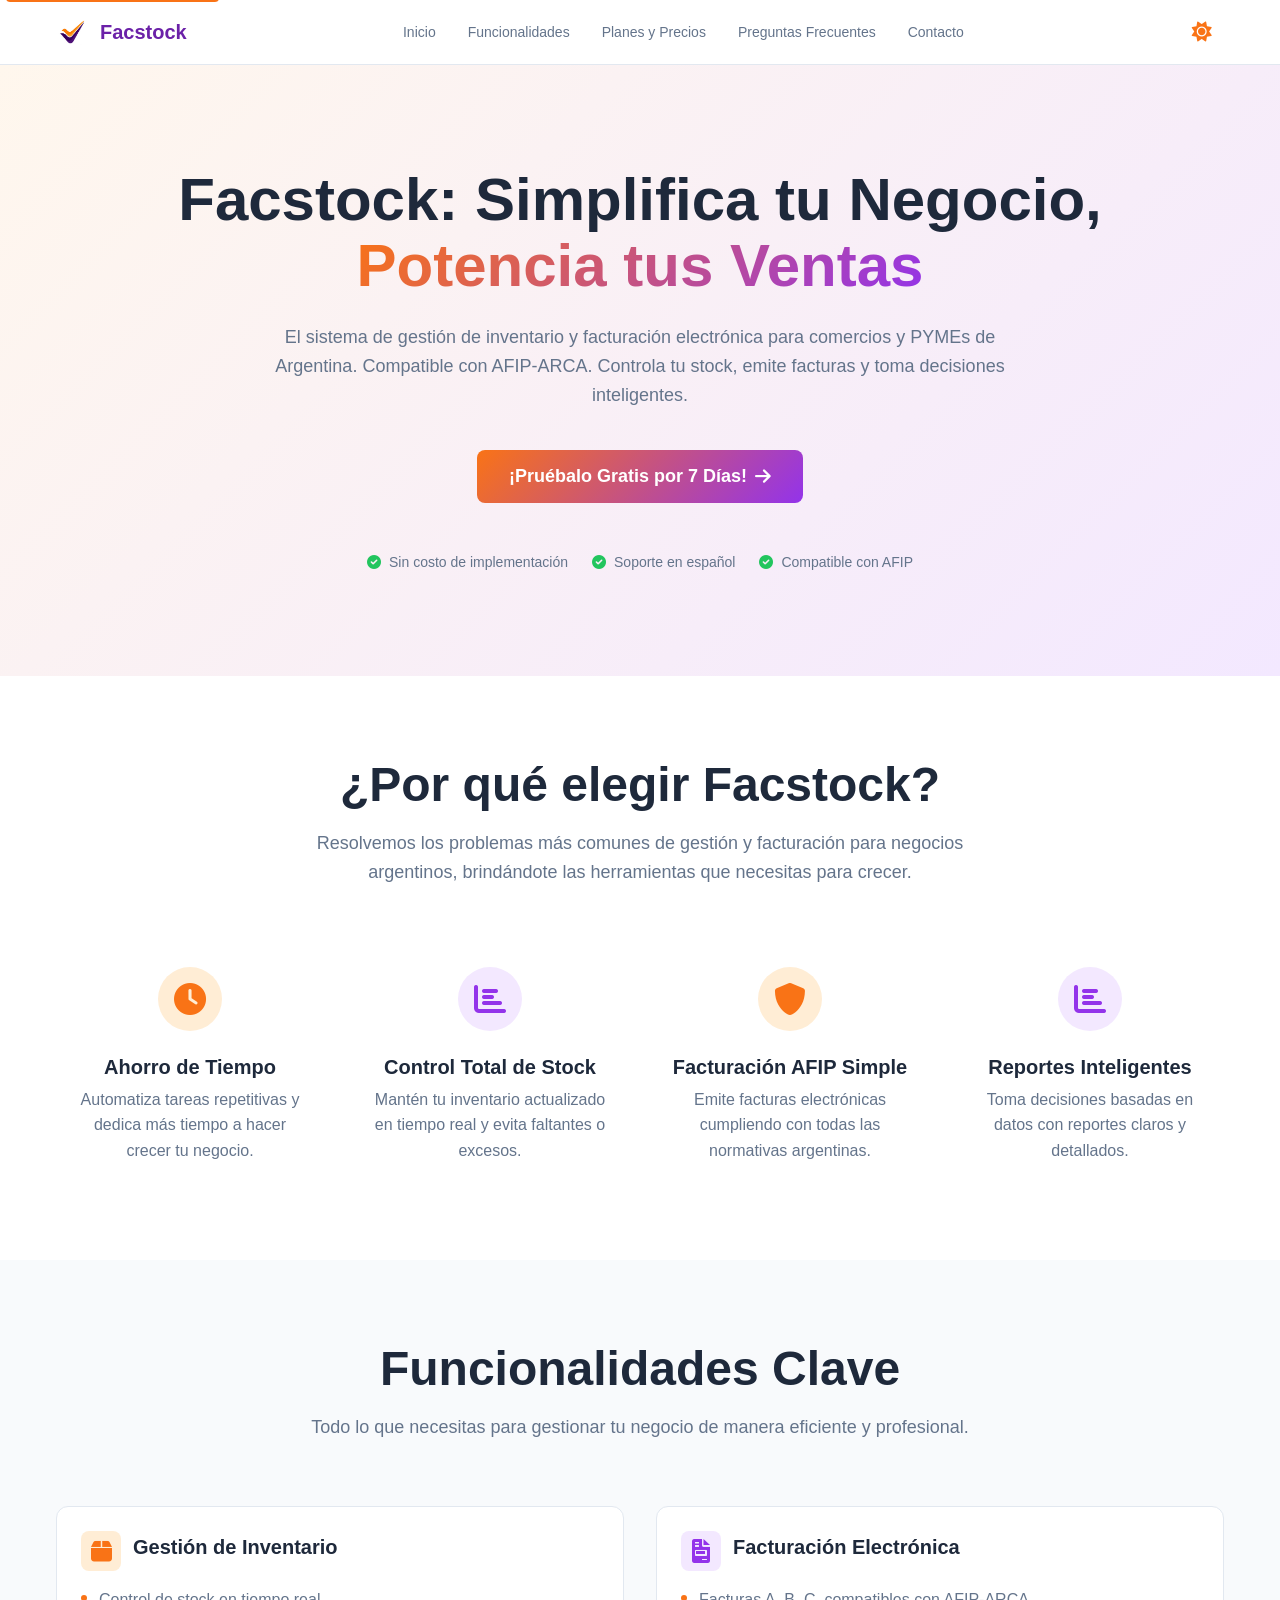
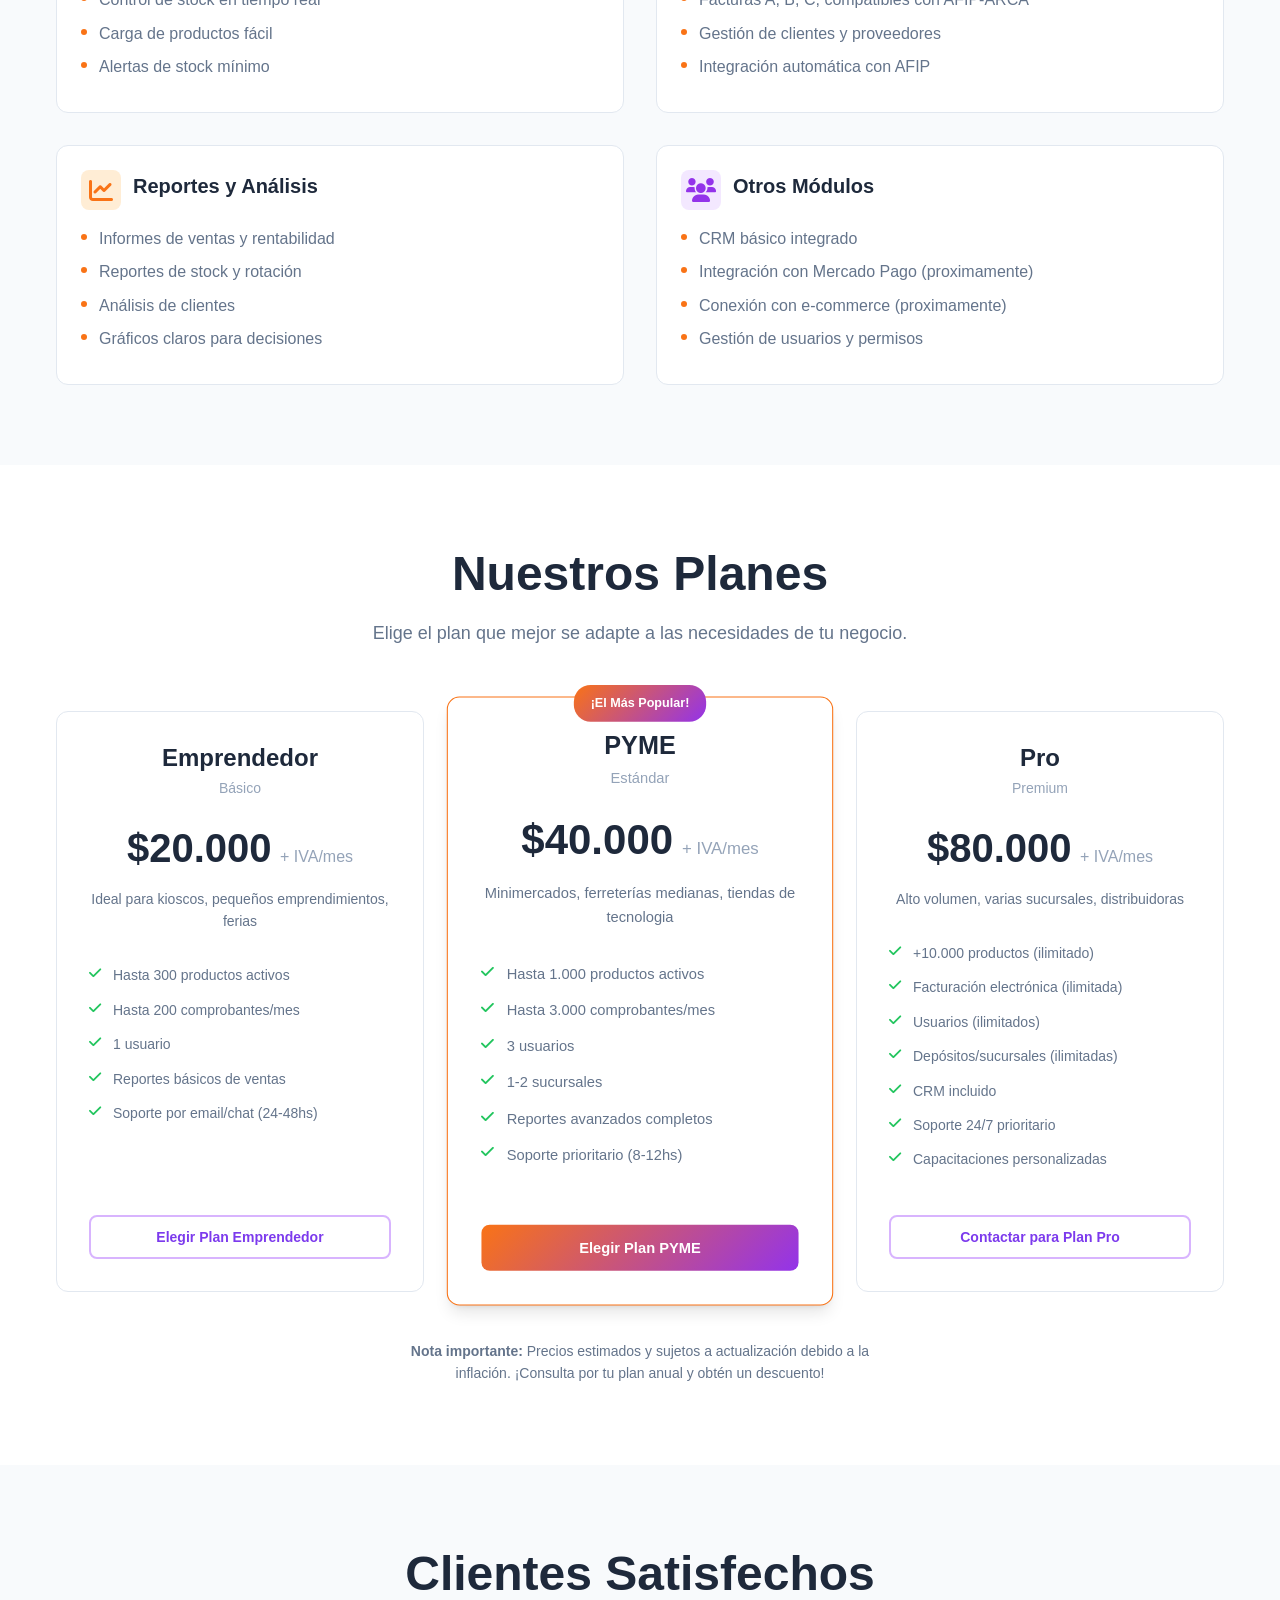
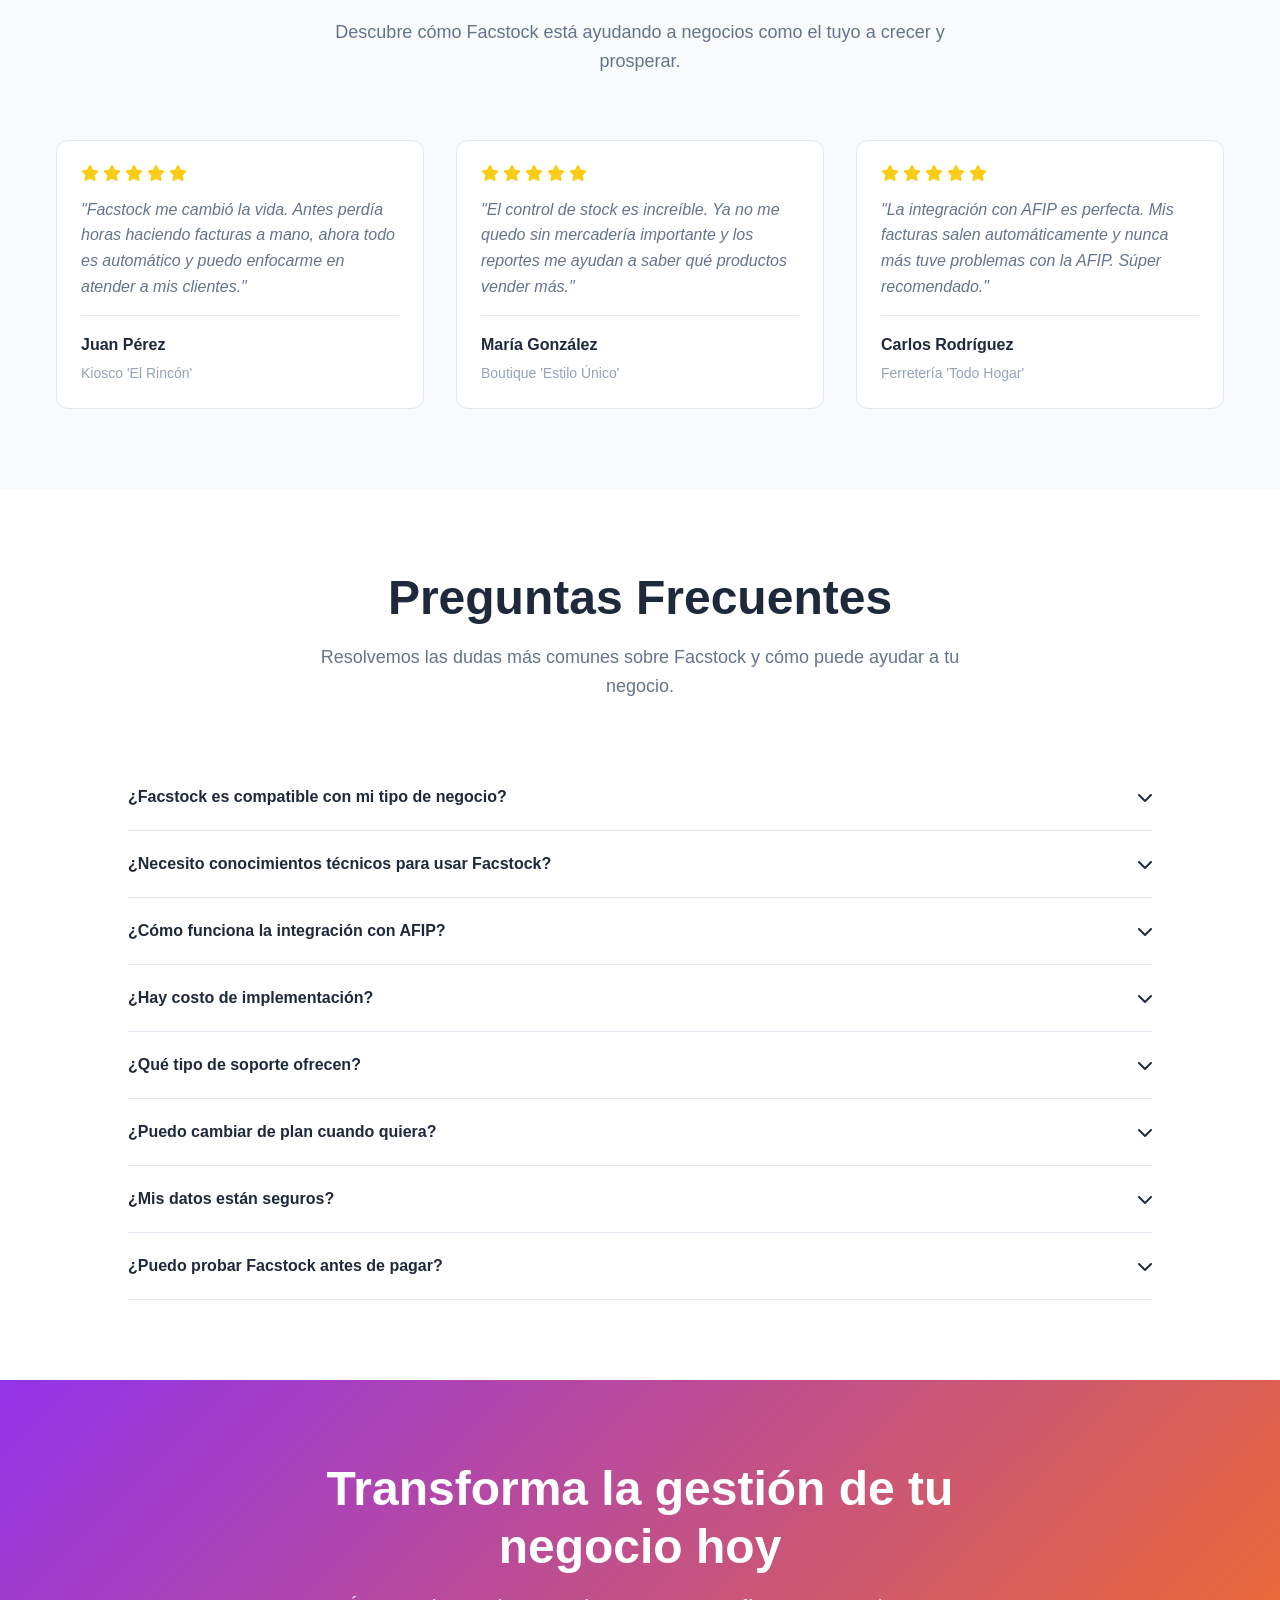
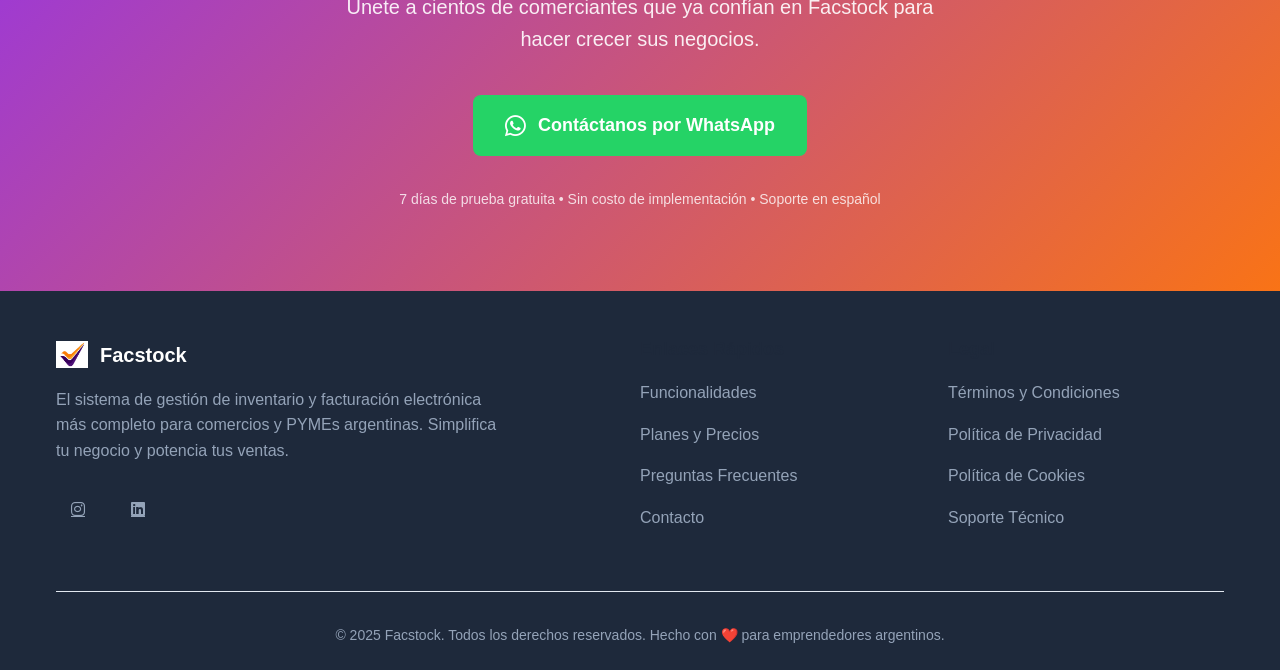
==== index.html @ 3b85303f "Update index.html" ====
<!DOCTYPE html>
<html lang="es">
<head>
    <meta charset="UTF-8">
    <meta name="viewport" content="width=device-width, initial-scale=1.0">
    <title>Sistema de Inventario y Facturación Electrónica Facstock</title>
    <meta name="description" content="Facstock es el sistema de gestión de inventario y facturación electrónica más completo para comercios y PYMEs de Argentina. Compatible con AFIP-ARCA. Controla tu stock, emite facturas y toma decisiones inteligentes.">
    <meta name="keywords" content="sistema facturación argentina, software inventario PyMEs, AFIP ARCA, gestión stock, facturación electrónica, control inventario, software comercios">
    <meta name="author" content="Facstock">
    <meta name="robots" content="index, follow">
    <link rel="canonical" href="https://facstock.com">
    
    <!-- Open Graph / Facebook -->
    <meta property="og:type" content="website">
    <meta property="og:url" content="https://facstock.com">
    <meta property="og:title" content="Facstock - Sistema de Gestión de Inventario y Facturación Electrónica">
    <meta property="og:description" content="El sistema más completo para comercios y PYMEs argentinas. Compatible con AFIP-ARCA.">
    <meta property="og:image" content="https://facstock.com/images/facstock-logo.png">

    <!-- Twitter -->
    <meta property="twitter:card" content="summary_large_image">
    <meta property="twitter:url" content="https://facstock.com">
    <meta property="twitter:title" content="Facstock - Sistema de Gestión de Inventario y Facturación Electrónica">
    <meta property="twitter:description" content="El sistema más completo para comercios y PYMEs argentinas. Compatible con AFIP-ARCA.">
    <meta property="twitter:image" content="https://facstock.com/images/facstock-logo.png">

    <!-- Favicon -->
    <link rel="icon" type="image/png" sizes="32x32" href="images/facstock-logo.png">
    <link rel="icon" type="image/png" sizes="16x16" href="images/facstock-logo.png">
    <link rel="apple-touch-icon" href="images/facstock-logo.png">

    <!-- Preload critical resources -->
    <link rel="preload" href="styles.css" as="style">
    <link rel="preload" href="https://cdnjs.cloudflare.com/ajax/libs/font-awesome/6.0.0/css/all.min.css" as="style">
    
    <!-- Stylesheets -->
    <link rel="stylesheet" href="styles.css">
    <link href="https://cdnjs.cloudflare.com/ajax/libs/font-awesome/6.0.0/css/all.min.css" rel="stylesheet">

    <!-- Structured Data -->
    <script type="application/ld+json">
    {
      "@context": "https://schema.org",
      "@type": "SoftwareApplication",
      "name": "Facstock",
      "description": "Sistema de gestión de inventario y facturación electrónica para comercios y PYMEs de Argentina",
      "url": "https://facstock.com",
      "applicationCategory": "BusinessApplication",
      "operatingSystem": "Web",
      "offers": {
        "@type": "Offer",
        "price": "18000",
        "priceCurrency": "ARS",
        "priceValidUntil": "2024-12-31"
      },
      "aggregateRating": {
        "@type": "AggregateRating",
        "ratingValue": "4.9",
        "reviewCount": "150"
      }
    }
    </script>
</head>
<body>
    <!-- Skip to main content for accessibility -->
    <a href="#main-content" class="skip-link">Saltar al contenido principal</a>

    <!-- Header -->
    <header class="header" role="banner">
        <div class="container">
            <div class="header-content">
                <!-- Logo -->
                <div class="logo">
                    <img src="images/facstock-logo.png" alt="Facstock Logo" class="logo-img" width="32" height="32">
                    <span class="logo-text">Facstock</span>
                </div>

                <!-- Desktop Navigation -->
                <nav class="nav-desktop" role="navigation" aria-label="Navegación principal">
                    <a href="#inicio" class="nav-link">Inicio</a>
                    <a href="#funcionalidades" class="nav-link">Funcionalidades</a>
                    <a href="#precios" class="nav-link">Planes y Precios</a>
                    <a href="#faq" class="nav-link">Preguntas Frecuentes</a>
                    <a href="#contacto" class="nav-link">Contacto</a>
                </nav>

                <!-- Desktop Actions -->
                <div class="header-actions">
                    <button class="theme-toggle" id="themeToggle" aria-label="Cambiar tema" type="button">
                        <i class="fas fa-sun sun-icon" aria-hidden="true"></i>
                        <i class="fas fa-moon moon-icon" aria-hidden="true"></i>
                    </button>
                   <!-- <a href="#login" class="login-link">Acceso Clientes</a>
                    <button class="btn btn-primary" type="button">¡Pruébalo Gratis!</button>-->
                </div>

                <!-- Mobile Menu Button -->
                <button class="mobile-menu-btn" id="mobileMenuBtn" aria-label="Abrir menú" aria-expanded="false" type="button">
                    <i class="fas fa-bars" aria-hidden="true"></i>
                </button>
            </div>
        </div>

        <!-- Mobile Menu -->
        <div class="mobile-menu" id="mobileMenu" role="navigation" aria-label="Menú móvil">
            <div class="mobile-menu-content">
                <a href="#inicio" class="mobile-nav-link">Inicio</a>
                <a href="#funcionalidades" class="mobile-nav-link">Funcionalidades</a>
                <a href="#precios" class="mobile-nav-link">Planes y Precios</a>
                <a href="#faq" class="mobile-nav-link">Preguntas Frecuentes</a>
                <a href="#contacto" class="mobile-nav-link">Contacto</a>
                <div class="mobile-menu-footer">
                    <div class="theme-toggle-mobile">
                        <span>Tema</span>
                        <button class="theme-toggle" id="themeToggleMobile" aria-label="Cambiar tema" type="button">
                            <i class="fas fa-sun sun-icon" aria-hidden="true"></i>
                            <i class="fas fa-moon moon-icon" aria-hidden="true"></i>
                        </button>
                    </div>
                    <!--
                    <a href="#login" class="mobile-login-link">Acceso Clientes</a>
                    <button class="btn btn-primary btn-full" type="button">¡Pruébalo Gratis!</button>-->
                </div>
            </div>
        </div>
    </header>

    <main id="main-content" role="main">
        <!-- Hero Section -->
        <section id="inicio" class="hero" aria-labelledby="hero-title">
            <div class="container">
                <div class="hero-content">
                    <h1 id="hero-title" class="hero-title">
                        Facstock: Simplifica tu Negocio, 
                        <span class="gradient-text">Potencia tus Ventas</span>
                    </h1>
                    <p class="hero-subtitle">
                        El sistema de gestión de inventario y facturación electrónica para comercios y PYMEs de Argentina.
                        Compatible con AFIP-ARCA. Controla tu stock, emite facturas y toma decisiones inteligentes.
                    </p>
                    <div class="hero-actions">
                        <a href="https://wa.me/5493834901162?text=¡Hola Facstock quisiera solicitar la demo de 7 dias" target="_blank">
                        <button class="btn btn-primary btn-large" type="button">
                            ¡Pruébalo Gratis por 7 Días!
                            <i class="fas fa-arrow-right" aria-hidden="true"></i>
                        </button></a>
                        <!--<a href="" target="_blank"><button class="btn btn-outline btn-large" type="button"> Solicitar Demo Gratuita</button></a>-->
                    </div>
                    <div class="hero-features">
                        <div class="hero-feature">
                            <i class="fas fa-check-circle" aria-hidden="true"></i>
                            <span>Sin costo de implementación</span>
                        </div>
                        <div class="hero-feature">
                            <i class="fas fa-check-circle" aria-hidden="true"></i>
                            <span>Soporte en español</span>
                        </div>
                        <div class="hero-feature">
                            <i class="fas fa-check-circle" aria-hidden="true"></i>
                            <span>Compatible con AFIP</span>
                        </div>
                    </div>
                </div>
            </div>
        </section>

        <!-- Benefits Section -->
        <section class="benefits" aria-labelledby="benefits-title">
            <div class="container">
                <div class="section-header">
                    <h2 id="benefits-title" class="section-title">¿Por qué elegir Facstock?</h2>
                    <p class="section-subtitle">
                        Resolvemos los problemas más comunes de gestión y facturación para negocios argentinos, 
                        brindándote las herramientas que necesitas para crecer.
                    </p>
                </div>
                <div class="benefits-grid">
                    <article class="benefit-card">
                        <div class="benefit-icon orange" aria-hidden="true">
                            <i class="fas fa-clock"></i>
                        </div>
                        <h3 class="benefit-title">Ahorro de Tiempo</h3>
                        <p class="benefit-description">Automatiza tareas repetitivas y dedica más tiempo a hacer crecer tu negocio.</p>
                    </article>
                    <article class="benefit-card">
                        <div class="benefit-icon purple" aria-hidden="true">
                            <i class="fas fa-chart-bar"></i>
                        </div>
                        <h3 class="benefit-title">Control Total de Stock</h3>
                        <p class="benefit-description">Mantén tu inventario actualizado en tiempo real y evita faltantes o excesos.</p>
                    </article>
                    <article class="benefit-card">
                        <div class="benefit-icon orange" aria-hidden="true">
                            <i class="fas fa-shield-alt"></i>
                        </div>
                        <h3 class="benefit-title">Facturación AFIP Simple</h3>
                        <p class="benefit-description">Emite facturas electrónicas cumpliendo con todas las normativas argentinas.</p>
                    </article>
                    <article class="benefit-card">
                        <div class="benefit-icon purple" aria-hidden="true">
                            <i class="fas fa-chart-bar"></i>
                        </div>
                        <h3 class="benefit-title">Reportes Inteligentes</h3>
                        <p class="benefit-description">Toma decisiones basadas en datos con reportes claros y detallados.</p>
                    </article>
                </div>
            </div>
        </section>

        <!-- Features Section -->
        <section id="funcionalidades" class="features" aria-labelledby="features-title">
            <div class="container">
                <div class="section-header">
                    <h2 id="features-title" class="section-title">Funcionalidades Clave</h2>
                    <p class="section-subtitle">
                        Todo lo que necesitas para gestionar tu negocio de manera eficiente y profesional.
                    </p>
                </div>
                <div class="features-grid">
                    <article class="feature-card">
                        <div class="feature-header">
                            <div class="feature-icon orange" aria-hidden="true">
                                <i class="fas fa-box"></i>
                            </div>
                            <h3 class="feature-title">Gestión de Inventario</h3>
                        </div>
                        <ul class="feature-list">
                            <li>Control de stock en tiempo real</li>
                            <li>Carga de productos fácil</li>
                            <li>Alertas de stock mínimo</li>
                           <!-- <li>Múltiples depósitos/sucursales</li>-->
                        </ul>
                    </article>
                    <article class="feature-card">
                        <div class="feature-header">
                            <div class="feature-icon purple" aria-hidden="true">
                                <i class="fas fa-file-invoice"></i>
                            </div>
                            <h3 class="feature-title">Facturación Electrónica</h3>
                        </div>
                        <ul class="feature-list">
                            <li>Facturas A, B, C, compatibles con AFIP-ARCA</li>
                           <!-- <li>Personalización de comprobantes</li>-->
                            <li>Gestión de clientes y proveedores</li>
                            <li>Integración automática con AFIP</li>
                        </ul>
                    </article>
                    <article class="feature-card">
                        <div class="feature-header">
                            <div class="feature-icon orange" aria-hidden="true">
                                <i class="fas fa-chart-line"></i>
                            </div>
                            <h3 class="feature-title">Reportes y Análisis</h3>
                        </div>
                        <ul class="feature-list">
                            <li>Informes de ventas y rentabilidad</li>
                            <li>Reportes de stock y rotación</li>
                            <li>Análisis de clientes</li>
                            <li>Gráficos claros para decisiones</li>
                        </ul>
                    </article>
                    <article class="feature-card">
                        <div class="feature-header">
                            <div class="feature-icon purple" aria-hidden="true">
                                <i class="fas fa-users"></i>
                            </div>
                            <h3 class="feature-title">Otros Módulos</h3>
                        </div>
                        <ul class="feature-list">
                            <li>CRM básico integrado</li>
                            <li>Integración con Mercado Pago (proximamente)</li>
                            <li>Conexión con e-commerce (proximamente)</li>
                            <li>Gestión de usuarios y permisos</li>
                        </ul>
                    </article>
                </div>
            </div>
        </section>

        <!-- Pricing Section -->
        <section id="precios" class="pricing" aria-labelledby="pricing-title">
            <div class="container">
                <div class="section-header">
                    <h2 id="pricing-title" class="section-title">Nuestros Planes</h2>
                    <p class="section-subtitle">
                        Elige el plan que mejor se adapte a las necesidades de tu negocio.
                    </p>
                </div>
                <div class="pricing-grid">
                    <article class="pricing-card">
                        <div class="pricing-header">
                            <h3 class="plan-name">Emprendedor</h3>
                            <p class="plan-subtitle">Básico</p>
                            <div class="plan-price">
                                <span class="price">$20.000</span>
                                <span class="period">+ IVA/mes</span>
                            </div>
                            <p class="plan-description">Ideal para kioscos, pequeños emprendimientos, ferias</p>
                        </div>
                        <ul class="plan-features">
                            <li><i class="fas fa-check" aria-hidden="true"></i> Hasta 300 productos activos</li>
                            <li><i class="fas fa-check" aria-hidden="true"></i> Hasta 200 comprobantes/mes</li>
                            <li><i class="fas fa-check" aria-hidden="true"></i> 1 usuario</li>
                            <li><i class="fas fa-check" aria-hidden="true"></i> Reportes básicos de ventas</li>
                            <li><i class="fas fa-check" aria-hidden="true"></i> Soporte por email/chat (24-48hs)</li>
                        </ul>
                        <a href="https://wa.me/5493834901162?text=¡Hola Facstock quiero contratar el plan emprendedor" target="_blank">
                        <button class="btn btn-outline btn-full" type="button">Elegir Plan Emprendedor</button> </a>
                    </article>

                    <article class="pricing-card popular">
                        <div class="popular-badge">¡El Más Popular!</div>
                        <div class="pricing-header">
                            <h3 class="plan-name">PYME</h3>
                            <p class="plan-subtitle">Estándar</p>
                            <div class="plan-price">
                                <span class="price">$40.000</span>
                                <span class="period">+ IVA/mes</span>
                            </div>
                            <p class="plan-description">Minimercados, ferreterías medianas, tiendas de tecnologia</p>
                        </div>
                        <ul class="plan-features">
                            <li><i class="fas fa-check" aria-hidden="true"></i> Hasta 1.000 productos activos</li>
                            <li><i class="fas fa-check" aria-hidden="true"></i> Hasta 3.000 comprobantes/mes</li>
                            <li><i class="fas fa-check" aria-hidden="true"></i> 3 usuarios</li>
                            <li><i class="fas fa-check" aria-hidden="true"></i> 1-2 sucursales</li>
                            <li><i class="fas fa-check" aria-hidden="true"></i> Reportes avanzados completos</li>
                           <!-- <li><i class="fas fa-check" aria-hidden="true"></i> Control de cuentas corrientes</li>-->
                            <li><i class="fas fa-check" aria-hidden="true"></i> Soporte prioritario (8-12hs)</li>
                           <!-- <li><i class="fas fa-check" aria-hidden="true"></i> Integración con Mercado Pago</li>-->
                        </ul>
                        <a href="https://wa.me/5493834901162?text=¡Hola Facstock quiero contratar el plan PYME" target="_blank">
                        <button class="btn btn-primary btn-full" type="button">Elegir Plan PYME</button></a>
                    </article>

                    <article class="pricing-card">
                        <div class="pricing-header">
                            <h3 class="plan-name">Pro</h3>
                            <p class="plan-subtitle">Premium</p>
                            <div class="plan-price">
                                <span class="price">$80.000</span>
                                <span class="period">+ IVA/mes</span>
                            </div>
                            <p class="plan-description">Alto volumen, varias sucursales, distribuidoras</p>
                        </div>
                        <ul class="plan-features">
                            <li><i class="fas fa-check" aria-hidden="true"></i> +10.000 productos (ilimitado)</li>
                            <li><i class="fas fa-check" aria-hidden="true"></i> Facturación electrónica (ilimitada)</li>
                            <li><i class="fas fa-check" aria-hidden="true"></i> Usuarios (ilimitados)</li>
                            <li><i class="fas fa-check" aria-hidden="true"></i> Depósitos/sucursales (ilimitadas)</li>
                           <!-- <li><i class="fas fa-check" aria-hidden="true"></i> Reportes personalizables</li>-->
                            <li><i class="fas fa-check" aria-hidden="true"></i> CRM incluido</li>
                            <!--<li><i class="fas fa-check" aria-hidden="true"></i> API para integraciones</li>-->
                            <li><i class="fas fa-check" aria-hidden="true"></i> Soporte 24/7 prioritario</li>
                            <li><i class="fas fa-check" aria-hidden="true"></i> Capacitaciones personalizadas</li>
                        </ul>
                        <a href="https://wa.me/5493834901162?text=¡Hola Facstock quiero contratar el plan Pro" target="_blank">
                        <button class="btn btn-outline btn-full" type="button">Contactar para Plan Pro</button></a>
                    </article>
                </div>
                <div class="pricing-note">
                    <p><strong>Nota importante:</strong> Precios estimados y sujetos a actualización debido a la inflación. 
                    ¡Consulta por tu plan anual y obtén un descuento!</p>
                </div>
            </div>
        </section>

        <!-- Testimonials Section -->
        <section class="testimonials" aria-labelledby="testimonials-title">
            <div class="container">
                <div class="section-header">
                    <h2 id="testimonials-title" class="section-title">Clientes Satisfechos</h2>
                    <p class="section-subtitle">
                        Descubre cómo Facstock está ayudando a negocios como el tuyo a crecer y prosperar.
                    </p>
                </div>
                <div class="testimonials-grid">
                    <article class="testimonial-card">
                        <div class="testimonial-rating" aria-label="5 estrellas">
                            <i class="fas fa-star" aria-hidden="true"></i>
                            <i class="fas fa-star" aria-hidden="true"></i>
                            <i class="fas fa-star" aria-hidden="true"></i>
                            <i class="fas fa-star" aria-hidden="true"></i>
                            <i class="fas fa-star" aria-hidden="true"></i>
                        </div>
                        <blockquote class="testimonial-content">
                            "Facstock me cambió la vida. Antes perdía horas haciendo facturas a mano, 
                            ahora todo es automático y puedo enfocarme en atender a mis clientes."
                        </blockquote>
                        <div class="testimonial-author">
                            <p class="author-name">Juan Pérez</p>
                            <p class="author-business">Kiosco 'El Rincón'</p>
                        </div>
                    </article>
                    <article class="testimonial-card">
                        <div class="testimonial-rating" aria-label="5 estrellas">
                            <i class="fas fa-star" aria-hidden="true"></i>
                            <i class="fas fa-star" aria-hidden="true"></i>
                            <i class="fas fa-star" aria-hidden="true"></i>
                            <i class="fas fa-star" aria-hidden="true"></i>
                            <i class="fas fa-star" aria-hidden="true"></i>
                        </div>
                        <blockquote class="testimonial-content">
                            "El control de stock es increíble. Ya no me quedo sin mercadería importante 
                            y los reportes me ayudan a saber qué productos vender más."
                        </blockquote>
                        <div class="testimonial-author">
                            <p class="author-name">María González</p>
                            <p class="author-business">Boutique 'Estilo Único'</p>
                        </div>
                    </article>
                    <article class="testimonial-card">
                        <div class="testimonial-rating" aria-label="5 estrellas">
                            <i class="fas fa-star" aria-hidden="true"></i>
                            <i class="fas fa-star" aria-hidden="true"></i>
                            <i class="fas fa-star" aria-hidden="true"></i>
                            <i class="fas fa-star" aria-hidden="true"></i>
                            <i class="fas fa-star" aria-hidden="true"></i>
                        </div>
                        <blockquote class="testimonial-content">
                            "La integración con AFIP es perfecta. Mis facturas salen automáticamente 
                            y nunca más tuve problemas con la AFIP. Súper recomendado."
                        </blockquote>
                        <div class="testimonial-author">
                            <p class="author-name">Carlos Rodríguez</p>
                            <p class="author-business">Ferretería 'Todo Hogar'</p>
                        </div>
                    </article>
                </div>
            </div>
        </section>

        <!-- FAQ Section -->
        <section id="faq" class="faq" aria-labelledby="faq-title">
            <div class="container">
                <div class="section-header">
                    <h2 id="faq-title" class="section-title">Preguntas Frecuentes</h2>
                    <p class="section-subtitle">
                        Resolvemos las dudas más comunes sobre Facstock y cómo puede ayudar a tu negocio.
                    </p>
                </div>
                <div class="faq-container">
                    <article class="faq-item">
                        <button class="faq-question" data-faq="0" aria-expanded="false" type="button">
                            ¿Facstock es compatible con mi tipo de negocio?
                            <i class="fas fa-chevron-down" aria-hidden="true"></i>
                        </button>
                        <div class="faq-answer">
                            <p>Facstock está diseñado para todo tipo de comercios y PYMEs: kioscos, tiendas de ropa, ferreterías, minimercados, librerías, distribuidoras y más. Si vendes productos y necesitas facturar, Facstock es para ti.</p>
                        </div>
                    </article>
                    <article class="faq-item">
                        <button class="faq-question" data-faq="1" aria-expanded="false" type="button">
                            ¿Necesito conocimientos técnicos para usar Facstock?
                            <i class="fas fa-chevron-down" aria-hidden="true"></i>
                        </button>
                        <div class="faq-answer">
                            <p>No, Facstock está diseñado para ser intuitivo y fácil de usar. Nuestro equipo te ayuda con la configuración inicial y ofrecemos capacitación para que puedas aprovechar al máximo todas las funcionalidades.</p>
                        </div>
                    </article>
                    <article class="faq-item">
                        <button class="faq-question" data-faq="2" aria-expanded="false" type="button">
                            ¿Cómo funciona la integración con AFIP?
                            <i class="fas fa-chevron-down" aria-hidden="true"></i>
                        </button>
                        <div class="faq-answer">
                            <p>Facstock se conecta automáticamente con AFIP-ARCA para emitir facturas electrónicas válidas. Solo necesitas tus credenciales fiscales y nosotros nos encargamos del resto. Todas las facturas cumplen con la normativa argentina.</p>
                        </div>
                    </article>
                    <article class="faq-item">
                        <button class="faq-question" data-faq="3" aria-expanded="false" type="button">
                            ¿Hay costo de implementación?
                            <i class="fas fa-chevron-down" aria-hidden="true"></i>
                        </button>
                        <div class="faq-answer">
                            <p>No, la implementación de Facstock es completamente gratuita. Solo pagas la suscripción mensual del plan que elijas. Nuestro equipo te ayuda con la configuración inicial sin costo adicional.</p>
                        </div>
                    </article>
                    <article class="faq-item">
                        <button class="faq-question" data-faq="4" aria-expanded="false" type="button">
                            ¿Qué tipo de soporte ofrecen?
                            <i class="fas fa-chevron-down" aria-hidden="true"></i>
                        </button>
                        <div class="faq-answer">
                            <p>Ofrecemos soporte en español por email, chat y WhatsApp. Los tiempos de respuesta varían según el plan: Plan Emprendedor (24-48hs), Plan PYME (8-12hs), Plan Pro (soporte prioritario 24/7).</p>
                        </div>
                    </article>
                    <article class="faq-item">
                        <button class="faq-question" data-faq="5" aria-expanded="false" type="button">
                            ¿Puedo cambiar de plan cuando quiera?
                            <i class="fas fa-chevron-down" aria-hidden="true"></i>
                        </button>
                        <div class="faq-answer">
                            <p>Sí, puedes cambiar tu plan en cualquier momento. Si necesitas más funcionalidades puedes hacer upgrade, y si necesitas reducir costos puedes hacer downgrade. Los cambios se aplican en el próximo período de facturación.</p>
                        </div>
                    </article>
                    <article class="faq-item">
                        <button class="faq-question" data-faq="6" aria-expanded="false" type="button">
                            ¿Mis datos están seguros?
                            <i class="fas fa-chevron-down" aria-hidden="true"></i>
                        </button>
                        <div class="faq-answer">
                            <p>Absolutamente. Utilizamos encriptación de nivel bancario y servidores seguros. Realizamos backups automáticos diarios y cumplimos con todas las normativas de protección de datos. Tu información está completamente protegida.</p>
                        </div>
                    </article>
                    <article class="faq-item">
                        <button class="faq-question" data-faq="7" aria-expanded="false" type="button">
                            ¿Puedo probar Facstock antes de pagar?
                            <i class="fas fa-chevron-down" aria-hidden="true"></i>
                        </button>
                        <div class="faq-answer">
                            <p>¡Por supuesto! Ofrecemos 15 días de prueba gratuita sin compromiso. Puedes probar todas las funcionalidades y decidir si Facstock es la solución ideal para tu negocio.</p>
                        </div>
                    </article>
                </div>
            </div>
        </section>

       <!-- CTA Section -->
<section id="contacto" class="cta" aria-labelledby="cta-title">
    <div class="container">
        <div class="cta-content">
            <h2 id="cta-title" class="cta-title">Transforma la gestión de tu negocio hoy</h2>
            <p class="cta-subtitle">
                Únete a cientos de comerciantes que ya confían en Facstock para hacer crecer sus negocios.
            </p>
            <div class="cta-contact">
                <a href="https://wa.me/5493834901162?text=¡Hola%20Facstock!%20Estoy%20interesado%20en%20conocer%20más%20sobre%20su%20sistema" 
                   class="whatsapp-btn" 
                   target="_blank" 
                   rel="noopener noreferrer">
                    <i class="fab fa-whatsapp" aria-hidden="true"></i>
                    <span>Contáctanos por WhatsApp</span>
                </a>
            </div>
            <p class="cta-note">
                7 días de prueba gratuita • Sin costo de implementación • Soporte en español
            </p>
        </div>
    </div>
</section>
    </main>

    <!-- Footer -->
    <footer class="footer" role="contentinfo">
        <div class="container">
            <div class="footer-content">
                <div class="footer-main">
                    <div class="footer-brand">
                        <img src="images/facstock-logo.png" alt="Facstock Logo" class="footer-logo" width="32" height="32">
                        <span class="footer-brand-text">Facstock</span>
                    </div>
                    <p class="footer-description">
                        El sistema de gestión de inventario y facturación electrónica más completo para comercios y PYMEs
                        argentinas. Simplifica tu negocio y potencia tus ventas.
                    </p>
                    <div class="footer-social">
                        <!--<a href="#" class="social-link" aria-label="Facebook"><i class="fab fa-facebook" aria-hidden="true"></i></a>
                             <a href="#" class="social-link" aria-label="Twitter"><i class="fab fa-twitter" aria-hidden="true"></i></a>-->
                        <a href="https://www.instagram.com/catamarca_dev/?utm_source=qr&igsh=djFqNXprcXpmdGds#" target="_blank" class="social-link" aria-label="Instagram"><i class="fab fa-instagram" aria-hidden="true"></i></a>
                       
                        <a href="https://www.linkedin.com/in/tomas-barros-a43a53222?utm_source=share&utm_campaign=share_via&utm_content=profile&utm_medium=android_app " target="_blank" class="social-link" aria-label="LinkedIn"><i class="fab fa-linkedin" aria-hidden="true"></i></a>
                    </div>
                </div>
                <div class="footer-links">
                    <h3 class="footer-title">Enlaces Rápidos</h3>
                    <ul class="footer-list">
                        <li><a href="#funcionalidades" class="footer-link">Funcionalidades</a></li>
                        <li><a href="#precios" class="footer-link">Planes y Precios</a></li>
                        <li><a href="#faq" class="footer-link">Preguntas Frecuentes</a></li>
                        <li><a href="#contacto" class="footer-link">Contacto</a></li>
                    </ul>
                </div>
                <div class="footer-legal">
                    <h3 class="footer-title">Legal</h3>
                    <ul class="footer-list">
                        <li><a href="#" class="footer-link">Términos y Condiciones</a></li>
                        <li><a href="#" class="footer-link">Política de Privacidad</a></li>
                        <li><a href="#" class="footer-link">Política de Cookies</a></li>
                        <li><a href="https://wa.me/5493834901162?text=¡Hola%20Facstock estoy por el soporte tecnico" target="_blank" class="footer-link">Soporte Técnico</a></li>
                    </ul>
                </div>
            </div>
            <div class="footer-bottom">
                <p>&copy; 2025 Facstock. Todos los derechos reservados. Hecho con ❤️ para emprendedores argentinos.</p>
            </div>
        </div>
    </footer>

    <script src="script.js"></script>
</body>
</html>
---- styles.css ----
/* CSS Custom Properties for Theme */
:root {
  /* Light theme colors */
  --bg-primary: #ffffff;
  --bg-secondary: #f8fafc;
  --bg-muted: #f1f5f9;
  --text-primary: #1e293b;
  --text-secondary: #64748b;
  --text-muted: #94a3b8;
  --border-color: #e2e8f0;
  --shadow: 0 1px 3px 0 rgb(0 0 0 / 0.1), 0 1px 2px -1px rgb(0 0 0 / 0.1);
  --shadow-lg: 0 10px 15px -3px rgb(0 0 0 / 0.1), 0 4px 6px -4px rgb(0 0 0 / 0.1);

  /* Brand colors */
  --orange-50: #fff7ed;
  --orange-100: #ffedd5;
  --orange-200: #fed7aa;
  --orange-300: #fdba74;
  --orange-500: #f97316;
  --orange-600: #ea580c;
  --orange-700: #c2410c;

  --purple-50: #faf5ff;
  --purple-100: #f3e8ff;
  --purple-200: #e9d5ff;
  --purple-300: #d8b4fe;
  --purple-500: #a855f7;
  --purple-600: #9333ea;
  --purple-700: #7c3aed;
  --purple-800: #6b21a8;
  --purple-900: #581c87;

  --green-500: #22c55e;
  --yellow-400: #facc15;
}

/* Dark theme colors */
html.dark {
  --bg-primary: #0f172a;
  --bg-secondary: #1e293b;
  --bg-muted: #334155;
  --text-primary: #f8fafc;
  --text-secondary: #cbd5e1;
  --text-muted: #94a3b8;
  --border-color: #334155;
  --shadow: 0 1px 3px 0 rgb(0 0 0 / 0.3), 0 1px 2px -1px rgb(0 0 0 / 0.3);
  --shadow-lg: 0 10px 15px -3px rgb(0 0 0 / 0.3), 0 4px 6px -4px rgb(0 0 0 / 0.3);
}

/* Reset and base styles */
*,
*::before,
*::after {
  margin: 0;
  padding: 0;
  box-sizing: border-box;
}

html {
  scroll-behavior: smooth;
  font-size: 16px;
}

body {
  font-family: -apple-system, BlinkMacSystemFont, "Segoe UI", Roboto, "Helvetica Neue", Arial, sans-serif;
  line-height: 1.6;
  color: var(--text-primary);
  background-color: var(--bg-primary);
  transition: background-color 0.3s ease, color 0.3s ease;
  overflow-x: hidden;
}

/* Skip link for accessibility */
.skip-link {
  position: absolute;
  top: -40px;
  left: 6px;
  background: var(--orange-500);
  color: white;
  padding: 8px;
  text-decoration: none;
  border-radius: 4px;
  z-index: 10000;
}

.skip-link:focus {
  top: 6px;
}

/* Screen reader only */
.sr-only {
  position: absolute;
  width: 1px;
  height: 1px;
  padding: 0;
  margin: -1px;
  overflow: hidden;
  clip: rect(0, 0, 0, 0);
  white-space: nowrap;
  border: 0;
}

.container {
  max-width: 1200px;
  margin: 0 auto;
  padding: 0 1rem;
  width: 100%;
}

/* Typography */
h1,
h2,
h3,
h4,
h5,
h6 {
  font-weight: 700;
  line-height: 1.2;
  color: var(--text-primary);
  margin-bottom: 0.5rem;
}

.section-title {
  font-size: clamp(2rem, 5vw, 3rem);
  margin-bottom: 1rem;
  text-align: center;
}

.section-subtitle {
  font-size: clamp(1rem, 2.5vw, 1.125rem);
  color: var(--text-secondary);
  text-align: center;
  max-width: 42rem;
  margin: 0 auto;
}

.section-header {
  margin-bottom: 4rem;
}

/* Buttons */
.btn {
  display: inline-flex;
  align-items: center;
  justify-content: center;
  gap: 0.5rem;
  padding: 0.75rem 1.5rem;
  font-size: 0.875rem;
  font-weight: 600;
  text-decoration: none;
  border: none;
  border-radius: 0.5rem;
  cursor: pointer;
  transition: all 0.3s ease;
  white-space: nowrap;
  min-height: 44px; /* Touch target size */
  text-align: center;
}

.btn-primary {
  background: linear-gradient(135deg, var(--orange-500), var(--purple-600));
  color: white;
}

.btn-primary:hover,
.btn-primary:focus {
  background: linear-gradient(135deg, var(--orange-600), var(--purple-700));
  transform: translateY(-1px);
}

.btn-outline {
  background: transparent;
  color: var(--purple-700);
  border: 2px solid var(--purple-300);
}

html.dark .btn-outline {
  color: var(--orange-500);
  border-color: var(--orange-500);
}

.btn-outline:hover,
.btn-outline:focus {
  background: var(--purple-50);
}

html.dark .btn-outline:hover,
html.dark .btn-outline:focus {
  background: rgba(249, 115, 22, 0.1);
}

.btn-large {
  padding: 1rem 2rem;
  font-size: clamp(0.875rem, 2vw, 1.125rem);
  min-height: 48px;
}

.btn-full {
  width: 100%;
}

.btn-cta {
  background: white;
  color: var(--purple-700);
  font-weight: 600;
}

.btn-cta:hover,
.btn-cta:focus {
  background: #f8fafc;
}

/* Gradient text */
.gradient-text {
  background: linear-gradient(135deg, var(--orange-500), var(--purple-600));
  -webkit-background-clip: text;
  -webkit-text-fill-color: transparent;
  background-clip: text;
  color: var(--purple-600); /* Fallback */
}

/* Header */
.header {
  position: sticky;
  top: 0;
  z-index: 1000;
  background: rgba(255, 255, 255, 0.95);
  backdrop-filter: blur(10px);
  border-bottom: 1px solid var(--border-color);
  transition: all 0.3s ease;
}

html.dark .header {
  background: rgba(15, 23, 42, 0.95);
}

.header-content {
  display: flex;
  align-items: center;
  justify-content: space-between;
  min-height: 4rem;
  gap: 1rem;
}

.logo {
  display: flex;
  align-items: center;
  gap: 0.75rem;
  flex-shrink: 0;
}

.logo-img {
  width: 2rem;
  height: 2rem;
  object-fit: contain;
}

.logo-text {
  font-size: clamp(1.125rem, 3vw, 1.25rem);
  font-weight: 700;
  color: var(--purple-800);
}

html.dark .logo-text {
  color: var(--orange-500);
}

.nav-desktop {
  display: none;
  gap: 2rem;
  flex: 1;
  justify-content: center;
}

.nav-link {
  font-size: 0.875rem;
  font-weight: 500;
  color: var(--text-secondary);
  text-decoration: none;
  transition: color 0.3s ease;
  padding: 0.5rem 0;
  min-height: 44px;
  display: flex;
  align-items: center;
}

.nav-link:hover,
.nav-link:focus {
  color: var(--purple-700);
}

html.dark .nav-link:hover,
html.dark .nav-link:focus {
  color: var(--orange-500);
}

.header-actions {
  display: none;
  align-items: center;
  gap: 1rem;
  flex-shrink: 0;
}

.theme-toggle {
  position: relative;
  width: 2.5rem;
  height: 2.5rem;
  background: transparent;
  border: none;
  border-radius: 0.5rem;
  cursor: pointer;
  transition: background-color 0.3s ease;
  min-height: 44px;
  min-width: 44px;
}

.theme-toggle:hover,
.theme-toggle:focus {
  background: var(--bg-muted);
}

.theme-toggle i {
  position: absolute;
  top: 50%;
  left: 50%;
  transform: translate(-50%, -50%);
  font-size: 1.25rem;
  transition: all 0.3s ease;
}

.sun-icon {
  color: var(--orange-500);
  opacity: 1;
  transform: translate(-50%, -50%) rotate(0deg) scale(1);
}

.moon-icon {
  color: var(--purple-600);
  opacity: 0;
  transform: translate(-50%, -50%) rotate(90deg) scale(0);
}

html.dark .sun-icon {
  opacity: 0;
  transform: translate(-50%, -50%) rotate(-90deg) scale(0);
}

html.dark .moon-icon {
  opacity: 1;
  transform: translate(-50%, -50%) rotate(0deg) scale(1);
}

.login-link {
  font-size: 0.875rem;
  font-weight: 500;
  color: var(--text-secondary);
  text-decoration: none;
  transition: color 0.3s ease;
  padding: 0.5rem;
  min-height: 44px;
  display: flex;
  align-items: center;
}

.login-link:hover,
.login-link:focus {
  color: var(--purple-700);
}

html.dark .login-link:hover,
html.dark .login-link:focus {
  color: var(--orange-500);
}

.mobile-menu-btn {
  display: block;
  background: transparent;
  border: none;
  font-size: 1.5rem;
  color: var(--text-primary);
  cursor: pointer;
  min-height: 44px;
  min-width: 44px;
  display: flex;
  align-items: center;
  justify-content: center;
}

/* Mobile Menu */
.mobile-menu {
  position: fixed;
  top: 4rem;
  /* Start off-screen */
  right: -100%;
  width: 300px;
  height: calc(100vh - 4rem);
  background: var(--bg-primary);
  border-left: 1px solid var(--border-color);
  transition: right 0.3s ease, display 0.3s ease;
  /* Add display to transition */
  z-index: 999;
  display: none;
  /* Hidden by default */
}

.mobile-menu.active {
  right: 0;
  display: block;
  /* Show when active */
}

.mobile-menu-content {
  padding: 1.5rem;
  display: flex;
  flex-direction: column;
  gap: 1rem;
}

.mobile-nav-link {
  font-size: 1.125rem;
  font-weight: 500;
  color: var(--text-secondary);
  text-decoration: none;
  padding: 0.75rem 0;
  transition: color 0.3s ease;
  min-height: 44px;
  display: flex;
  align-items: center;
}

.mobile-nav-link:hover,
.mobile-nav-link:focus {
  color: var(--purple-700);
}

html.dark .mobile-nav-link:hover,
html.dark .mobile-nav-link:focus {
  color: var(--orange-500);
}

.mobile-menu-footer {
  margin-top: 2rem;
  padding-top: 1.5rem;
  border-top: 1px solid var(--border-color);
}

.theme-toggle-mobile {
  display: flex;
  align-items: center;
  justify-content: space-between;
  margin-bottom: 1rem;
}

.mobile-login-link {
  display: block;
  font-size: 1.125rem;
  font-weight: 500;
  color: var(--text-secondary);
  text-decoration: none;
  margin-bottom: 1rem;
  transition: color 0.3s ease;
  padding: 0.75rem 0;
  min-height: 44px;
  display: flex;
  align-items: center;
}

.mobile-login-link:hover,
.mobile-login-link:focus {
  color: var(--purple-700);
}

html.dark .mobile-login-link:hover,
html.dark .mobile-login-link:focus {
  color: var(--orange-500);
}

/* Hero Section */
.hero {
  background: linear-gradient(135deg, var(--orange-50), var(--purple-100));
  padding: clamp(3rem, 8vw, 8rem) 0;
  overflow: hidden;
}

html.dark .hero {
  background: linear-gradient(135deg, rgba(88, 28, 135, 0.2), rgba(194, 65, 12, 0.2));
}

.hero-content {
  text-align: center;
  max-width: 64rem;
  margin: 0 auto;
}

.hero-title {
  font-size: clamp(2rem, 6vw, 3.75rem);
  font-weight: 700;
  line-height: 1.1;
  margin-bottom: 1.5rem;
}

.hero-subtitle {
  font-size: clamp(1rem, 3vw, 1.125rem);
  color: var(--text-secondary);
  margin-bottom: 2.5rem;
  max-width: 48rem;
  margin-left: auto;
  margin-right: auto;
}

.hero-actions {
  display: flex;
  flex-direction: column;
  gap: 1rem;
  align-items: center;
  margin-bottom: 3rem;
}

.hero-features {
  display: flex;
  flex-wrap: wrap;
  justify-content: center;
  gap: clamp(1rem, 3vw, 1.5rem);
  font-size: clamp(0.75rem, 2vw, 0.875rem);
  color: var(--text-secondary);
}

.hero-feature {
  display: flex;
  align-items: center;
  gap: 0.5rem;
}

.hero-feature i {
  color: var(--green-500);
}

/* Benefits Section */
.benefits {
  padding: clamp(3rem, 8vw, 5rem) 0;
  background: var(--bg-primary);
}

.benefits-grid {
  display: grid;
  grid-template-columns: 1fr;
  gap: 2rem;
}

.benefit-card {
  text-align: center;
  transition: transform 0.3s ease;
  padding: 1rem;
}

.benefit-card:hover {
  transform: translateY(-4px);
}

.benefit-icon {
  width: 4rem;
  height: 4rem;
  margin: 0 auto 1.5rem;
  display: flex;
  align-items: center;
  justify-content: center;
  border-radius: 50%;
  font-size: 2rem;
  transition: all 0.3s ease;
}

.benefit-icon.orange {
  background: var(--orange-100);
  color: var(--orange-500);
}

html.dark .benefit-icon.orange {
  background: rgba(194, 65, 12, 0.2);
}

.benefit-icon.purple {
  background: var(--purple-100);
  color: var(--purple-600);
}

html.dark .benefit-icon.purple {
  background: rgba(88, 28, 135, 0.2);
}

.benefit-card:hover .benefit-icon.orange {
  background: var(--orange-200);
}

.benefit-card:hover .benefit-icon.purple {
  background: var(--purple-200);
}

html.dark .benefit-card:hover .benefit-icon.orange {
  background: rgba(194, 65, 12, 0.3);
}

html.dark .benefit-card:hover .benefit-icon.purple {
  background: rgba(88, 28, 135, 0.3);
}

.benefit-title {
  font-size: clamp(1.125rem, 3vw, 1.25rem);
  font-weight: 600;
  margin-bottom: 0.5rem;
}

.benefit-description {
  color: var(--text-secondary);
  font-size: clamp(0.875rem, 2vw, 1rem);
}

/* Features Section */
.features {
  padding: clamp(3rem, 8vw, 5rem) 0;
  background: var(--bg-secondary);
}

.features-grid {
  display: grid;
  grid-template-columns: 1fr;
  gap: 2rem;
}

.feature-card {
  background: var(--bg-primary);
  border: 1px solid var(--border-color);
  border-radius: 0.75rem;
  padding: 1.5rem;
  transition: all 0.3s ease;
  height: 100%;
}

.feature-card:hover {
  box-shadow: var(--shadow-lg);
  transform: translateY(-2px);
}

.feature-header {
  display: flex;
  align-items: center;
  gap: 0.75rem;
  margin-bottom: 1rem;
}

.feature-icon {
  width: 2.5rem;
  height: 2.5rem;
  display: flex;
  align-items: center;
  justify-content: center;
  border-radius: 0.5rem;
  font-size: 1.5rem;
  flex-shrink: 0;
}

.feature-icon.orange {
  background: var(--orange-100);
  color: var(--orange-500);
}

html.dark .feature-icon.orange {
  background: rgba(194, 65, 12, 0.2);
}

.feature-icon.purple {
  background: var(--purple-100);
  color: var(--purple-600);
}

html.dark .feature-icon.purple {
  background: rgba(88, 28, 135, 0.2);
}

.feature-title {
  font-size: clamp(1.125rem, 3vw, 1.25rem);
  font-weight: 600;
}

.feature-list {
  list-style: none;
}

.feature-list li {
  display: flex;
  align-items: flex-start;
  gap: 0.75rem;
  margin-bottom: 0.5rem;
  color: var(--text-secondary);
  font-size: clamp(0.875rem, 2vw, 1rem);
}

.feature-list li::before {
  content: "";
  width: 0.375rem;
  height: 0.375rem;
  background: var(--orange-500);
  border-radius: 50%;
  margin-top: 0.5rem;
  flex-shrink: 0;
}

/* Pricing Section */
.pricing {
  padding: clamp(3rem, 8vw, 5rem) 0;
  background: var(--bg-primary);
}

.pricing-grid {
  display: grid;
  grid-template-columns: 1fr;
  gap: 2rem;
  max-width: 80rem;
  margin: 0 auto;
}

.pricing-card {
  position: relative;
  background: var(--bg-primary);
  border: 1px solid var(--border-color);
  border-radius: 0.75rem;
  padding: 2rem;
  transition: all 0.3s ease;
  height: 100%;
  display: flex;
  flex-direction: column;
}

.pricing-card:hover {
  box-shadow: var(--shadow-lg);
  transform: translateY(-4px);
}

.pricing-card.popular {
  border-color: var(--orange-500);
  box-shadow: var(--shadow-lg);
}

.popular-badge {
  position: absolute;
  top: -0.75rem;
  left: 50%;
  transform: translateX(-50%);
  background: linear-gradient(135deg, var(--orange-500), var(--purple-600));
  color: white;
  padding: 0.5rem 1rem;
  border-radius: 1rem;
  font-size: 0.75rem;
  font-weight: 600;
  white-space: nowrap;
}

.pricing-header {
  text-align: center;
  margin-bottom: 2rem;
}

.plan-name {
  font-size: clamp(1.25rem, 4vw, 1.5rem);
  font-weight: 700;
  margin-bottom: 0.25rem;
}

.plan-subtitle {
  font-size: 0.875rem;
  color: var(--text-muted);
  margin-bottom: 1rem;
}

.plan-price {
  margin-bottom: 0.5rem;
}

.price {
  font-size: clamp(2rem, 5vw, 2.5rem);
  font-weight: 700;
}

.period {
  color: var(--text-muted);
  margin-left: 0.25rem;
  font-size: clamp(0.875rem, 2vw, 1rem);
}

.plan-description {
  font-size: clamp(0.75rem, 2vw, 0.875rem);
  color: var(--text-secondary);
}

.plan-features {
  list-style: none;
  margin-bottom: 2rem;
  flex: 1;
}

.plan-features li {
  display: flex;
  align-items: flex-start;
  gap: 0.75rem;
  margin-bottom: 0.75rem;
  font-size: clamp(0.75rem, 2vw, 0.875rem);
  color: var(--text-secondary);
}

.plan-features i {
  color: var(--green-500);
  margin-top: 0.125rem;
  flex-shrink: 0;
}

.pricing-note {
  text-align: center;
  margin-top: 3rem;
  font-size: clamp(0.75rem, 2vw, 0.875rem);
  color: var(--text-secondary);
  max-width: 32rem;
  margin-left: auto;
  margin-right: auto;
}

/* Testimonials Section */
.testimonials {
  padding: clamp(3rem, 8vw, 5rem) 0;
  background: var(--bg-secondary);
}

.testimonials-grid {
  display: grid;
  grid-template-columns: 1fr;
  gap: 2rem;
}

.testimonial-card {
  background: var(--bg-primary);
  border: 1px solid var(--border-color);
  border-radius: 0.75rem;
  padding: 1.5rem;
  transition: all 0.3s ease;
  height: 100%;
  display: flex;
  flex-direction: column;
}

.testimonial-card:hover {
  box-shadow: var(--shadow-lg);
  transform: translateY(-2px);
}

.testimonial-rating {
  display: flex;
  gap: 0.25rem;
  margin-bottom: 1rem;
}

.testimonial-rating i {
  color: var(--yellow-400);
}

.testimonial-content {
  color: var(--text-secondary);
  margin-bottom: 1rem;
  font-style: italic;
  flex: 1;
  font-size: clamp(0.875rem, 2vw, 1rem);
}

.testimonial-author {
  border-top: 1px solid var(--border-color);
  padding-top: 1rem;
}

.author-name {
  font-weight: 600;
  margin-bottom: 0.25rem;
  font-size: clamp(0.875rem, 2vw, 1rem);
}

.author-business {
  font-size: clamp(0.75rem, 2vw, 0.875rem);
  color: var(--text-muted);
}

/* FAQ Section */
.faq {
  padding: clamp(3rem, 8vw, 5rem) 0;
  background: var(--bg-primary);
}

.faq-container {
  max-width: 64rem;
  margin: 0 auto;
}

.faq-item {
  border-bottom: 1px solid var(--border-color);
}

.faq-question {
  width: 100%;
  display: flex;
  align-items: center;
  justify-content: space-between;
  padding: 1.5rem 0;
  background: transparent;
  border: none;
  font-size: clamp(0.875rem, 2.5vw, 1rem);
  font-weight: 600;
  color: var(--text-primary);
  text-align: left;
  cursor: pointer;
  transition: color 0.3s ease;
  min-height: 44px;
  gap: 1rem;
}

.faq-question:hover,
.faq-question:focus {
  color: var(--orange-500);
}

.faq-question i {
  transition: transform 0.3s ease;
  flex-shrink: 0;
}

.faq-item.active .faq-question i {
  transform: rotate(180deg);
}

.faq-answer {
  max-height: 0;
  overflow: hidden;
  transition: max-height 0.3s ease;
}

.faq-item.active .faq-answer {
  max-height: 200px;
}

.faq-answer p {
  padding-bottom: 1.5rem;
  color: var(--text-secondary);
  font-size: clamp(0.875rem, 2vw, 1rem);
}

/* CTA Section */
.cta {
  padding: clamp(3rem, 8vw, 5rem) 0;
  background: linear-gradient(135deg, var(--purple-600), var(--orange-500));
  text-align: center;
}

.cta-content {
  max-width: 800px;
  margin: 0 auto;
  padding: 0 1rem;
}

.cta-title {
  font-size: clamp(2rem, 5vw, 3rem);
  font-weight: 700;
  color: white;
  margin-bottom: 1rem;
  line-height: 1.2;
}

.cta-subtitle {
  font-size: clamp(1rem, 3vw, 1.25rem);
  color: rgba(255, 255, 255, 0.9);
  margin-bottom: 2.5rem;
  max-width: 600px;
  margin-left: auto;
  margin-right: auto;
}

.cta-contact {
  margin-bottom: 2rem;
  display: flex;
  justify-content: center;
}

.whatsapp-btn {
  display: inline-flex;
  align-items: center;
  gap: 0.75rem;
  padding: 1rem 2rem;
  background-color: #25D366;
  color: white;
  font-weight: 600;
  border-radius: 0.5rem;
  text-decoration: none;
  transition: all 0.3s ease;
  font-size: clamp(1rem, 2vw, 1.125rem);
  min-height: 60px;
}

.whatsapp-btn:hover, 
.whatsapp-btn:focus {
  background-color: #128C7E;
  transform: translateY(-2px);
  box-shadow: 0 4px 12px rgba(0, 0, 0, 0.15);
}

.whatsapp-btn i {
  font-size: 1.5rem;
}

.cta-note {
  font-size: clamp(0.75rem, 2vw, 0.875rem);
  color: rgba(255, 255, 255, 0.8);
  max-width: 500px;
  margin: 0 auto;
}

/* Footer */
.footer {
  background: var(--text-primary);
  color: var(--bg-primary);
  padding: 3rem 0 1.5rem;
}

html.dark .footer {
  background: var(--bg-primary);
  color: var(--text-primary);
  border-top: 1px solid var(--border-color);
}

.footer-content {
  display: grid;
  grid-template-columns: 1fr;
  gap: 2rem;
  margin-bottom: 3rem;
}

.footer-main {
  grid-column: 1 / -1;
}

.footer-brand {
  display: flex;
  align-items: center;
  gap: 0.75rem;
  margin-bottom: 1rem;
}

.footer-logo {
  width: 2rem;
  height: 2rem;
  object-fit: contain;
}

.footer-brand-text {
  font-size: clamp(1.125rem, 3vw, 1.25rem);
  font-weight: 700;
}

.footer-description {
  color: var(--text-muted);
  margin-bottom: 1.5rem;
  max-width: 28rem;
  font-size: clamp(0.875rem, 2vw, 1rem);
}

html.dark .footer-description {
  color: var(--text-secondary);
}

.footer-social {
  display: flex;
  gap: 1rem;
}

.social-link {
  display: flex;
  align-items: center;
  justify-content: center;
  width: 2.5rem;
  height: 2.5rem;
  color: var(--text-muted);
  transition: color 0.3s ease;
  min-height: 44px;
  min-width: 44px;
}

.social-link:hover,
.social-link:focus {
  color: var(--orange-500);
}

.footer-title {
  font-size: clamp(1rem, 2.5vw, 1.125rem);
  font-weight: 600;
  margin-bottom: 1rem;
}

.footer-list {
  list-style: none;
}

.footer-list li {
  margin-bottom: 0.5rem;
}

.footer-link {
  color: var(--text-muted);
  text-decoration: none;
  transition: color 0.3s ease;
  font-size: clamp(0.875rem, 2vw, 1rem);
  padding: 0.25rem 0;
  display: inline-block;
}

html.dark .footer-link {
  color: var(--text-secondary);
}

.footer-link:hover,
.footer-link:focus {
  color: var(--orange-500);
}

.footer-bottom {
  text-align: center;
  padding-top: 2rem;
  border-top: 1px solid var(--border-color);
  color: var(--text-muted);
  font-size: clamp(0.75rem, 2vw, 0.875rem);
}

html.dark .footer-bottom {
  color: var(--text-secondary);
}

/* Responsive Design */
@media (min-width: 480px) {
  .hero-actions {
    flex-direction: row;
    flex-wrap: wrap;
    justify-content: center;
  }

  .cta-form {
    flex-direction: row;
  }

  .cta-contact {
    flex-direction: row;
  }
}

@media (min-width: 640px) {
  .container {
    padding: 0 1.5rem;
  }

  .benefits-grid {
    grid-template-columns: repeat(2, 1fr);
  }

  .features-grid {
    grid-template-columns: repeat(2, 1fr);
  }

  .testimonials-grid {
    grid-template-columns: repeat(2, 1fr);
  }

  .footer-content {
    grid-template-columns: 2fr 1fr 1fr;
  }

  .footer-main {
    grid-column: 1;
  }
}

@media (min-width: 768px) {
  .nav-desktop {
    display: flex;
  }

  .header-actions {
    display: flex;
  }

  .mobile-menu-btn {
    display: none;
  }

  .pricing-grid {
    grid-template-columns: repeat(3, 1fr);
  }

  .testimonials-grid {
    grid-template-columns: repeat(3, 1fr);
  }

  .pricing-card.popular {
    transform: scale(1.05);
  }
}

@media (min-width: 1024px) {
  .container {
    padding: 0 2rem;
  }

  .benefits-grid {
    grid-template-columns: repeat(4, 1fr);
  }
}

@media (min-width: 1200px) {
  .container {
    padding: 0 1rem;
  }
}

/* Animations */
@keyframes fadeInUp {
  from {
    opacity: 0;
    transform: translateY(30px);
  }
  to {
    opacity: 1;
    transform: translateY(0);
  }
}

.fade-in-up {
  animation: fadeInUp 0.6s ease-out;
}

/* Focus styles for accessibility */
.btn:focus,
.nav-link:focus,
.theme-toggle:focus,
.faq-question:focus,
.mobile-nav-link:focus,
.footer-link:focus,
.social-link:focus {
  outline: 2px solid var(--orange-500);
  outline-offset: 2px;
}

/* High contrast mode support */
@media (prefers-contrast: high) {
  :root {
    --shadow: 0 2px 4px 0 rgb(0 0 0 / 0.3);
    --shadow-lg: 0 10px 20px -3px rgb(0 0 0 / 0.3);
  }

  .btn-outline {
    border-width: 3px;
  }
}

/* Reduced motion support */
@media (prefers-reduced-motion: reduce) {
  *,
  *::before,
  *::after {
    animation-duration: 0.01ms !important;
    animation-iteration-count: 1 !important;
    transition-duration: 0.01ms !important;
    scroll-behavior: auto !important;
  }
}

/* Print styles */
@media print {
  .header,
  .mobile-menu,
  .cta,
  .footer {
    display: none;
  }

  body {
    font-size: 12pt;
    line-height: 1.4;
  }

  .section-title {
    font-size: 18pt;
  }

  .hero-title {
    font-size: 24pt;
  }
}

/* Dark mode images filter */
html.dark img:not(.logo-img):not(.footer-logo) {
  filter: brightness(0.8) contrast(1.2);
}
---- styles.css ----
/* CSS Custom Properties for Theme */
:root {
  /* Light theme colors */
  --bg-primary: #ffffff;
  --bg-secondary: #f8fafc;
  --bg-muted: #f1f5f9;
  --text-primary: #1e293b;
  --text-secondary: #64748b;
  --text-muted: #94a3b8;
  --border-color: #e2e8f0;
  --shadow: 0 1px 3px 0 rgb(0 0 0 / 0.1), 0 1px 2px -1px rgb(0 0 0 / 0.1);
  --shadow-lg: 0 10px 15px -3px rgb(0 0 0 / 0.1), 0 4px 6px -4px rgb(0 0 0 / 0.1);

  /* Brand colors */
  --orange-50: #fff7ed;
  --orange-100: #ffedd5;
  --orange-200: #fed7aa;
  --orange-300: #fdba74;
  --orange-500: #f97316;
  --orange-600: #ea580c;
  --orange-700: #c2410c;

  --purple-50: #faf5ff;
  --purple-100: #f3e8ff;
  --purple-200: #e9d5ff;
  --purple-300: #d8b4fe;
  --purple-500: #a855f7;
  --purple-600: #9333ea;
  --purple-700: #7c3aed;
  --purple-800: #6b21a8;
  --purple-900: #581c87;

  --green-500: #22c55e;
  --yellow-400: #facc15;
}

/* Dark theme colors */
html.dark {
  --bg-primary: #0f172a;
  --bg-secondary: #1e293b;
  --bg-muted: #334155;
  --text-primary: #f8fafc;
  --text-secondary: #cbd5e1;
  --text-muted: #94a3b8;
  --border-color: #334155;
  --shadow: 0 1px 3px 0 rgb(0 0 0 / 0.3), 0 1px 2px -1px rgb(0 0 0 / 0.3);
  --shadow-lg: 0 10px 15px -3px rgb(0 0 0 / 0.3), 0 4px 6px -4px rgb(0 0 0 / 0.3);
}

/* Reset and base styles */
*,
*::before,
*::after {
  margin: 0;
  padding: 0;
  box-sizing: border-box;
}

html {
  scroll-behavior: smooth;
  font-size: 16px;
}

body {
  font-family: -apple-system, BlinkMacSystemFont, "Segoe UI", Roboto, "Helvetica Neue", Arial, sans-serif;
  line-height: 1.6;
  color: var(--text-primary);
  background-color: var(--bg-primary);
  transition: background-color 0.3s ease, color 0.3s ease;
  overflow-x: hidden;
}

/* Skip link for accessibility */
.skip-link {
  position: absolute;
  top: -40px;
  left: 6px;
  background: var(--orange-500);
  color: white;
  padding: 8px;
  text-decoration: none;
  border-radius: 4px;
  z-index: 10000;
}

.skip-link:focus {
  top: 6px;
}

/* Screen reader only */
.sr-only {
  position: absolute;
  width: 1px;
  height: 1px;
  padding: 0;
  margin: -1px;
  overflow: hidden;
  clip: rect(0, 0, 0, 0);
  white-space: nowrap;
  border: 0;
}

.container {
  max-width: 1200px;
  margin: 0 auto;
  padding: 0 1rem;
  width: 100%;
}

/* Typography */
h1,
h2,
h3,
h4,
h5,
h6 {
  font-weight: 700;
  line-height: 1.2;
  color: var(--text-primary);
  margin-bottom: 0.5rem;
}

.section-title {
  font-size: clamp(2rem, 5vw, 3rem);
  margin-bottom: 1rem;
  text-align: center;
}

.section-subtitle {
  font-size: clamp(1rem, 2.5vw, 1.125rem);
  color: var(--text-secondary);
  text-align: center;
  max-width: 42rem;
  margin: 0 auto;
}

.section-header {
  margin-bottom: 4rem;
}

/* Buttons */
.btn {
  display: inline-flex;
  align-items: center;
  justify-content: center;
  gap: 0.5rem;
  padding: 0.75rem 1.5rem;
  font-size: 0.875rem;
  font-weight: 600;
  text-decoration: none;
  border: none;
  border-radius: 0.5rem;
  cursor: pointer;
  transition: all 0.3s ease;
  white-space: nowrap;
  min-height: 44px; /* Touch target size */
  text-align: center;
}

.btn-primary {
  background: linear-gradient(135deg, var(--orange-500), var(--purple-600));
  color: white;
}

.btn-primary:hover,
.btn-primary:focus {
  background: linear-gradient(135deg, var(--orange-600), var(--purple-700));
  transform: translateY(-1px);
}

.btn-outline {
  background: transparent;
  color: var(--purple-700);
  border: 2px solid var(--purple-300);
}

html.dark .btn-outline {
  color: var(--orange-500);
  border-color: var(--orange-500);
}

.btn-outline:hover,
.btn-outline:focus {
  background: var(--purple-50);
}

html.dark .btn-outline:hover,
html.dark .btn-outline:focus {
  background: rgba(249, 115, 22, 0.1);
}

.btn-large {
  padding: 1rem 2rem;
  font-size: clamp(0.875rem, 2vw, 1.125rem);
  min-height: 48px;
}

.btn-full {
  width: 100%;
}

.btn-cta {
  background: white;
  color: var(--purple-700);
  font-weight: 600;
}

.btn-cta:hover,
.btn-cta:focus {
  background: #f8fafc;
}

/* Gradient text */
.gradient-text {
  background: linear-gradient(135deg, var(--orange-500), var(--purple-600));
  -webkit-background-clip: text;
  -webkit-text-fill-color: transparent;
  background-clip: text;
  color: var(--purple-600); /* Fallback */
}

/* Header */
.header {
  position: sticky;
  top: 0;
  z-index: 1000;
  background: rgba(255, 255, 255, 0.95);
  backdrop-filter: blur(10px);
  border-bottom: 1px solid var(--border-color);
  transition: all 0.3s ease;
}

html.dark .header {
  background: rgba(15, 23, 42, 0.95);
}

.header-content {
  display: flex;
  align-items: center;
  justify-content: space-between;
  min-height: 4rem;
  gap: 1rem;
}

.logo {
  display: flex;
  align-items: center;
  gap: 0.75rem;
  flex-shrink: 0;
}

.logo-img {
  width: 2rem;
  height: 2rem;
  object-fit: contain;
}

.logo-text {
  font-size: clamp(1.125rem, 3vw, 1.25rem);
  font-weight: 700;
  color: var(--purple-800);
}

html.dark .logo-text {
  color: var(--orange-500);
}

.nav-desktop {
  display: none;
  gap: 2rem;
  flex: 1;
  justify-content: center;
}

.nav-link {
  font-size: 0.875rem;
  font-weight: 500;
  color: var(--text-secondary);
  text-decoration: none;
  transition: color 0.3s ease;
  padding: 0.5rem 0;
  min-height: 44px;
  display: flex;
  align-items: center;
}

.nav-link:hover,
.nav-link:focus {
  color: var(--purple-700);
}

html.dark .nav-link:hover,
html.dark .nav-link:focus {
  color: var(--orange-500);
}

.header-actions {
  display: none;
  align-items: center;
  gap: 1rem;
  flex-shrink: 0;
}

.theme-toggle {
  position: relative;
  width: 2.5rem;
  height: 2.5rem;
  background: transparent;
  border: none;
  border-radius: 0.5rem;
  cursor: pointer;
  transition: background-color 0.3s ease;
  min-height: 44px;
  min-width: 44px;
}

.theme-toggle:hover,
.theme-toggle:focus {
  background: var(--bg-muted);
}

.theme-toggle i {
  position: absolute;
  top: 50%;
  left: 50%;
  transform: translate(-50%, -50%);
  font-size: 1.25rem;
  transition: all 0.3s ease;
}

.sun-icon {
  color: var(--orange-500);
  opacity: 1;
  transform: translate(-50%, -50%) rotate(0deg) scale(1);
}

.moon-icon {
  color: var(--purple-600);
  opacity: 0;
  transform: translate(-50%, -50%) rotate(90deg) scale(0);
}

html.dark .sun-icon {
  opacity: 0;
  transform: translate(-50%, -50%) rotate(-90deg) scale(0);
}

html.dark .moon-icon {
  opacity: 1;
  transform: translate(-50%, -50%) rotate(0deg) scale(1);
}

.login-link {
  font-size: 0.875rem;
  font-weight: 500;
  color: var(--text-secondary);
  text-decoration: none;
  transition: color 0.3s ease;
  padding: 0.5rem;
  min-height: 44px;
  display: flex;
  align-items: center;
}

.login-link:hover,
.login-link:focus {
  color: var(--purple-700);
}

html.dark .login-link:hover,
html.dark .login-link:focus {
  color: var(--orange-500);
}

.mobile-menu-btn {
  display: block;
  background: transparent;
  border: none;
  font-size: 1.5rem;
  color: var(--text-primary);
  cursor: pointer;
  min-height: 44px;
  min-width: 44px;
  display: flex;
  align-items: center;
  justify-content: center;
}

/* Mobile Menu */
.mobile-menu {
  position: fixed;
  top: 4rem;
  /* Start off-screen */
  right: -100%;
  width: 300px;
  height: calc(100vh - 4rem);
  background: var(--bg-primary);
  border-left: 1px solid var(--border-color);
  transition: right 0.3s ease, display 0.3s ease;
  /* Add display to transition */
  z-index: 999;
  display: none;
  /* Hidden by default */
}

.mobile-menu.active {
  right: 0;
  display: block;
  /* Show when active */
}

.mobile-menu-content {
  padding: 1.5rem;
  display: flex;
  flex-direction: column;
  gap: 1rem;
}

.mobile-nav-link {
  font-size: 1.125rem;
  font-weight: 500;
  color: var(--text-secondary);
  text-decoration: none;
  padding: 0.75rem 0;
  transition: color 0.3s ease;
  min-height: 44px;
  display: flex;
  align-items: center;
}

.mobile-nav-link:hover,
.mobile-nav-link:focus {
  color: var(--purple-700);
}

html.dark .mobile-nav-link:hover,
html.dark .mobile-nav-link:focus {
  color: var(--orange-500);
}

.mobile-menu-footer {
  margin-top: 2rem;
  padding-top: 1.5rem;
  border-top: 1px solid var(--border-color);
}

.theme-toggle-mobile {
  display: flex;
  align-items: center;
  justify-content: space-between;
  margin-bottom: 1rem;
}

.mobile-login-link {
  display: block;
  font-size: 1.125rem;
  font-weight: 500;
  color: var(--text-secondary);
  text-decoration: none;
  margin-bottom: 1rem;
  transition: color 0.3s ease;
  padding: 0.75rem 0;
  min-height: 44px;
  display: flex;
  align-items: center;
}

.mobile-login-link:hover,
.mobile-login-link:focus {
  color: var(--purple-700);
}

html.dark .mobile-login-link:hover,
html.dark .mobile-login-link:focus {
  color: var(--orange-500);
}

/* Hero Section */
.hero {
  background: linear-gradient(135deg, var(--orange-50), var(--purple-100));
  padding: clamp(3rem, 8vw, 8rem) 0;
  overflow: hidden;
}

html.dark .hero {
  background: linear-gradient(135deg, rgba(88, 28, 135, 0.2), rgba(194, 65, 12, 0.2));
}

.hero-content {
  text-align: center;
  max-width: 64rem;
  margin: 0 auto;
}

.hero-title {
  font-size: clamp(2rem, 6vw, 3.75rem);
  font-weight: 700;
  line-height: 1.1;
  margin-bottom: 1.5rem;
}

.hero-subtitle {
  font-size: clamp(1rem, 3vw, 1.125rem);
  color: var(--text-secondary);
  margin-bottom: 2.5rem;
  max-width: 48rem;
  margin-left: auto;
  margin-right: auto;
}

.hero-actions {
  display: flex;
  flex-direction: column;
  gap: 1rem;
  align-items: center;
  margin-bottom: 3rem;
}

.hero-features {
  display: flex;
  flex-wrap: wrap;
  justify-content: center;
  gap: clamp(1rem, 3vw, 1.5rem);
  font-size: clamp(0.75rem, 2vw, 0.875rem);
  color: var(--text-secondary);
}

.hero-feature {
  display: flex;
  align-items: center;
  gap: 0.5rem;
}

.hero-feature i {
  color: var(--green-500);
}

/* Benefits Section */
.benefits {
  padding: clamp(3rem, 8vw, 5rem) 0;
  background: var(--bg-primary);
}

.benefits-grid {
  display: grid;
  grid-template-columns: 1fr;
  gap: 2rem;
}

.benefit-card {
  text-align: center;
  transition: transform 0.3s ease;
  padding: 1rem;
}

.benefit-card:hover {
  transform: translateY(-4px);
}

.benefit-icon {
  width: 4rem;
  height: 4rem;
  margin: 0 auto 1.5rem;
  display: flex;
  align-items: center;
  justify-content: center;
  border-radius: 50%;
  font-size: 2rem;
  transition: all 0.3s ease;
}

.benefit-icon.orange {
  background: var(--orange-100);
  color: var(--orange-500);
}

html.dark .benefit-icon.orange {
  background: rgba(194, 65, 12, 0.2);
}

.benefit-icon.purple {
  background: var(--purple-100);
  color: var(--purple-600);
}

html.dark .benefit-icon.purple {
  background: rgba(88, 28, 135, 0.2);
}

.benefit-card:hover .benefit-icon.orange {
  background: var(--orange-200);
}

.benefit-card:hover .benefit-icon.purple {
  background: var(--purple-200);
}

html.dark .benefit-card:hover .benefit-icon.orange {
  background: rgba(194, 65, 12, 0.3);
}

html.dark .benefit-card:hover .benefit-icon.purple {
  background: rgba(88, 28, 135, 0.3);
}

.benefit-title {
  font-size: clamp(1.125rem, 3vw, 1.25rem);
  font-weight: 600;
  margin-bottom: 0.5rem;
}

.benefit-description {
  color: var(--text-secondary);
  font-size: clamp(0.875rem, 2vw, 1rem);
}

/* Features Section */
.features {
  padding: clamp(3rem, 8vw, 5rem) 0;
  background: var(--bg-secondary);
}

.features-grid {
  display: grid;
  grid-template-columns: 1fr;
  gap: 2rem;
}

.feature-card {
  background: var(--bg-primary);
  border: 1px solid var(--border-color);
  border-radius: 0.75rem;
  padding: 1.5rem;
  transition: all 0.3s ease;
  height: 100%;
}

.feature-card:hover {
  box-shadow: var(--shadow-lg);
  transform: translateY(-2px);
}

.feature-header {
  display: flex;
  align-items: center;
  gap: 0.75rem;
  margin-bottom: 1rem;
}

.feature-icon {
  width: 2.5rem;
  height: 2.5rem;
  display: flex;
  align-items: center;
  justify-content: center;
  border-radius: 0.5rem;
  font-size: 1.5rem;
  flex-shrink: 0;
}

.feature-icon.orange {
  background: var(--orange-100);
  color: var(--orange-500);
}

html.dark .feature-icon.orange {
  background: rgba(194, 65, 12, 0.2);
}

.feature-icon.purple {
  background: var(--purple-100);
  color: var(--purple-600);
}

html.dark .feature-icon.purple {
  background: rgba(88, 28, 135, 0.2);
}

.feature-title {
  font-size: clamp(1.125rem, 3vw, 1.25rem);
  font-weight: 600;
}

.feature-list {
  list-style: none;
}

.feature-list li {
  display: flex;
  align-items: flex-start;
  gap: 0.75rem;
  margin-bottom: 0.5rem;
  color: var(--text-secondary);
  font-size: clamp(0.875rem, 2vw, 1rem);
}

.feature-list li::before {
  content: "";
  width: 0.375rem;
  height: 0.375rem;
  background: var(--orange-500);
  border-radius: 50%;
  margin-top: 0.5rem;
  flex-shrink: 0;
}

/* Pricing Section */
.pricing {
  padding: clamp(3rem, 8vw, 5rem) 0;
  background: var(--bg-primary);
}

.pricing-grid {
  display: grid;
  grid-template-columns: 1fr;
  gap: 2rem;
  max-width: 80rem;
  margin: 0 auto;
}

.pricing-card {
  position: relative;
  background: var(--bg-primary);
  border: 1px solid var(--border-color);
  border-radius: 0.75rem;
  padding: 2rem;
  transition: all 0.3s ease;
  height: 100%;
  display: flex;
  flex-direction: column;
}

.pricing-card:hover {
  box-shadow: var(--shadow-lg);
  transform: translateY(-4px);
}

.pricing-card.popular {
  border-color: var(--orange-500);
  box-shadow: var(--shadow-lg);
}

.popular-badge {
  position: absolute;
  top: -0.75rem;
  left: 50%;
  transform: translateX(-50%);
  background: linear-gradient(135deg, var(--orange-500), var(--purple-600));
  color: white;
  padding: 0.5rem 1rem;
  border-radius: 1rem;
  font-size: 0.75rem;
  font-weight: 600;
  white-space: nowrap;
}

.pricing-header {
  text-align: center;
  margin-bottom: 2rem;
}

.plan-name {
  font-size: clamp(1.25rem, 4vw, 1.5rem);
  font-weight: 700;
  margin-bottom: 0.25rem;
}

.plan-subtitle {
  font-size: 0.875rem;
  color: var(--text-muted);
  margin-bottom: 1rem;
}

.plan-price {
  margin-bottom: 0.5rem;
}

.price {
  font-size: clamp(2rem, 5vw, 2.5rem);
  font-weight: 700;
}

.period {
  color: var(--text-muted);
  margin-left: 0.25rem;
  font-size: clamp(0.875rem, 2vw, 1rem);
}

.plan-description {
  font-size: clamp(0.75rem, 2vw, 0.875rem);
  color: var(--text-secondary);
}

.plan-features {
  list-style: none;
  margin-bottom: 2rem;
  flex: 1;
}

.plan-features li {
  display: flex;
  align-items: flex-start;
  gap: 0.75rem;
  margin-bottom: 0.75rem;
  font-size: clamp(0.75rem, 2vw, 0.875rem);
  color: var(--text-secondary);
}

.plan-features i {
  color: var(--green-500);
  margin-top: 0.125rem;
  flex-shrink: 0;
}

.pricing-note {
  text-align: center;
  margin-top: 3rem;
  font-size: clamp(0.75rem, 2vw, 0.875rem);
  color: var(--text-secondary);
  max-width: 32rem;
  margin-left: auto;
  margin-right: auto;
}

/* Testimonials Section */
.testimonials {
  padding: clamp(3rem, 8vw, 5rem) 0;
  background: var(--bg-secondary);
}

.testimonials-grid {
  display: grid;
  grid-template-columns: 1fr;
  gap: 2rem;
}

.testimonial-card {
  background: var(--bg-primary);
  border: 1px solid var(--border-color);
  border-radius: 0.75rem;
  padding: 1.5rem;
  transition: all 0.3s ease;
  height: 100%;
  display: flex;
  flex-direction: column;
}

.testimonial-card:hover {
  box-shadow: var(--shadow-lg);
  transform: translateY(-2px);
}

.testimonial-rating {
  display: flex;
  gap: 0.25rem;
  margin-bottom: 1rem;
}

.testimonial-rating i {
  color: var(--yellow-400);
}

.testimonial-content {
  color: var(--text-secondary);
  margin-bottom: 1rem;
  font-style: italic;
  flex: 1;
  font-size: clamp(0.875rem, 2vw, 1rem);
}

.testimonial-author {
  border-top: 1px solid var(--border-color);
  padding-top: 1rem;
}

.author-name {
  font-weight: 600;
  margin-bottom: 0.25rem;
  font-size: clamp(0.875rem, 2vw, 1rem);
}

.author-business {
  font-size: clamp(0.75rem, 2vw, 0.875rem);
  color: var(--text-muted);
}

/* FAQ Section */
.faq {
  padding: clamp(3rem, 8vw, 5rem) 0;
  background: var(--bg-primary);
}

.faq-container {
  max-width: 64rem;
  margin: 0 auto;
}

.faq-item {
  border-bottom: 1px solid var(--border-color);
}

.faq-question {
  width: 100%;
  display: flex;
  align-items: center;
  justify-content: space-between;
  padding: 1.5rem 0;
  background: transparent;
  border: none;
  font-size: clamp(0.875rem, 2.5vw, 1rem);
  font-weight: 600;
  color: var(--text-primary);
  text-align: left;
  cursor: pointer;
  transition: color 0.3s ease;
  min-height: 44px;
  gap: 1rem;
}

.faq-question:hover,
.faq-question:focus {
  color: var(--orange-500);
}

.faq-question i {
  transition: transform 0.3s ease;
  flex-shrink: 0;
}

.faq-item.active .faq-question i {
  transform: rotate(180deg);
}

.faq-answer {
  max-height: 0;
  overflow: hidden;
  transition: max-height 0.3s ease;
}

.faq-item.active .faq-answer {
  max-height: 200px;
}

.faq-answer p {
  padding-bottom: 1.5rem;
  color: var(--text-secondary);
  font-size: clamp(0.875rem, 2vw, 1rem);
}

/* CTA Section */
.cta {
  padding: clamp(3rem, 8vw, 5rem) 0;
  background: linear-gradient(135deg, var(--purple-600), var(--orange-500));
  text-align: center;
}

.cta-content {
  max-width: 800px;
  margin: 0 auto;
  padding: 0 1rem;
}

.cta-title {
  font-size: clamp(2rem, 5vw, 3rem);
  font-weight: 700;
  color: white;
  margin-bottom: 1rem;
  line-height: 1.2;
}

.cta-subtitle {
  font-size: clamp(1rem, 3vw, 1.25rem);
  color: rgba(255, 255, 255, 0.9);
  margin-bottom: 2.5rem;
  max-width: 600px;
  margin-left: auto;
  margin-right: auto;
}

.cta-contact {
  margin-bottom: 2rem;
  display: flex;
  justify-content: center;
}

.whatsapp-btn {
  display: inline-flex;
  align-items: center;
  gap: 0.75rem;
  padding: 1rem 2rem;
  background-color: #25D366;
  color: white;
  font-weight: 600;
  border-radius: 0.5rem;
  text-decoration: none;
  transition: all 0.3s ease;
  font-size: clamp(1rem, 2vw, 1.125rem);
  min-height: 60px;
}

.whatsapp-btn:hover, 
.whatsapp-btn:focus {
  background-color: #128C7E;
  transform: translateY(-2px);
  box-shadow: 0 4px 12px rgba(0, 0, 0, 0.15);
}

.whatsapp-btn i {
  font-size: 1.5rem;
}

.cta-note {
  font-size: clamp(0.75rem, 2vw, 0.875rem);
  color: rgba(255, 255, 255, 0.8);
  max-width: 500px;
  margin: 0 auto;
}

/* Footer */
.footer {
  background: var(--text-primary);
  color: var(--bg-primary);
  padding: 3rem 0 1.5rem;
}

html.dark .footer {
  background: var(--bg-primary);
  color: var(--text-primary);
  border-top: 1px solid var(--border-color);
}

.footer-content {
  display: grid;
  grid-template-columns: 1fr;
  gap: 2rem;
  margin-bottom: 3rem;
}

.footer-main {
  grid-column: 1 / -1;
}

.footer-brand {
  display: flex;
  align-items: center;
  gap: 0.75rem;
  margin-bottom: 1rem;
}

.footer-logo {
  width: 2rem;
  height: 2rem;
  object-fit: contain;
}

.footer-brand-text {
  font-size: clamp(1.125rem, 3vw, 1.25rem);
  font-weight: 700;
}

.footer-description {
  color: var(--text-muted);
  margin-bottom: 1.5rem;
  max-width: 28rem;
  font-size: clamp(0.875rem, 2vw, 1rem);
}

html.dark .footer-description {
  color: var(--text-secondary);
}

.footer-social {
  display: flex;
  gap: 1rem;
}

.social-link {
  display: flex;
  align-items: center;
  justify-content: center;
  width: 2.5rem;
  height: 2.5rem;
  color: var(--text-muted);
  transition: color 0.3s ease;
  min-height: 44px;
  min-width: 44px;
}

.social-link:hover,
.social-link:focus {
  color: var(--orange-500);
}

.footer-title {
  font-size: clamp(1rem, 2.5vw, 1.125rem);
  font-weight: 600;
  margin-bottom: 1rem;
}

.footer-list {
  list-style: none;
}

.footer-list li {
  margin-bottom: 0.5rem;
}

.footer-link {
  color: var(--text-muted);
  text-decoration: none;
  transition: color 0.3s ease;
  font-size: clamp(0.875rem, 2vw, 1rem);
  padding: 0.25rem 0;
  display: inline-block;
}

html.dark .footer-link {
  color: var(--text-secondary);
}

.footer-link:hover,
.footer-link:focus {
  color: var(--orange-500);
}

.footer-bottom {
  text-align: center;
  padding-top: 2rem;
  border-top: 1px solid var(--border-color);
  color: var(--text-muted);
  font-size: clamp(0.75rem, 2vw, 0.875rem);
}

html.dark .footer-bottom {
  color: var(--text-secondary);
}

/* Responsive Design */
@media (min-width: 480px) {
  .hero-actions {
    flex-direction: row;
    flex-wrap: wrap;
    justify-content: center;
  }

  .cta-form {
    flex-direction: row;
  }

  .cta-contact {
    flex-direction: row;
  }
}

@media (min-width: 640px) {
  .container {
    padding: 0 1.5rem;
  }

  .benefits-grid {
    grid-template-columns: repeat(2, 1fr);
  }

  .features-grid {
    grid-template-columns: repeat(2, 1fr);
  }

  .testimonials-grid {
    grid-template-columns: repeat(2, 1fr);
  }

  .footer-content {
    grid-template-columns: 2fr 1fr 1fr;
  }

  .footer-main {
    grid-column: 1;
  }
}

@media (min-width: 768px) {
  .nav-desktop {
    display: flex;
  }

  .header-actions {
    display: flex;
  }

  .mobile-menu-btn {
    display: none;
  }

  .pricing-grid {
    grid-template-columns: repeat(3, 1fr);
  }

  .testimonials-grid {
    grid-template-columns: repeat(3, 1fr);
  }

  .pricing-card.popular {
    transform: scale(1.05);
  }
}

@media (min-width: 1024px) {
  .container {
    padding: 0 2rem;
  }

  .benefits-grid {
    grid-template-columns: repeat(4, 1fr);
  }
}

@media (min-width: 1200px) {
  .container {
    padding: 0 1rem;
  }
}

/* Animations */
@keyframes fadeInUp {
  from {
    opacity: 0;
    transform: translateY(30px);
  }
  to {
    opacity: 1;
    transform: translateY(0);
  }
}

.fade-in-up {
  animation: fadeInUp 0.6s ease-out;
}

/* Focus styles for accessibility */
.btn:focus,
.nav-link:focus,
.theme-toggle:focus,
.faq-question:focus,
.mobile-nav-link:focus,
.footer-link:focus,
.social-link:focus {
  outline: 2px solid var(--orange-500);
  outline-offset: 2px;
}

/* High contrast mode support */
@media (prefers-contrast: high) {
  :root {
    --shadow: 0 2px 4px 0 rgb(0 0 0 / 0.3);
    --shadow-lg: 0 10px 20px -3px rgb(0 0 0 / 0.3);
  }

  .btn-outline {
    border-width: 3px;
  }
}

/* Reduced motion support */
@media (prefers-reduced-motion: reduce) {
  *,
  *::before,
  *::after {
    animation-duration: 0.01ms !important;
    animation-iteration-count: 1 !important;
    transition-duration: 0.01ms !important;
    scroll-behavior: auto !important;
  }
}

/* Print styles */
@media print {
  .header,
  .mobile-menu,
  .cta,
  .footer {
    display: none;
  }

  body {
    font-size: 12pt;
    line-height: 1.4;
  }

  .section-title {
    font-size: 18pt;
  }

  .hero-title {
    font-size: 24pt;
  }
}

/* Dark mode images filter */
html.dark img:not(.logo-img):not(.footer-logo) {
  filter: brightness(0.8) contrast(1.2);
}
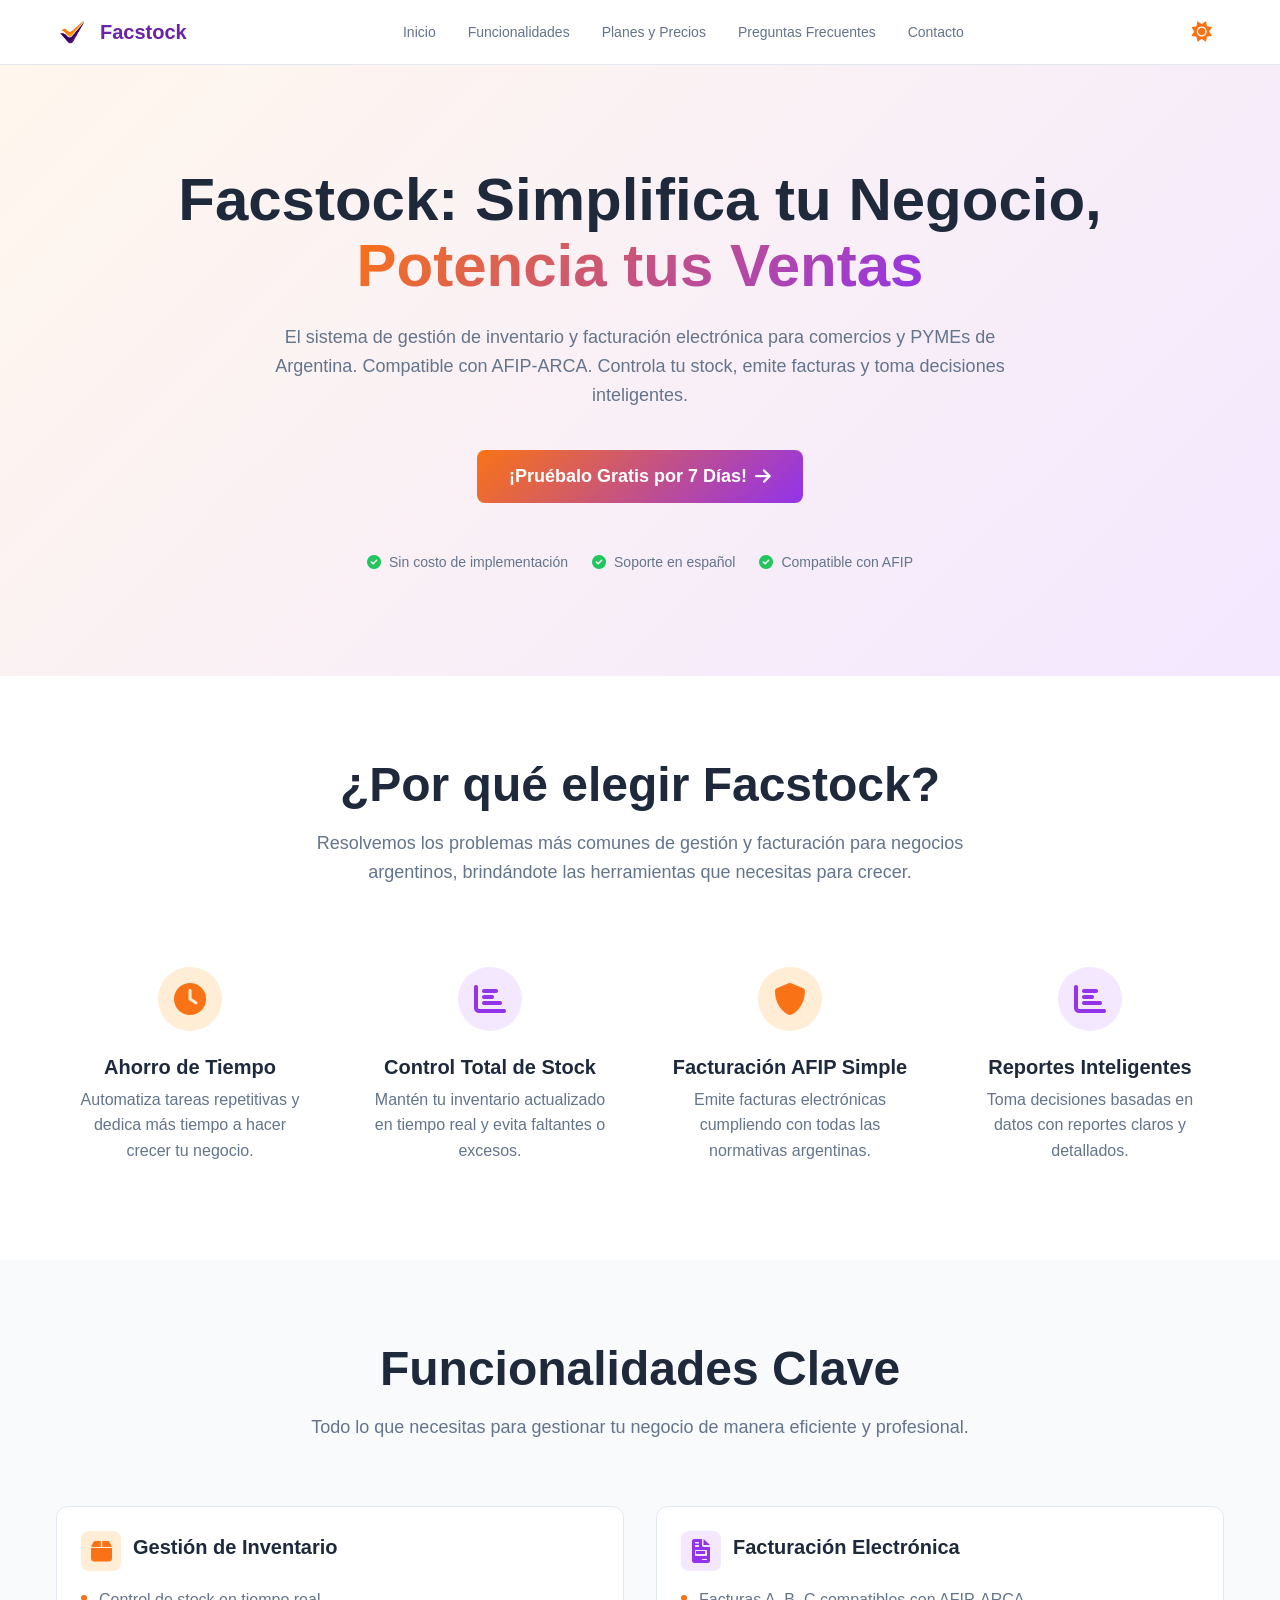
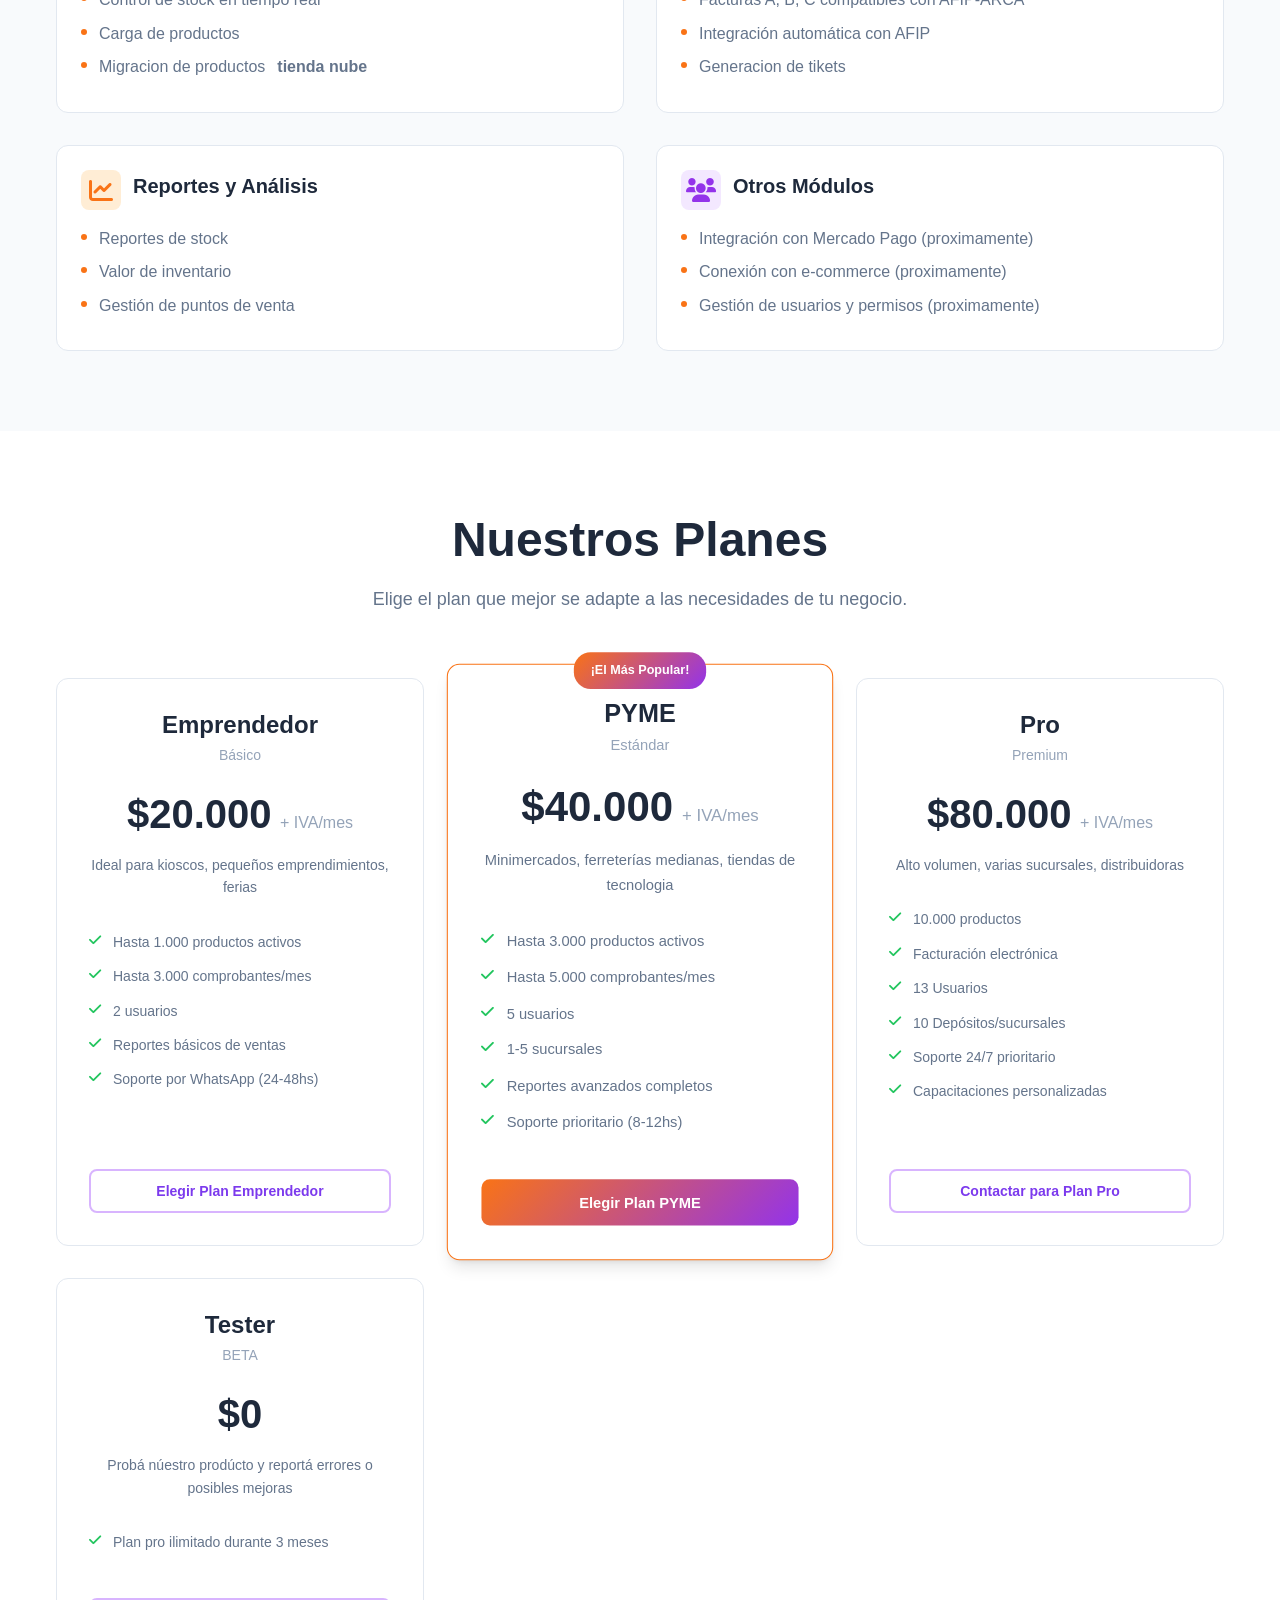
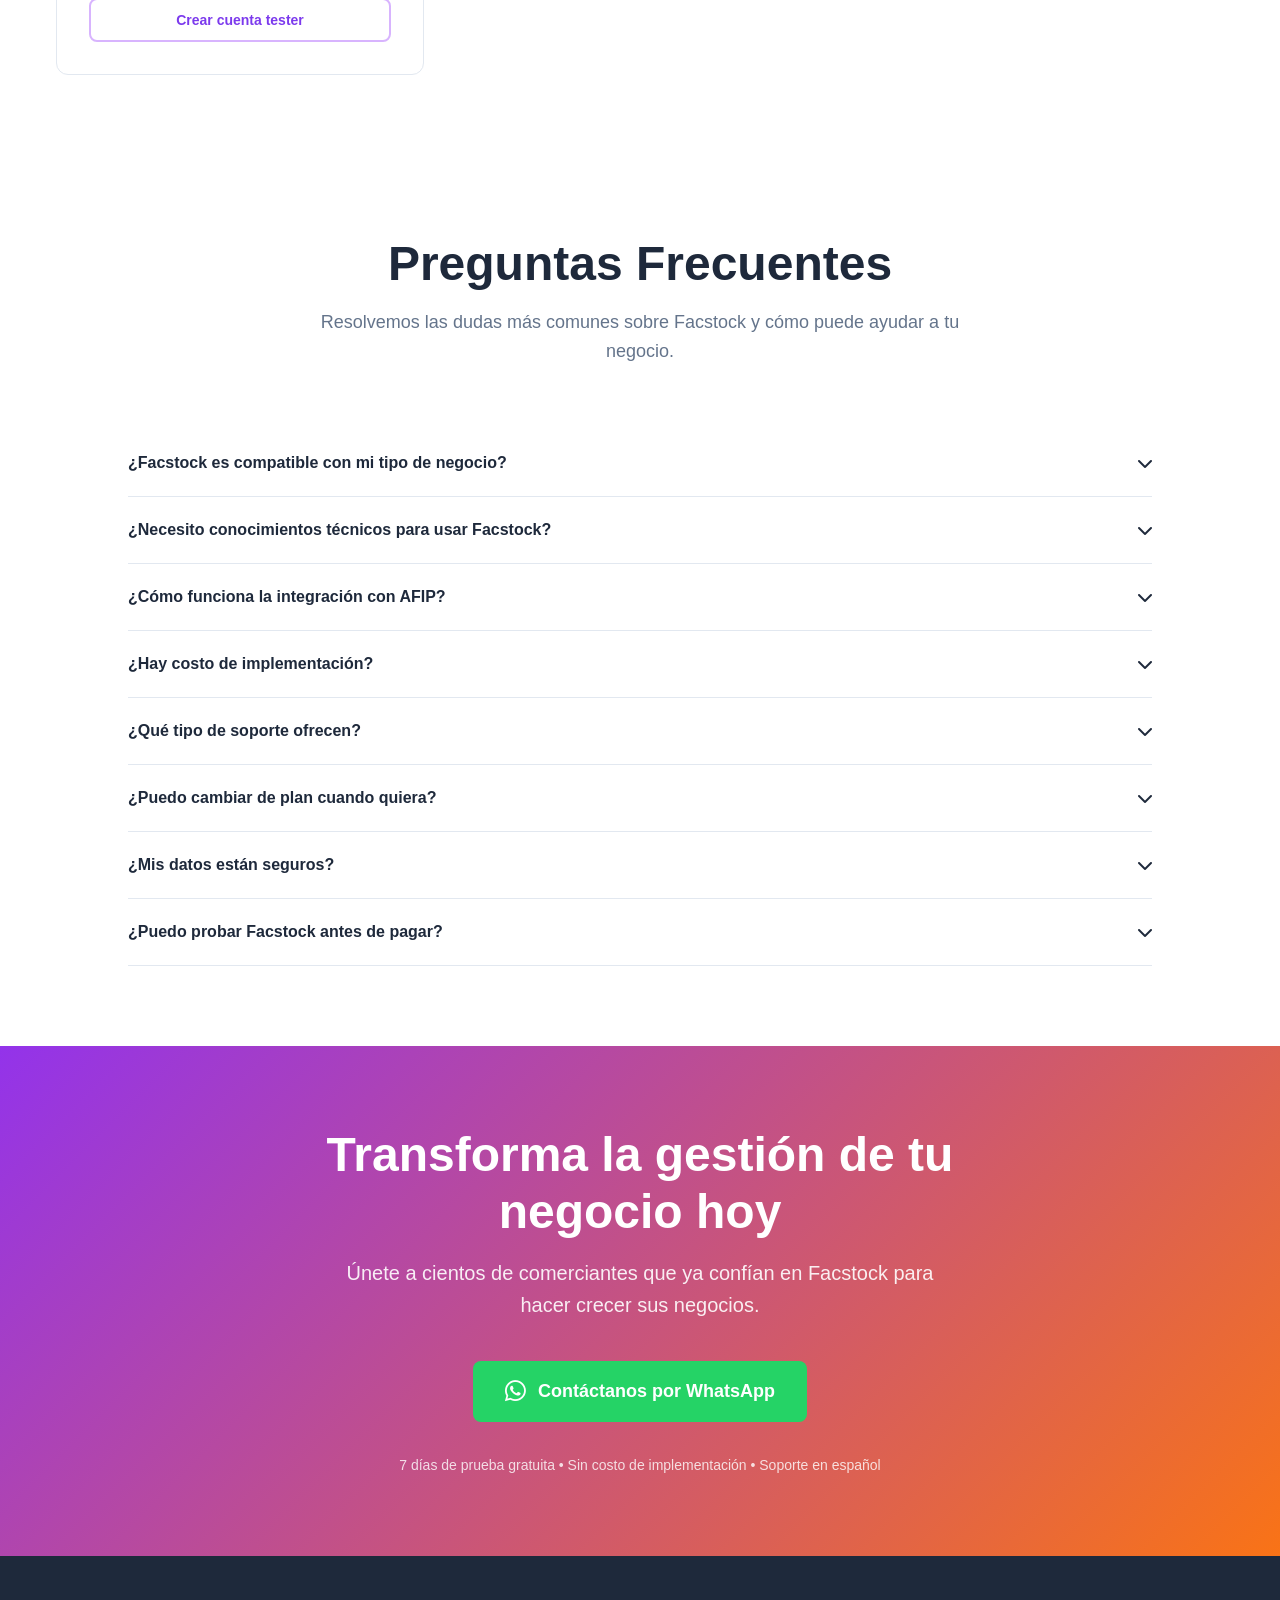
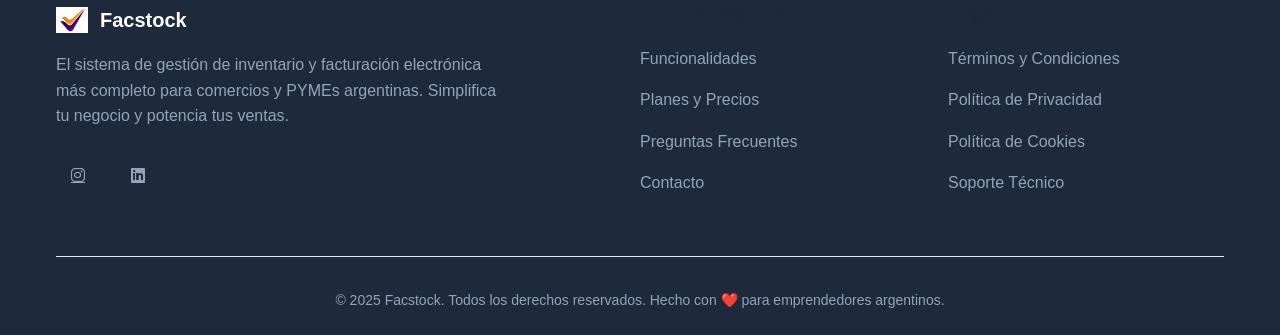
==== commit ceed5b3d: "mejoras" ====
--- a/index.html
+++ b/index.html
@@ -3,7 +3,7 @@
 <head>
     <meta charset="UTF-8">
     <meta name="viewport" content="width=device-width, initial-scale=1.0">
-    <title>Sistema de Inventario y Facturación Electrónica Facstock</title>
+    <title>Sistema de inventario y facturacion electronica</title>
     <meta name="description" content="Facstock es el sistema de gestión de inventario y facturación electrónica más completo para comercios y PYMEs de Argentina. Compatible con AFIP-ARCA. Controla tu stock, emite facturas y toma decisiones inteligentes.">
     <meta name="keywords" content="sistema facturación argentina, software inventario PyMEs, AFIP ARCA, gestión stock, facturación electrónica, control inventario, software comercios">
     <meta name="author" content="Facstock">
@@ -62,18 +62,19 @@
     </script>
 </head>
 <body>
-    <!-- Skip to main content for accessibility -->
-    <a href="#main-content" class="skip-link">Saltar al contenido principal</a>
+    <!-- Skip to main content for accessibility 
+    -->
 
     <!-- Header -->
     <header class="header" role="banner">
         <div class="container">
             <div class="header-content">
                 <!-- Logo -->
+                <a href="#main-content" class="skip-link">
                 <div class="logo">
                     <img src="images/facstock-logo.png" alt="Facstock Logo" class="logo-img" width="32" height="32">
                     <span class="logo-text">Facstock</span>
-                </div>
+                </div></a>
 
                 <!-- Desktop Navigation -->
                 <nav class="nav-desktop" role="navigation" aria-label="Navegación principal">
@@ -226,8 +227,8 @@
                         </div>
                         <ul class="feature-list">
                             <li>Control de stock en tiempo real</li>
-                            <li>Carga de productos fácil</li>
-                            <li>Alertas de stock mínimo</li>
+                            <li>Carga de productos</li>
+                            <li>Migracion de productos <strong>tienda nube</strong></li>
                            <!-- <li>Múltiples depósitos/sucursales</li>-->
                         </ul>
                     </article>
@@ -239,10 +240,11 @@
                             <h3 class="feature-title">Facturación Electrónica</h3>
                         </div>
                         <ul class="feature-list">
-                            <li>Facturas A, B, C, compatibles con AFIP-ARCA</li>
-                           <!-- <li>Personalización de comprobantes</li>-->
-                            <li>Gestión de clientes y proveedores</li>
+                            <li>Facturas A, B, C compatibles con AFIP-ARCA</li>
+                           <!-- <li>Personalización de comprobantes</li>
+                            <li>Gestión de clientes y proveedores</li>-->
                             <li>Integración automática con AFIP</li>
+                            <li>Generacion de tikets</li>
                         </ul>
                     </article>
                     <article class="feature-card">
@@ -253,10 +255,10 @@
                             <h3 class="feature-title">Reportes y Análisis</h3>
                         </div>
                         <ul class="feature-list">
-                            <li>Informes de ventas y rentabilidad</li>
-                            <li>Reportes de stock y rotación</li>
-                            <li>Análisis de clientes</li>
-                            <li>Gráficos claros para decisiones</li>
+                            <!--<li>Informes de ventas y rentabilidad</li>-->
+                            <li>Reportes de stock</li>
+                            <li>Valor de inventario</li>
+                            <li>Gestión de puntos de venta</li>
                         </ul>
                     </article>
                     <article class="feature-card">
@@ -267,10 +269,10 @@
                             <h3 class="feature-title">Otros Módulos</h3>
                         </div>
                         <ul class="feature-list">
-                            <li>CRM básico integrado</li>
+                           <!-- <li>CRM básico integrado</li>-->
                             <li>Integración con Mercado Pago (proximamente)</li>
                             <li>Conexión con e-commerce (proximamente)</li>
-                            <li>Gestión de usuarios y permisos</li>
+                            <li>Gestión de usuarios y permisos (proximamente)</li>
                         </ul>
                     </article>
                 </div>
@@ -286,6 +288,7 @@
                         Elige el plan que mejor se adapte a las necesidades de tu negocio.
                     </p>
                 </div>
+                
                 <div class="pricing-grid">
                     <article class="pricing-card">
                         <div class="pricing-header">
@@ -298,11 +301,11 @@
                             <p class="plan-description">Ideal para kioscos, pequeños emprendimientos, ferias</p>
                         </div>
                         <ul class="plan-features">
-                            <li><i class="fas fa-check" aria-hidden="true"></i> Hasta 300 productos activos</li>
-                            <li><i class="fas fa-check" aria-hidden="true"></i> Hasta 200 comprobantes/mes</li>
-                            <li><i class="fas fa-check" aria-hidden="true"></i> 1 usuario</li>
+                            <li><i class="fas fa-check" aria-hidden="true"></i> Hasta 1.000 productos activos</li>
+                            <li><i class="fas fa-check" aria-hidden="true"></i> Hasta 3.000 comprobantes/mes</li>
+                            <li><i class="fas fa-check" aria-hidden="true"></i> 2 usuarios</li>
                             <li><i class="fas fa-check" aria-hidden="true"></i> Reportes básicos de ventas</li>
-                            <li><i class="fas fa-check" aria-hidden="true"></i> Soporte por email/chat (24-48hs)</li>
+                            <li><i class="fas fa-check" aria-hidden="true"></i> Soporte por WhatsApp (24-48hs)</li>
                         </ul>
                         <a href="https://wa.me/5493834901162?text=¡Hola Facstock quiero contratar el plan emprendedor" target="_blank">
                         <button class="btn btn-outline btn-full" type="button">Elegir Plan Emprendedor</button> </a>
@@ -320,14 +323,12 @@
                             <p class="plan-description">Minimercados, ferreterías medianas, tiendas de tecnologia</p>
                         </div>
                         <ul class="plan-features">
-                            <li><i class="fas fa-check" aria-hidden="true"></i> Hasta 1.000 productos activos</li>
-                            <li><i class="fas fa-check" aria-hidden="true"></i> Hasta 3.000 comprobantes/mes</li>
-                            <li><i class="fas fa-check" aria-hidden="true"></i> 3 usuarios</li>
-                            <li><i class="fas fa-check" aria-hidden="true"></i> 1-2 sucursales</li>
+                            <li><i class="fas fa-check" aria-hidden="true"></i> Hasta 3.000 productos activos</li>
+                            <li><i class="fas fa-check" aria-hidden="true"></i> Hasta 5.000 comprobantes/mes</li>
+                            <li><i class="fas fa-check" aria-hidden="true"></i> 5 usuarios</li>
+                            <li><i class="fas fa-check" aria-hidden="true"></i> 1-5 sucursales</li>
                             <li><i class="fas fa-check" aria-hidden="true"></i> Reportes avanzados completos</li>
-                           <!-- <li><i class="fas fa-check" aria-hidden="true"></i> Control de cuentas corrientes</li>-->
                             <li><i class="fas fa-check" aria-hidden="true"></i> Soporte prioritario (8-12hs)</li>
-                           <!-- <li><i class="fas fa-check" aria-hidden="true"></i> Integración con Mercado Pago</li>-->
                         </ul>
                         <a href="https://wa.me/5493834901162?text=¡Hola Facstock quiero contratar el plan PYME" target="_blank">
                         <button class="btn btn-primary btn-full" type="button">Elegir Plan PYME</button></a>
@@ -344,28 +345,46 @@
                             <p class="plan-description">Alto volumen, varias sucursales, distribuidoras</p>
                         </div>
                         <ul class="plan-features">
-                            <li><i class="fas fa-check" aria-hidden="true"></i> +10.000 productos (ilimitado)</li>
-                            <li><i class="fas fa-check" aria-hidden="true"></i> Facturación electrónica (ilimitada)</li>
-                            <li><i class="fas fa-check" aria-hidden="true"></i> Usuarios (ilimitados)</li>
-                            <li><i class="fas fa-check" aria-hidden="true"></i> Depósitos/sucursales (ilimitadas)</li>
-                           <!-- <li><i class="fas fa-check" aria-hidden="true"></i> Reportes personalizables</li>-->
-                            <li><i class="fas fa-check" aria-hidden="true"></i> CRM incluido</li>
-                            <!--<li><i class="fas fa-check" aria-hidden="true"></i> API para integraciones</li>-->
+                            <li><i class="fas fa-check" aria-hidden="true"></i> 10.000 productos </li>
+                            <li><i class="fas fa-check" aria-hidden="true"></i> Facturación electrónica </li>
+                            <li><i class="fas fa-check" aria-hidden="true"></i> 13 Usuarios </li>
+                            <li><i class="fas fa-check" aria-hidden="true"></i> 10 Depósitos/sucursales</li>
                             <li><i class="fas fa-check" aria-hidden="true"></i> Soporte 24/7 prioritario</li>
                             <li><i class="fas fa-check" aria-hidden="true"></i> Capacitaciones personalizadas</li>
                         </ul>
                         <a href="https://wa.me/5493834901162?text=¡Hola Facstock quiero contratar el plan Pro" target="_blank">
                         <button class="btn btn-outline btn-full" type="button">Contactar para Plan Pro</button></a>
                     </article>
-                </div>
+
+
+                    <article class="pricing-card">
+                        <div class="pricing-header">
+                            <h3 class="plan-name">Tester</h3>
+                            <p class="plan-subtitle">BETA</p>
+                            <div class="plan-price">
+                                <span class="price">$0</span>
+                               
+                            </div>
+                            <p class="plan-description">Probá núestro prodúcto y reportá errores o posibles mejoras</p>
+                        </div>
+                        <ul class="plan-features">
+                            <li><i class="fas fa-check" aria-hidden="true"></i> Plan pro ilimitado durante 3  meses</li>
+                        </ul>
+                        
+                        <a href="https://front.facstock.com/" target="_blank">
+                            <button class="btn btn-outline btn-full" type="button">Crear cuenta tester</button></a>
+                    </article>
+                </div> 
+                
+                <!--
                 <div class="pricing-note">
                     <p><strong>Nota importante:</strong> Precios estimados y sujetos a actualización debido a la inflación. 
                     ¡Consulta por tu plan anual y obtén un descuento!</p>
-                </div>
+                </div>-->
             </div>
         </section>
 
-        <!-- Testimonials Section -->
+        <!-- Testimonials Section 
         <section class="testimonials" aria-labelledby="testimonials-title">
             <div class="container">
                 <div class="section-header">
@@ -428,7 +447,7 @@
                     </article>
                 </div>
             </div>
-        </section>
+        </section>-->
 
         <!-- FAQ Section -->
         <section id="faq" class="faq" aria-labelledby="faq-title">
@@ -509,7 +528,7 @@
                             <i class="fas fa-chevron-down" aria-hidden="true"></i>
                         </button>
                         <div class="faq-answer">
-                            <p>¡Por supuesto! Ofrecemos 15 días de prueba gratuita sin compromiso. Puedes probar todas las funcionalidades y decidir si Facstock es la solución ideal para tu negocio.</p>
+                            <p>¡Por supuesto! Ofrecemos 7 días de prueba gratuita sin compromiso. Puedes probar todas las funcionalidades y decidir si Facstock es la solución ideal para tu negocio.</p>
                         </div>
                     </article>
                 </div>
--- a/styles.css
+++ b/styles.css
@@ -72,15 +72,8 @@
 
 /* Skip link for accessibility */
 .skip-link {
-  position: absolute;
-  top: -40px;
-  left: 6px;
-  background: var(--orange-500);
-  color: white;
-  padding: 8px;
+  
   text-decoration: none;
-  border-radius: 4px;
-  z-index: 10000;
 }
 
 .skip-link:focus {
--- a/styles.css
+++ b/styles.css
@@ -72,15 +72,8 @@
 
 /* Skip link for accessibility */
 .skip-link {
-  position: absolute;
-  top: -40px;
-  left: 6px;
-  background: var(--orange-500);
-  color: white;
-  padding: 8px;
+  
   text-decoration: none;
-  border-radius: 4px;
-  z-index: 10000;
 }
 
 .skip-link:focus {
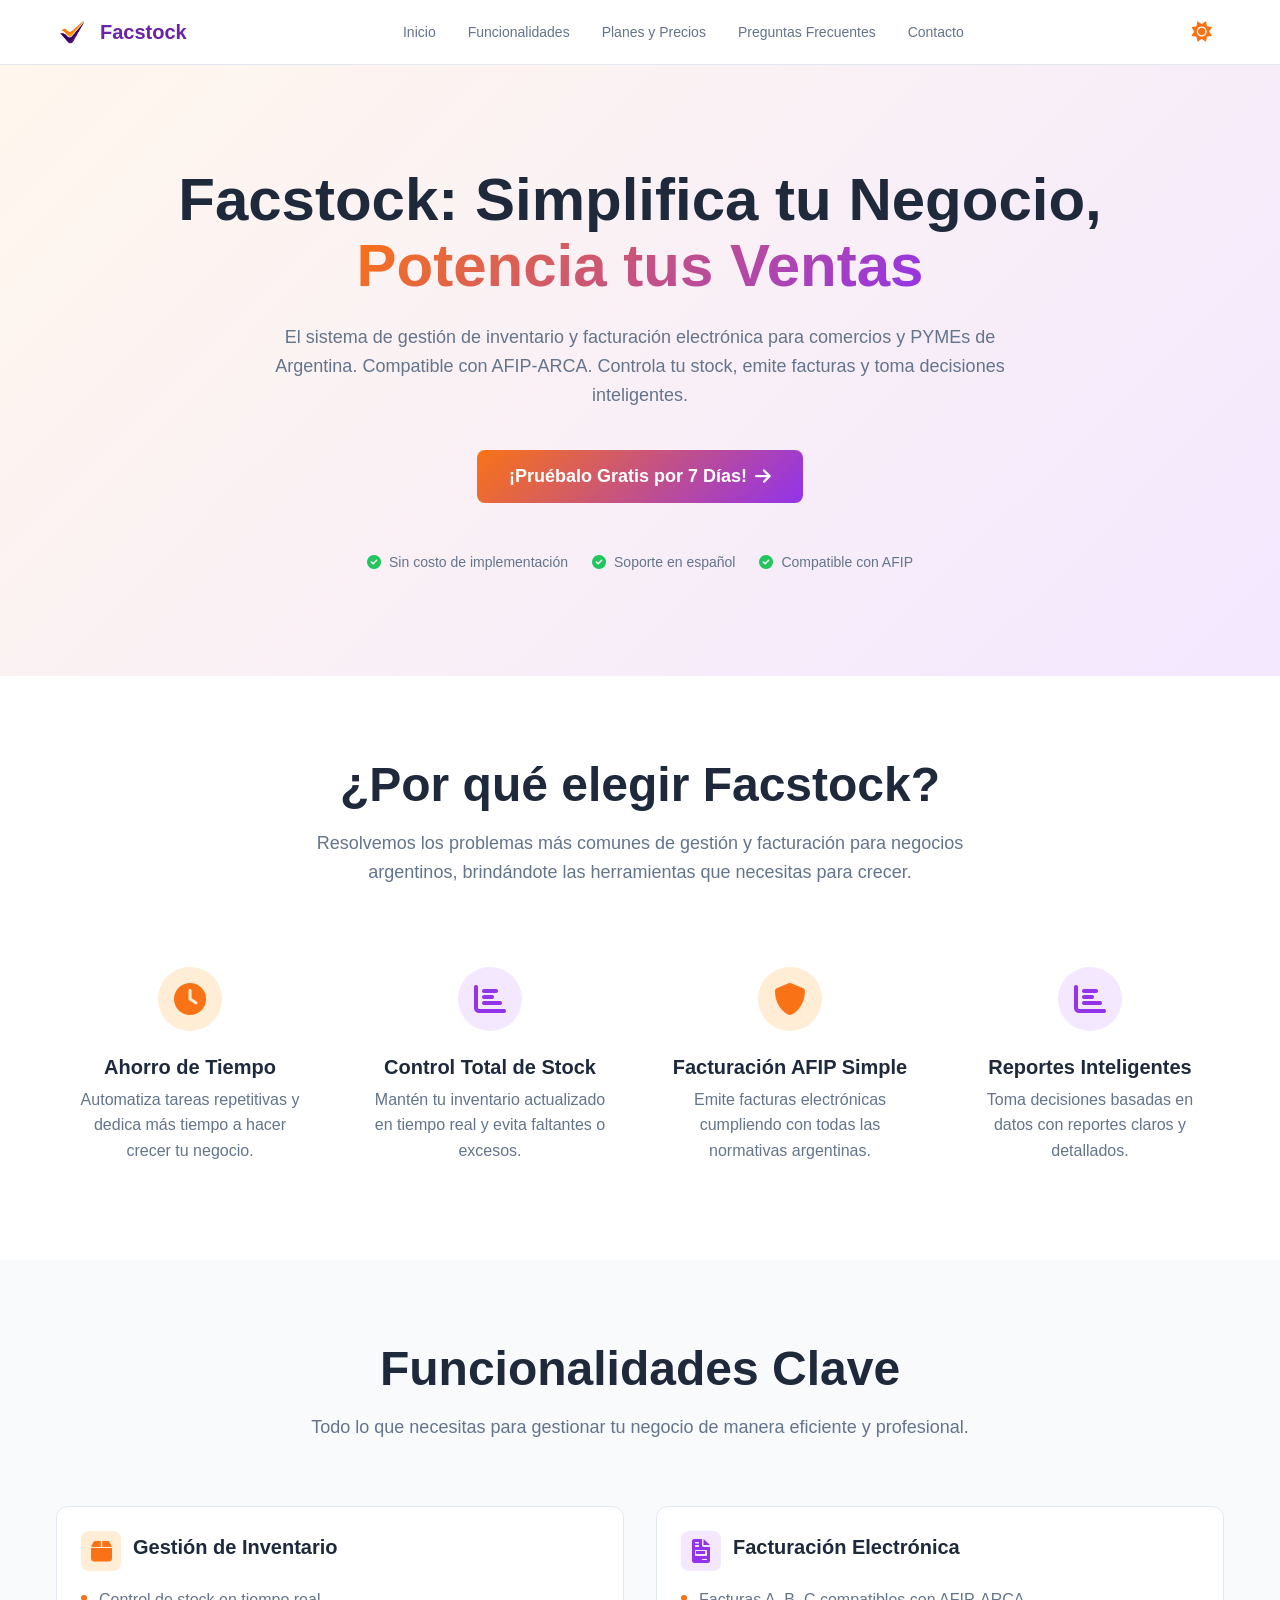
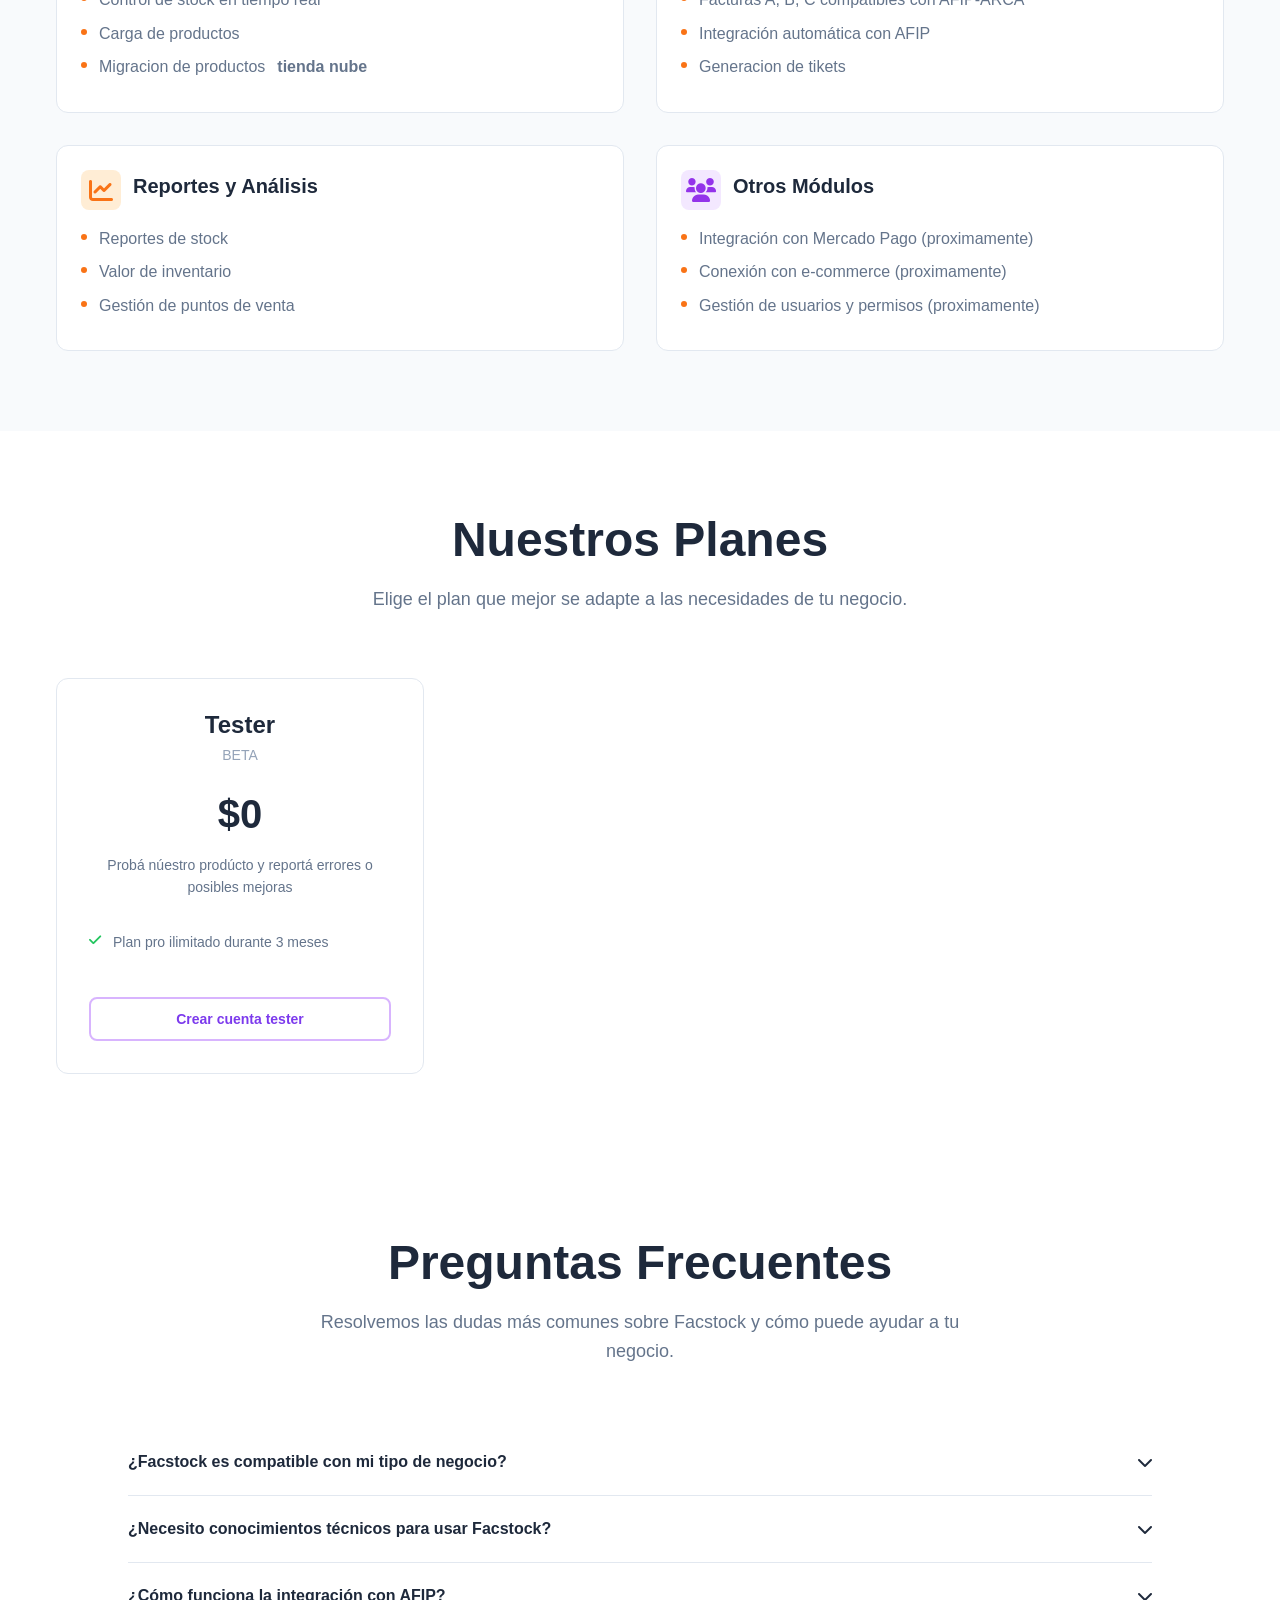
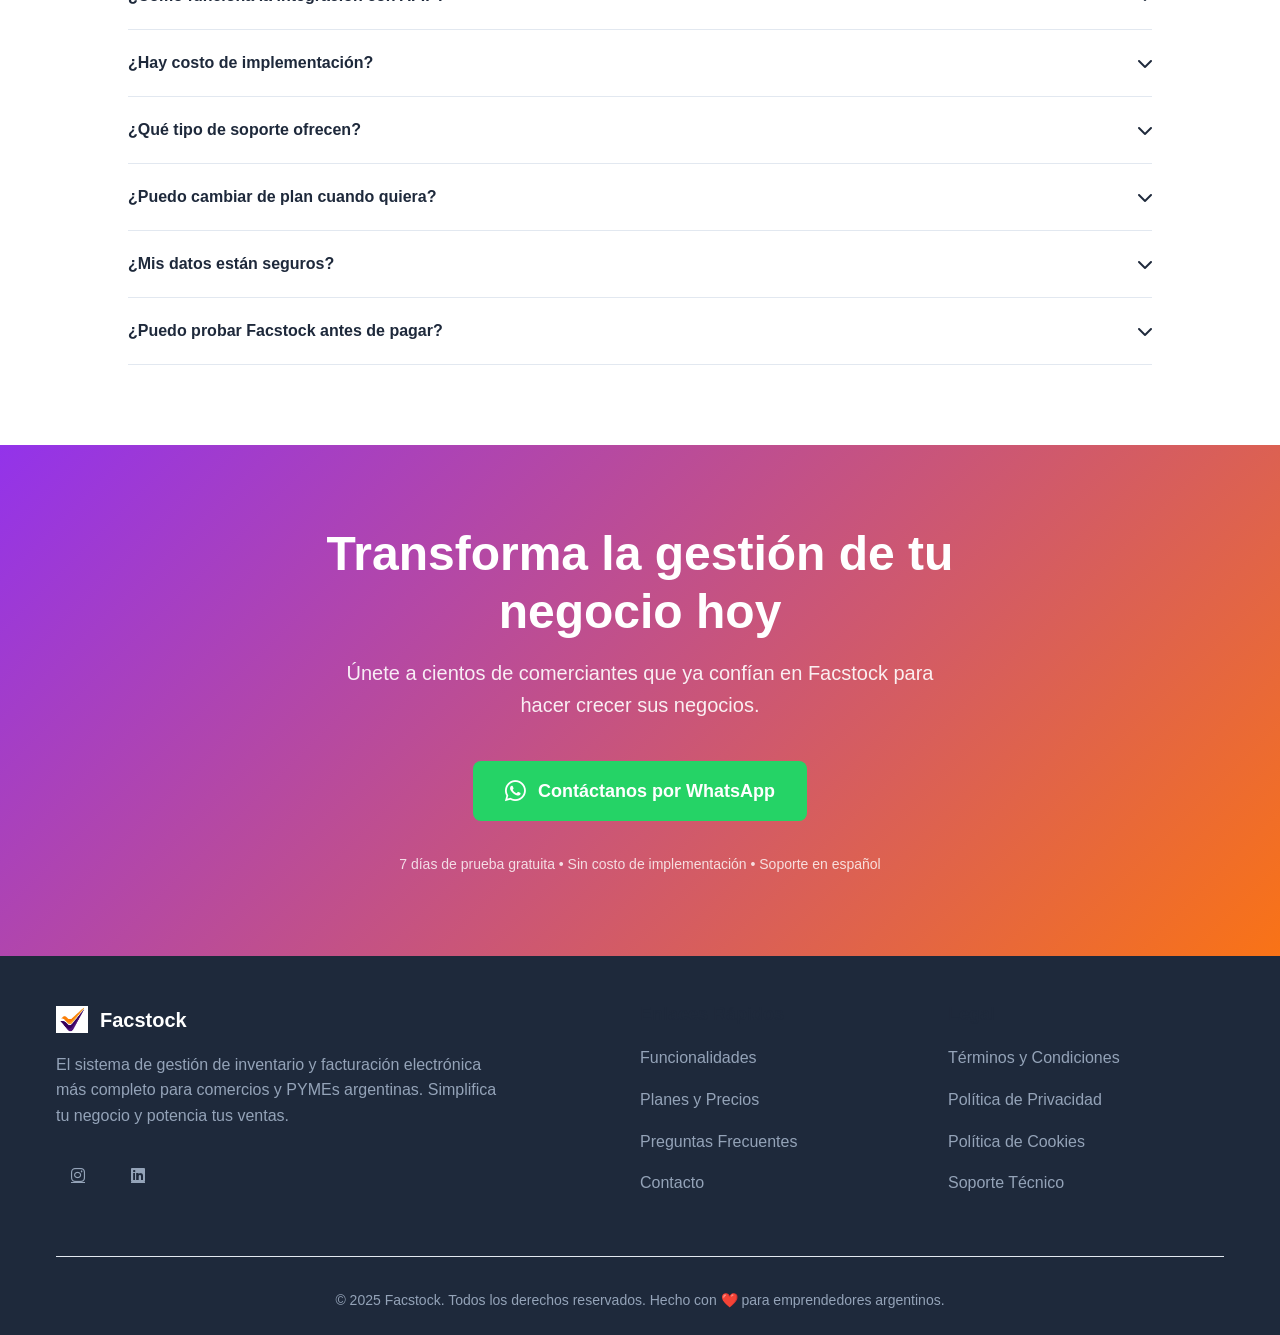
==== commit 242398cf: "solo muestra plan tester" ====
--- a/index.html
+++ b/index.html
@@ -290,6 +290,7 @@
                 </div>
                 
                 <div class="pricing-grid">
+                    <!--
                     <article class="pricing-card">
                         <div class="pricing-header">
                             <h3 class="plan-name">Emprendedor</h3>
@@ -354,7 +355,7 @@
                         </ul>
                         <a href="https://wa.me/5493834901162?text=¡Hola Facstock quiero contratar el plan Pro" target="_blank">
                         <button class="btn btn-outline btn-full" type="button">Contactar para Plan Pro</button></a>
-                    </article>
+                    </article>-->
 
 
                     <article class="pricing-card">
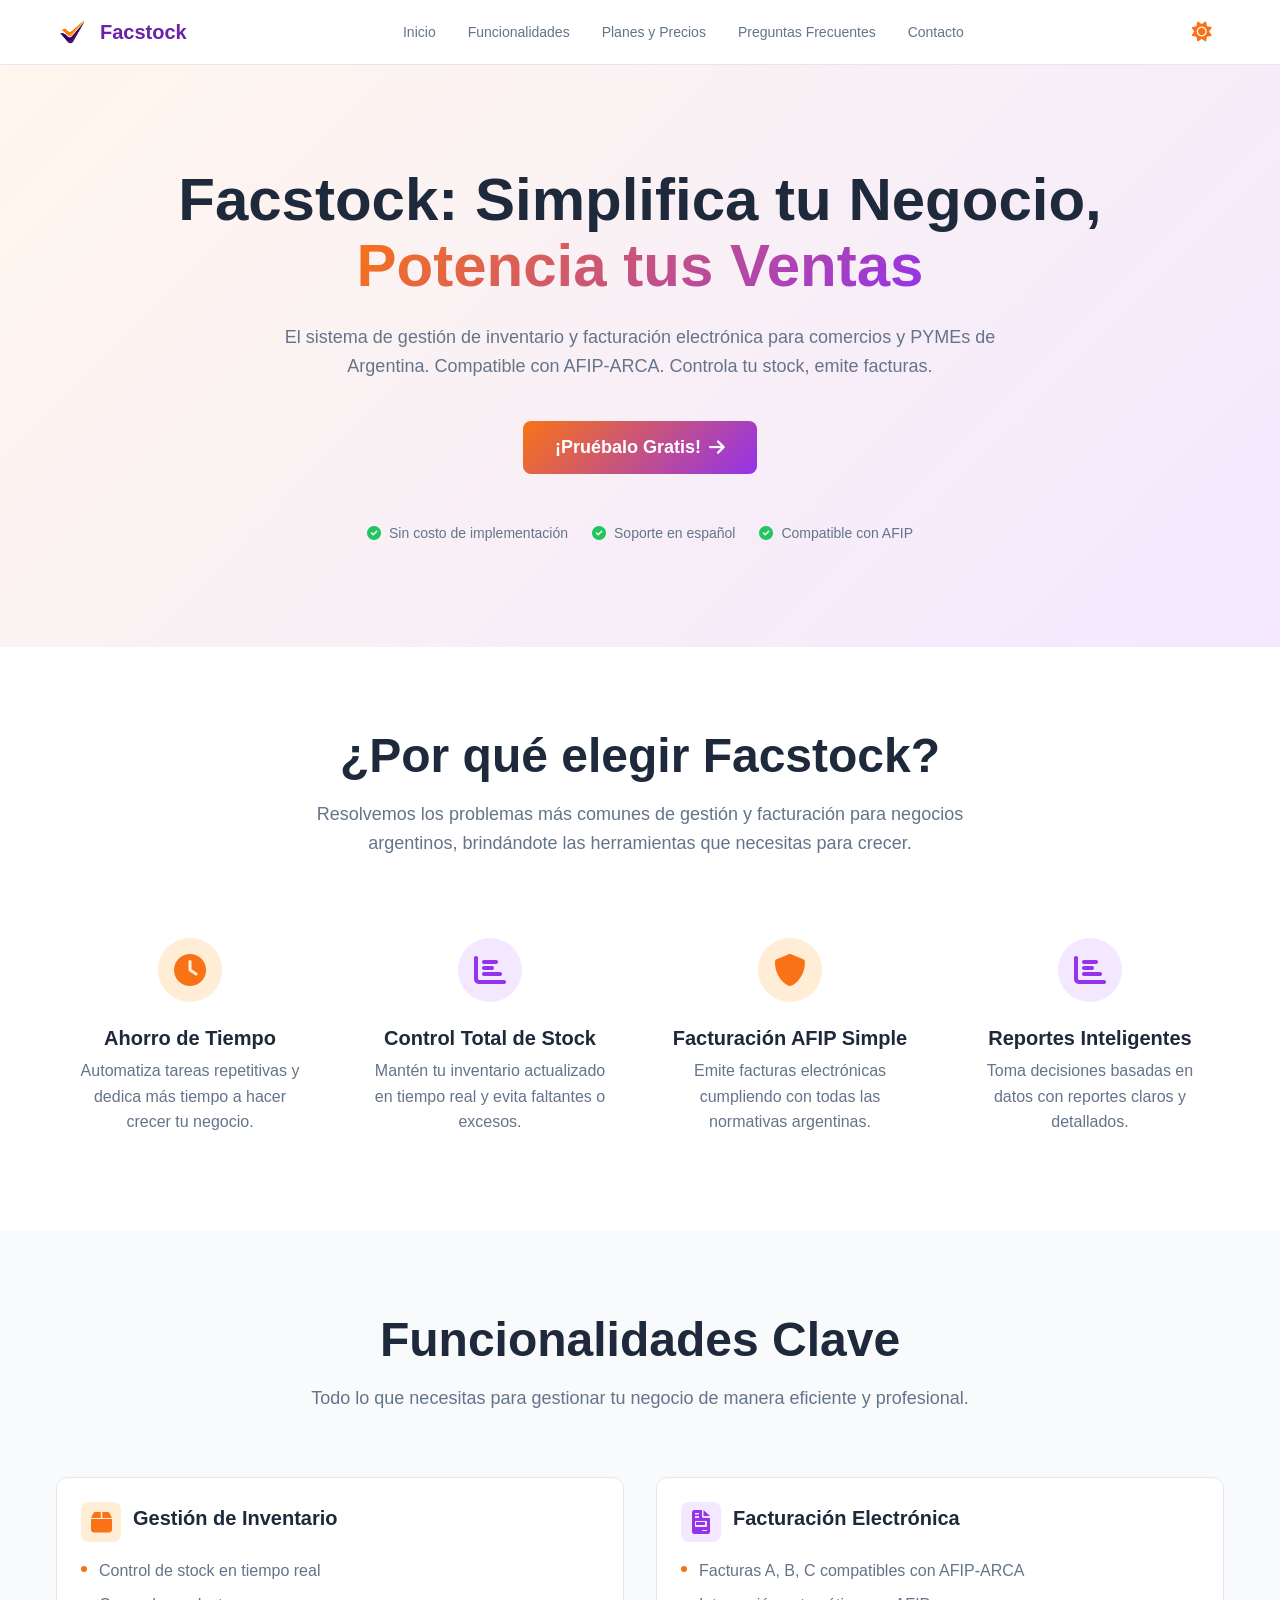
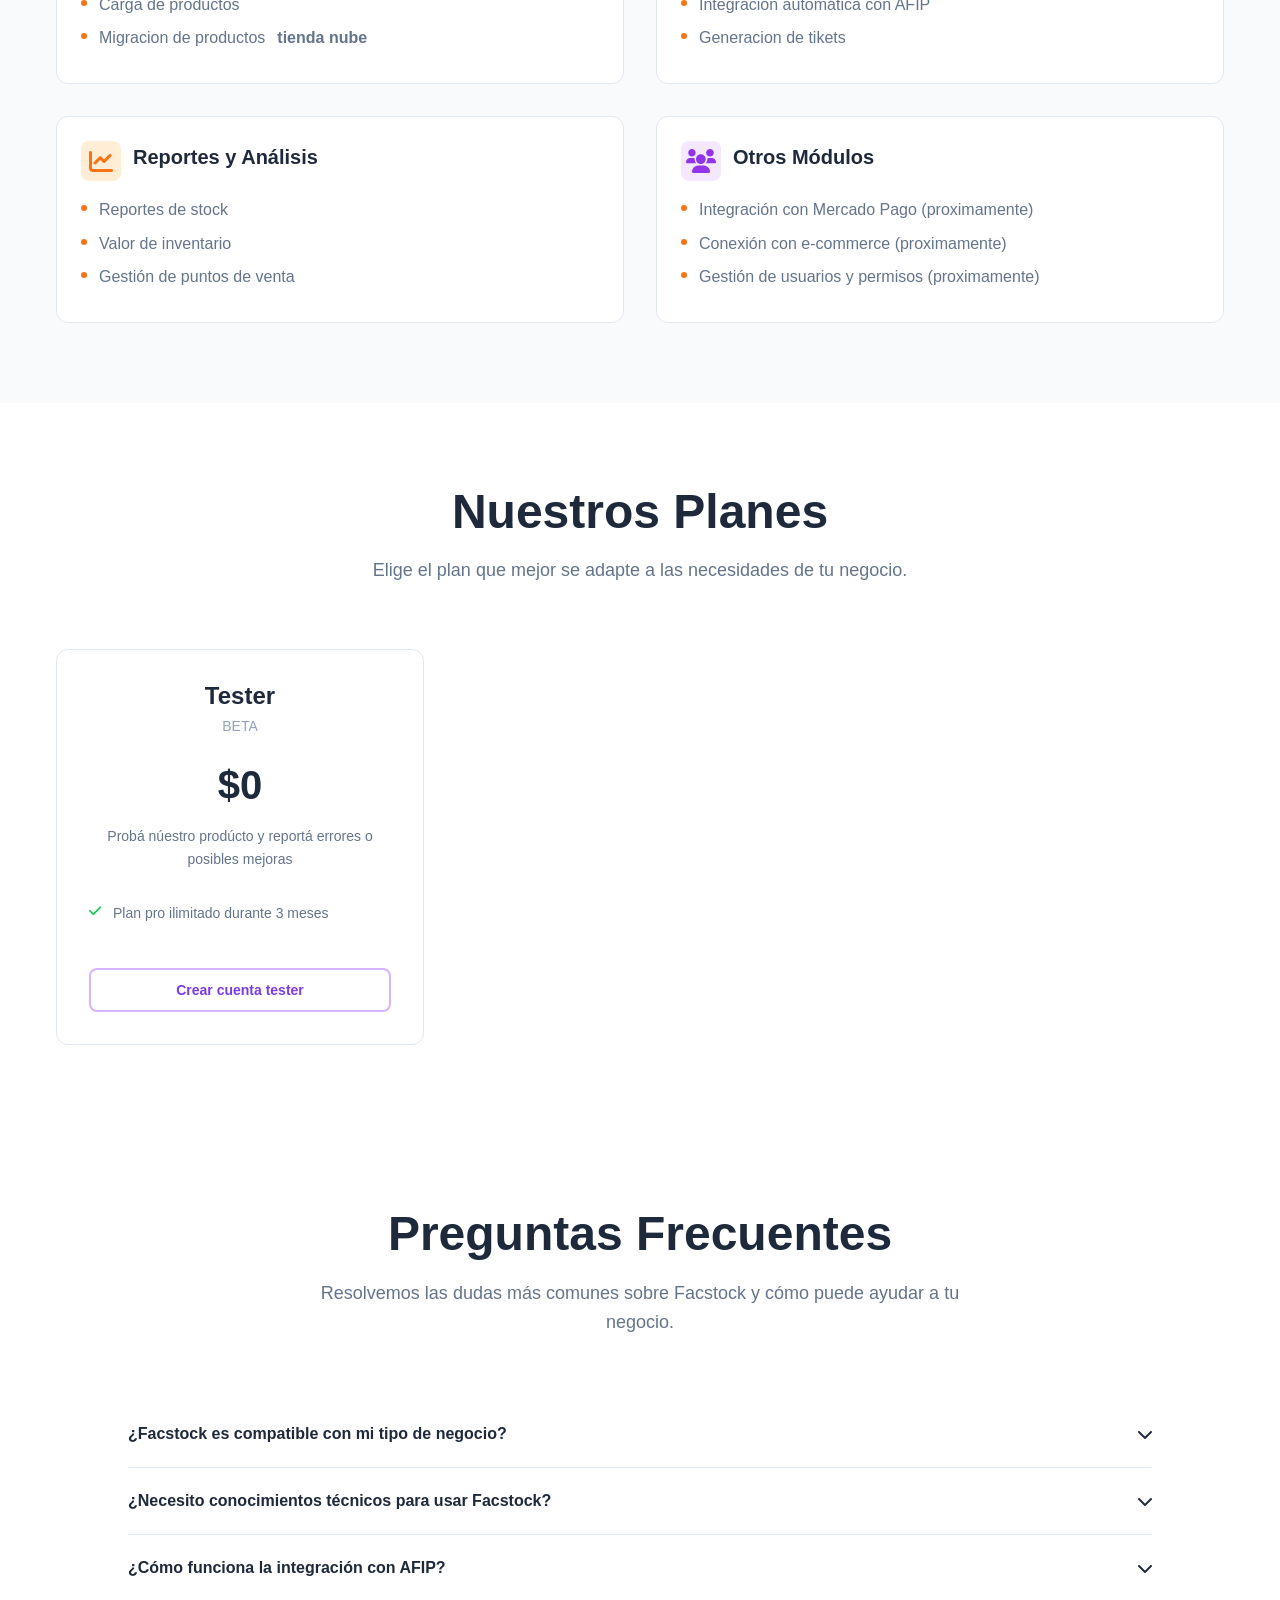
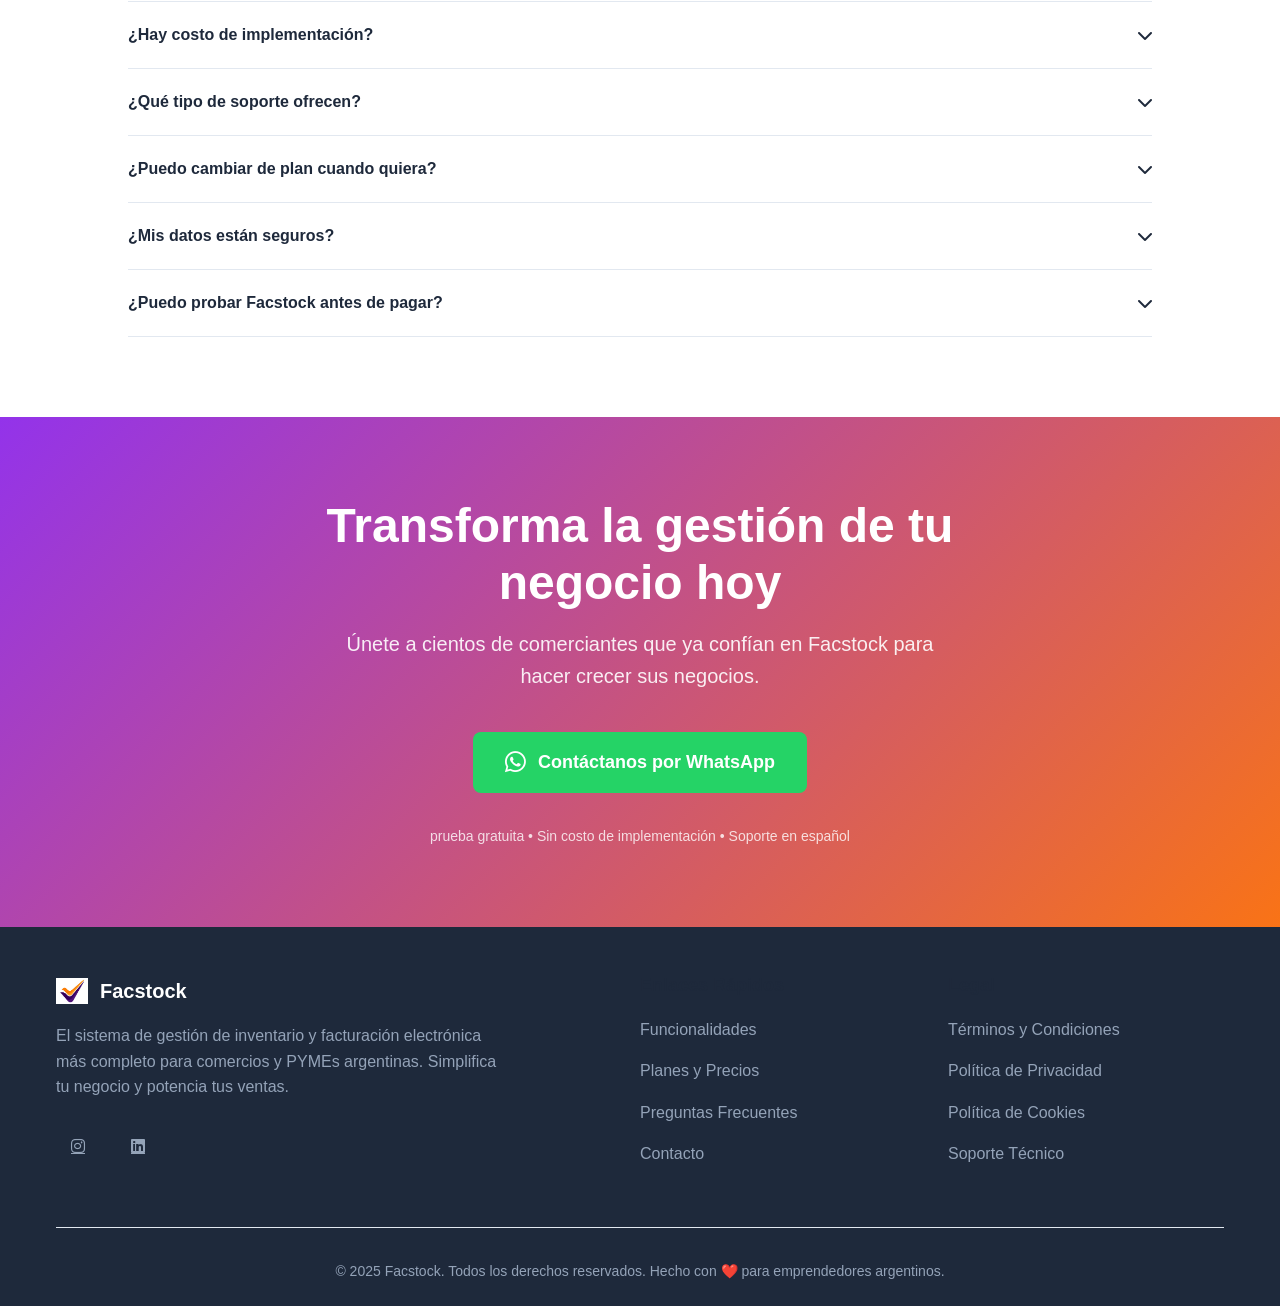
==== commit 7fa547ee: "saque los dias de prueba gratuita" ====
--- a/index.html
+++ b/index.html
@@ -137,12 +137,12 @@
                     </h1>
                     <p class="hero-subtitle">
                         El sistema de gestión de inventario y facturación electrónica para comercios y PYMEs de Argentina.
-                        Compatible con AFIP-ARCA. Controla tu stock, emite facturas y toma decisiones inteligentes.
+                        Compatible con AFIP-ARCA. Controla tu stock, emite facturas.
                     </p>
                     <div class="hero-actions">
-                        <a href="https://wa.me/5493834901162?text=¡Hola Facstock quisiera solicitar la demo de 7 dias" target="_blank">
+                        <a href="https://front.facstock.com/" target="_blank">
                         <button class="btn btn-primary btn-large" type="button">
-                            ¡Pruébalo Gratis por 7 Días!
+                            ¡Pruébalo Gratis!
                             <i class="fas fa-arrow-right" aria-hidden="true"></i>
                         </button></a>
                         <!--<a href="" target="_blank"><button class="btn btn-outline btn-large" type="button"> Solicitar Demo Gratuita</button></a>-->
@@ -529,7 +529,7 @@
                             <i class="fas fa-chevron-down" aria-hidden="true"></i>
                         </button>
                         <div class="faq-answer">
-                            <p>¡Por supuesto! Ofrecemos 7 días de prueba gratuita sin compromiso. Puedes probar todas las funcionalidades y decidir si Facstock es la solución ideal para tu negocio.</p>
+                            <p>¡Por supuesto! Ofrecemos  prueba gratuita sin compromiso. Puedes probar todas las funcionalidades y decidir si Facstock es la solución ideal para tu negocio.</p>
                         </div>
                     </article>
                 </div>
@@ -554,7 +554,7 @@
                 </a>
             </div>
             <p class="cta-note">
-                7 días de prueba gratuita • Sin costo de implementación • Soporte en español
+                 prueba gratuita • Sin costo de implementación • Soporte en español
             </p>
         </div>
     </div>
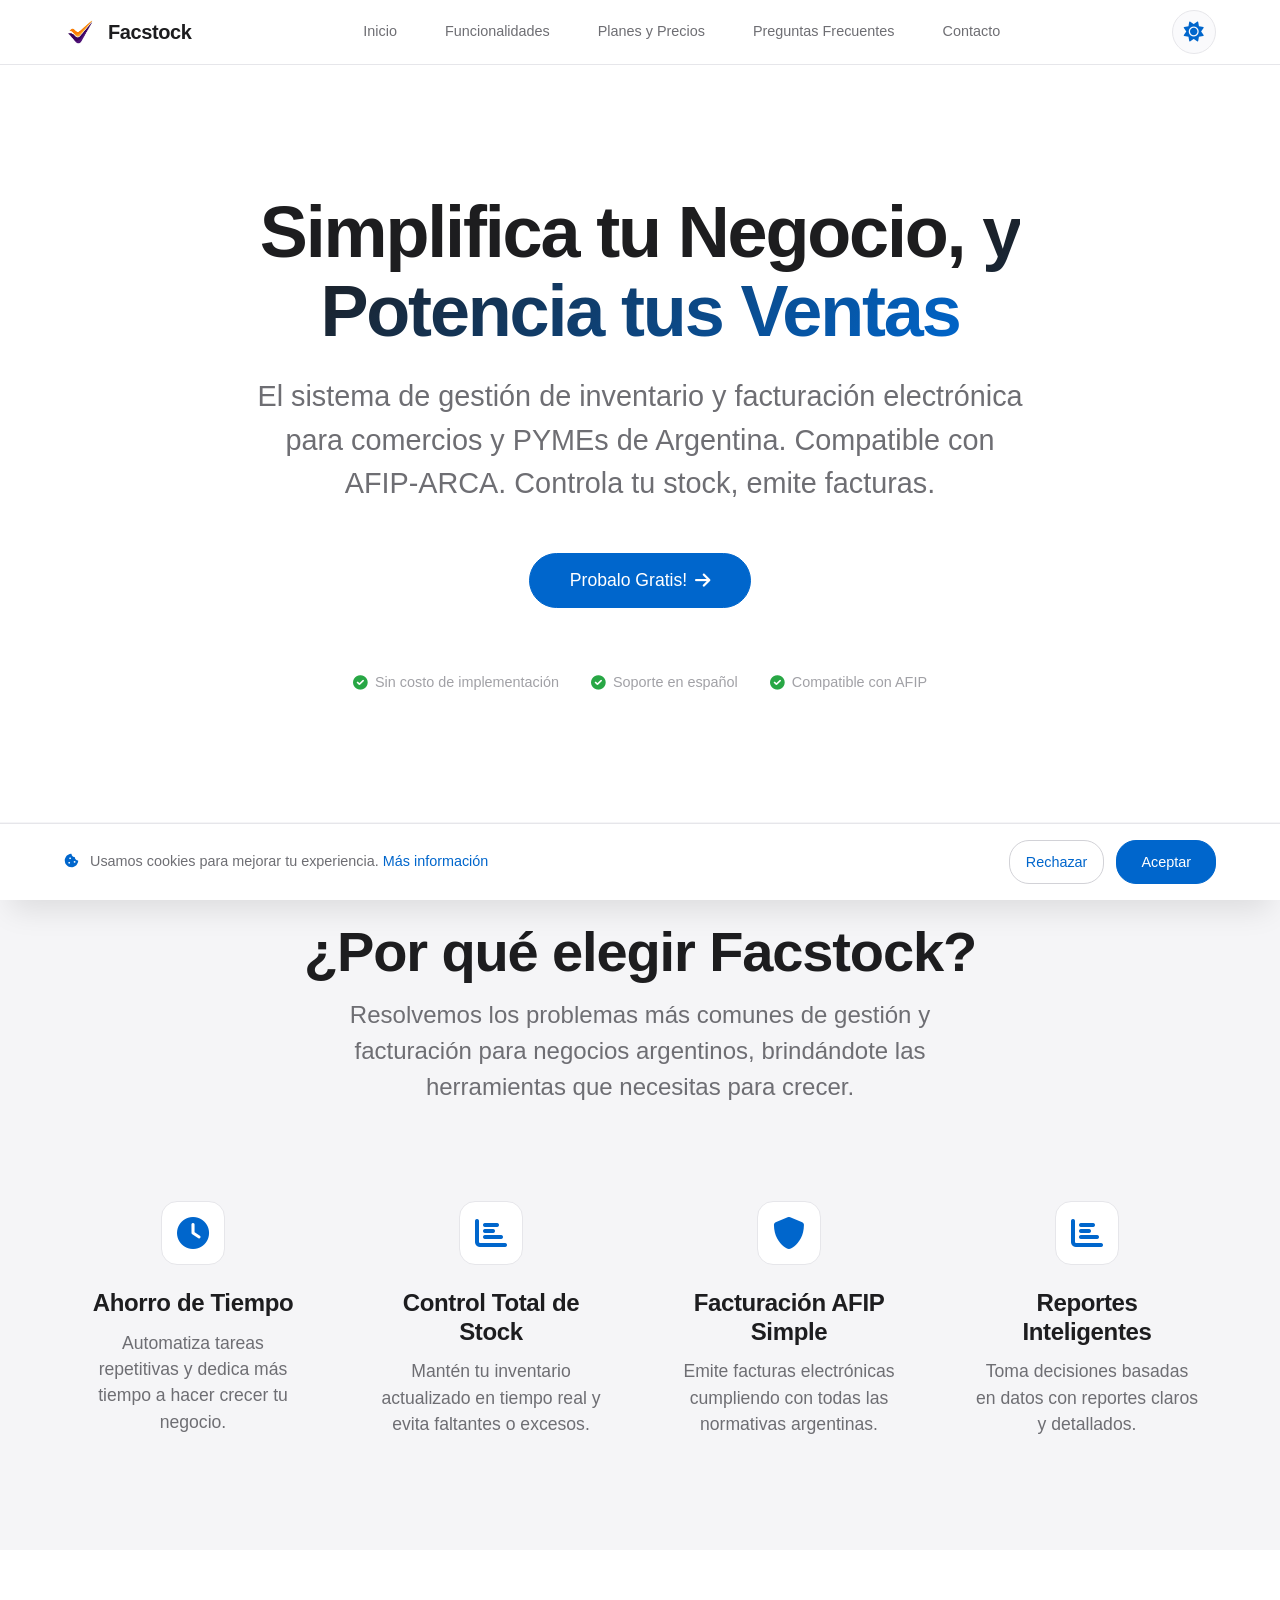
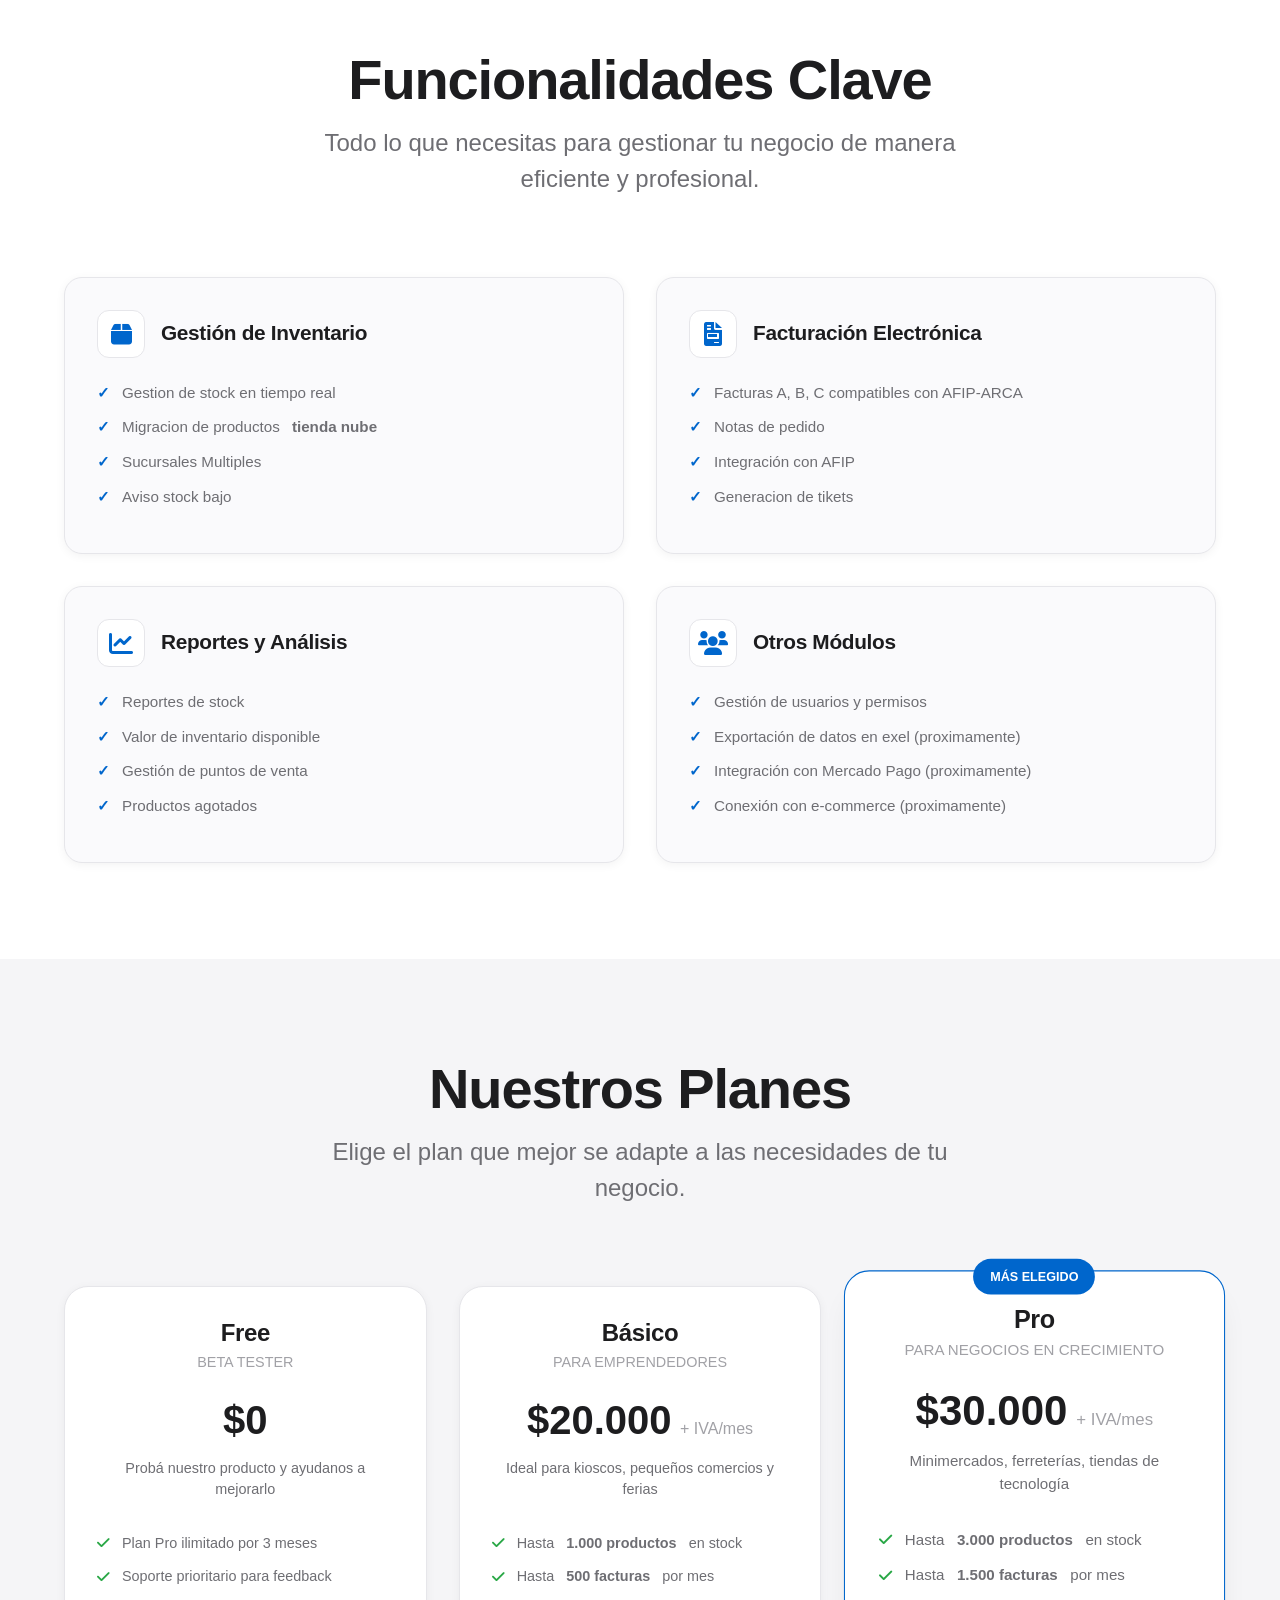
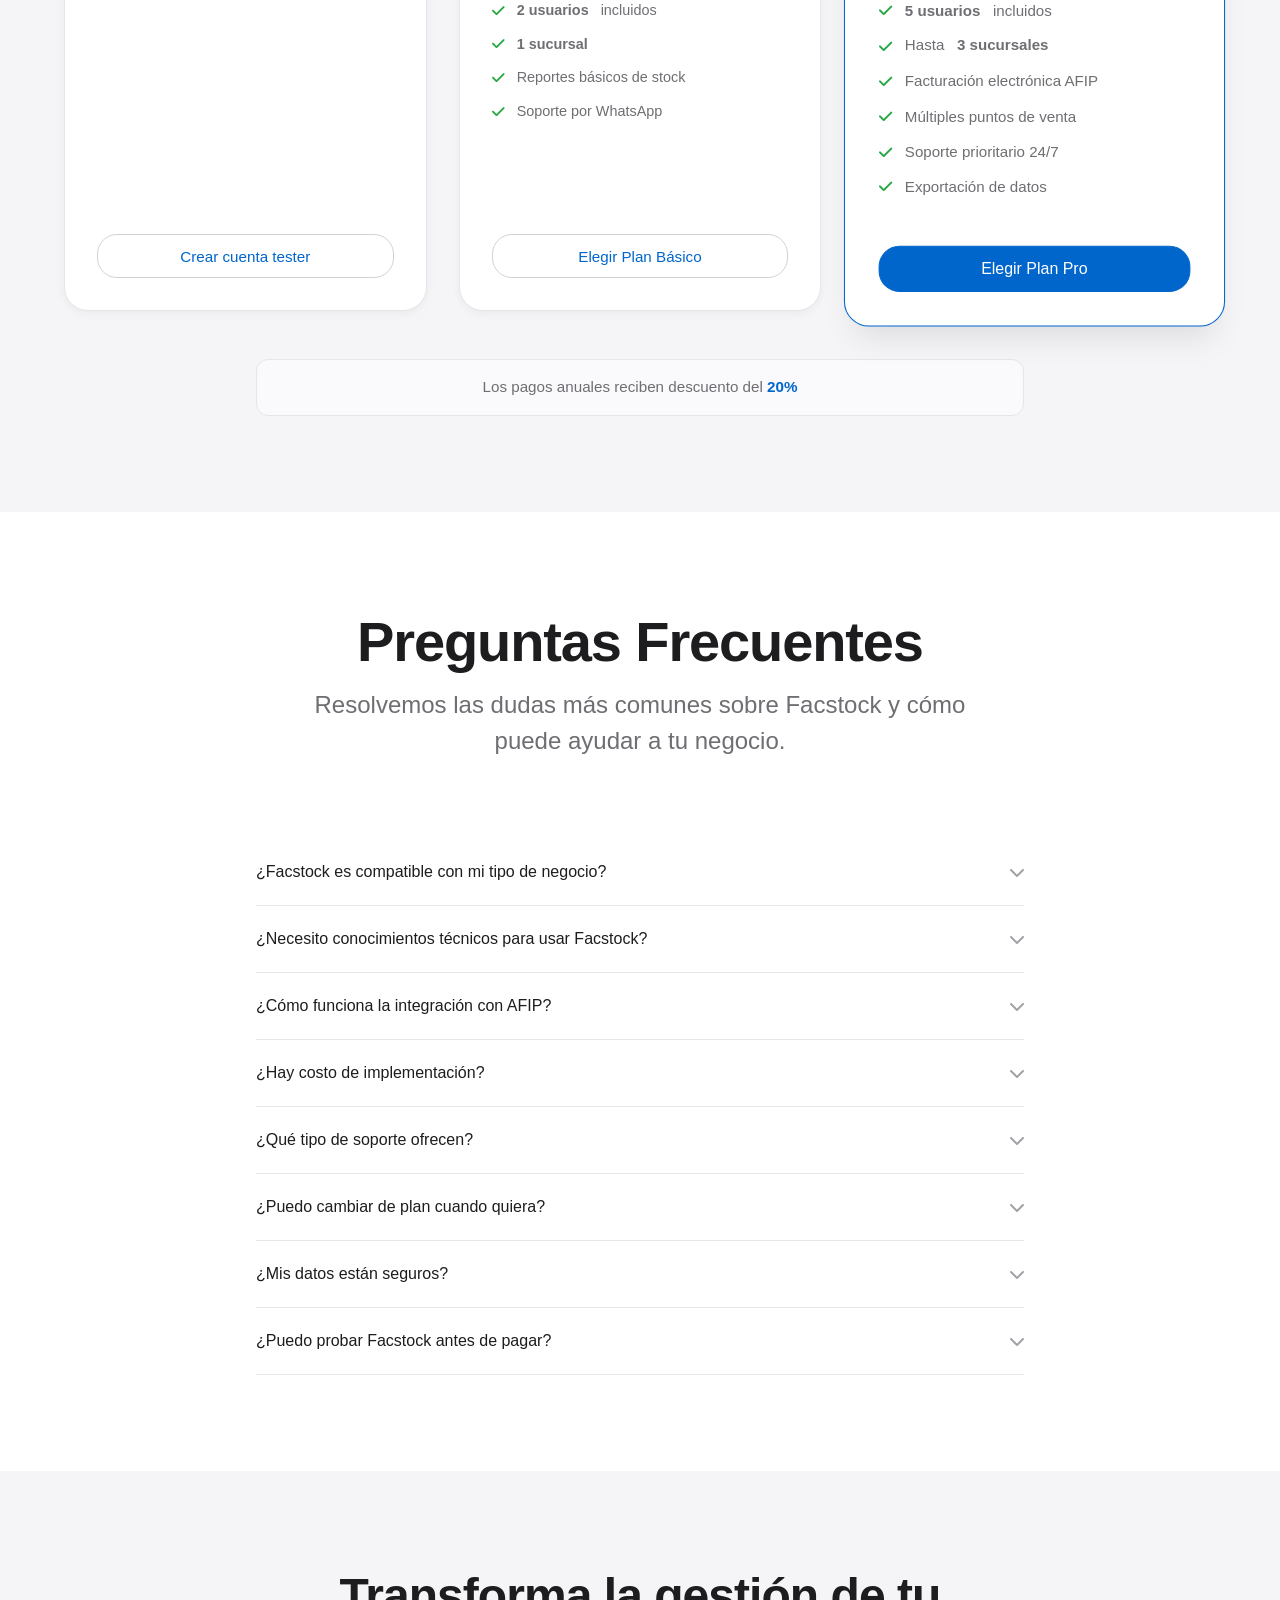
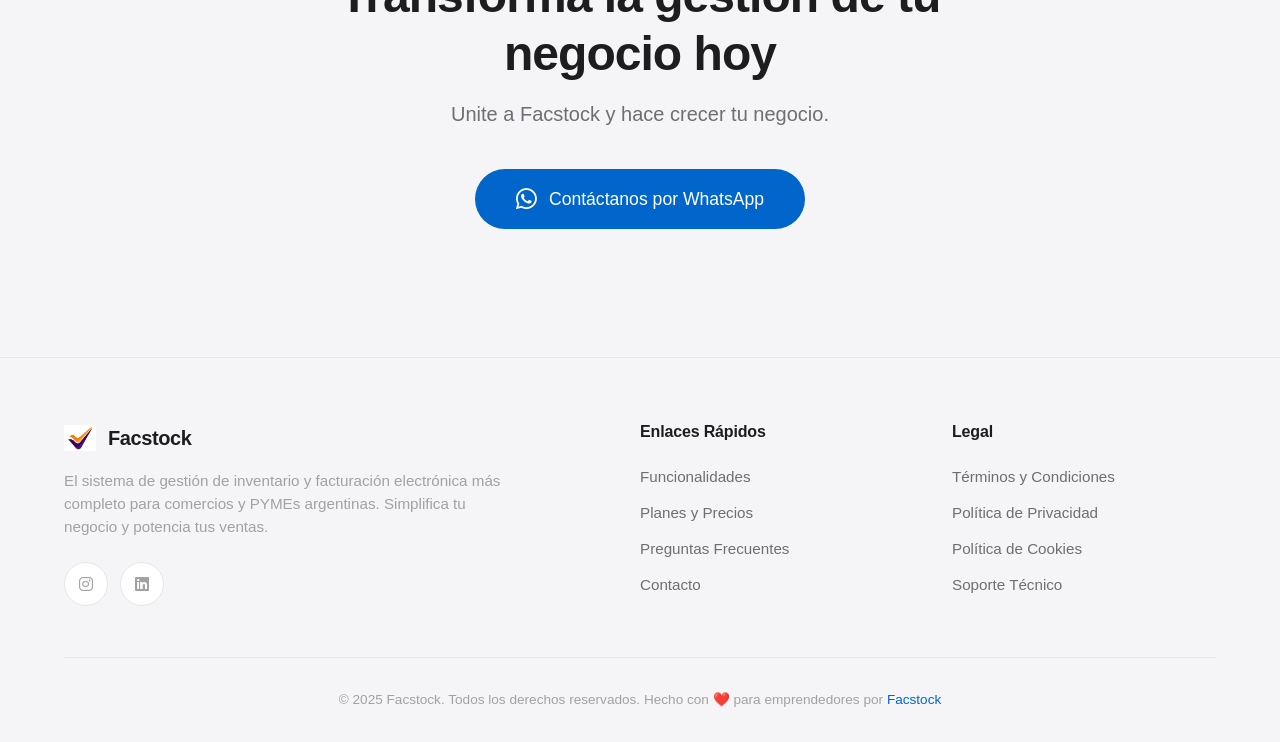
==== commit a9057a13: "remodelacion de facstock, nueva imagen, separacion de css en carpetas dentro de /css, agregar cosas " ====
--- a/index.html
+++ b/index.html
@@ -15,22 +15,22 @@
     <meta property="og:url" content="https://facstock.com">
     <meta property="og:title" content="Facstock - Sistema de Gestión de Inventario y Facturación Electrónica">
     <meta property="og:description" content="El sistema más completo para comercios y PYMEs argentinas. Compatible con AFIP-ARCA.">
-    <meta property="og:image" content="https://facstock.com/images/facstock-logo.png">
+    <meta property="og:image" content="https://facstock.com/images/facstock-logo.ico">
 
     <!-- Twitter -->
     <meta property="twitter:card" content="summary_large_image">
     <meta property="twitter:url" content="https://facstock.com">
     <meta property="twitter:title" content="Facstock - Sistema de Gestión de Inventario y Facturación Electrónica">
     <meta property="twitter:description" content="El sistema más completo para comercios y PYMEs argentinas. Compatible con AFIP-ARCA.">
-    <meta property="twitter:image" content="https://facstock.com/images/facstock-logo.png">
+    <meta property="twitter:image" content="https://facstock.com/images/facstock-logo.ico">
 
     <!-- Favicon -->
-    <link rel="icon" type="image/png" sizes="32x32" href="images/facstock-logo.png">
-    <link rel="icon" type="image/png" sizes="16x16" href="images/facstock-logo.png">
-    <link rel="apple-touch-icon" href="images/facstock-logo.png">
+    <link rel="icon" type="image/ico" sizes="32x32" href="images/facstock-logo.ico">
+    <link rel="icon" type="image/ico" sizes="16x16" href="images/facstock-logo.ico">
+    <link rel="apple-touch-icon" href="images/facstock-logo.ico">
 
     <!-- Preload critical resources -->
-    <link rel="preload" href="styles.css" as="style">
+    <link rel="stylesheet" href="css/main.css">
     <link rel="preload" href="https://cdnjs.cloudflare.com/ajax/libs/font-awesome/6.0.0/css/all.min.css" as="style">
     
     <!-- Stylesheets -->
@@ -72,7 +72,7 @@
                 <!-- Logo -->
                 <a href="#main-content" class="skip-link">
                 <div class="logo">
-                    <img src="images/facstock-logo.png" alt="Facstock Logo" class="logo-img" width="32" height="32">
+                    <img src="images/facstock-logo.webp" alt="Facstock Logo" class="logo-img" width="32" height="32">
                     <span class="logo-text">Facstock</span>
                 </div></a>
 
@@ -132,8 +132,8 @@
             <div class="container">
                 <div class="hero-content">
                     <h1 id="hero-title" class="hero-title">
-                        Facstock: Simplifica tu Negocio, 
-                        <span class="gradient-text">Potencia tus Ventas</span>
+                         Simplifica tu Negocio, 
+                        <span class="gradient-text">y Potencia tus Ventas</span>
                     </h1>
                     <p class="hero-subtitle">
                         El sistema de gestión de inventario y facturación electrónica para comercios y PYMEs de Argentina.
@@ -142,7 +142,7 @@
                     <div class="hero-actions">
                         <a href="https://front.facstock.com/" target="_blank">
                         <button class="btn btn-primary btn-large" type="button">
-                            ¡Pruébalo Gratis!
+                            Probalo Gratis!
                             <i class="fas fa-arrow-right" aria-hidden="true"></i>
                         </button></a>
                         <!--<a href="" target="_blank"><button class="btn btn-outline btn-large" type="button"> Solicitar Demo Gratuita</button></a>-->
@@ -226,9 +226,10 @@
                             <h3 class="feature-title">Gestión de Inventario</h3>
                         </div>
                         <ul class="feature-list">
-                            <li>Control de stock en tiempo real</li>
-                            <li>Carga de productos</li>
+                            <li>Gestion de stock en tiempo real</li>
                             <li>Migracion de productos <strong>tienda nube</strong></li>
+                            <li>Sucursales Multiples</li>
+                            <li>Aviso stock bajo</li>
                            <!-- <li>Múltiples depósitos/sucursales</li>-->
                         </ul>
                     </article>
@@ -241,9 +242,10 @@
                         </div>
                         <ul class="feature-list">
                             <li>Facturas A, B, C compatibles con AFIP-ARCA</li>
+                            <li>Notas de pedido</li>
                            <!-- <li>Personalización de comprobantes</li>
                             <li>Gestión de clientes y proveedores</li>-->
-                            <li>Integración automática con AFIP</li>
+                            <li>Integración con AFIP</li>
                             <li>Generacion de tikets</li>
                         </ul>
                     </article>
@@ -257,8 +259,9 @@
                         <ul class="feature-list">
                             <!--<li>Informes de ventas y rentabilidad</li>-->
                             <li>Reportes de stock</li>
-                            <li>Valor de inventario</li>
+                            <li>Valor de inventario disponible</li>
                             <li>Gestión de puntos de venta</li>
+                            <li>Productos agotados</li>
                         </ul>
                     </article>
                     <article class="feature-card">
@@ -270,120 +273,106 @@
                         </div>
                         <ul class="feature-list">
                            <!-- <li>CRM básico integrado</li>-->
+                           <li>Gestión de usuarios y permisos</li>
+                           <li>Exportación de datos en exel (proximamente)</li>
                             <li>Integración con Mercado Pago (proximamente)</li>
                             <li>Conexión con e-commerce (proximamente)</li>
-                            <li>Gestión de usuarios y permisos (proximamente)</li>
                         </ul>
                     </article>
                 </div>
             </div>
         </section>
 
-        <!-- Pricing Section -->
-        <section id="precios" class="pricing" aria-labelledby="pricing-title">
-            <div class="container">
-                <div class="section-header">
-                    <h2 id="pricing-title" class="section-title">Nuestros Planes</h2>
-                    <p class="section-subtitle">
-                        Elige el plan que mejor se adapte a las necesidades de tu negocio.
-                    </p>
-                </div>
-                
-                <div class="pricing-grid">
-                    <!--
-                    <article class="pricing-card">
-                        <div class="pricing-header">
-                            <h3 class="plan-name">Emprendedor</h3>
-                            <p class="plan-subtitle">Básico</p>
-                            <div class="plan-price">
-                                <span class="price">$20.000</span>
-                                <span class="period">+ IVA/mes</span>
-                            </div>
-                            <p class="plan-description">Ideal para kioscos, pequeños emprendimientos, ferias</p>
-                        </div>
-                        <ul class="plan-features">
-                            <li><i class="fas fa-check" aria-hidden="true"></i> Hasta 1.000 productos activos</li>
-                            <li><i class="fas fa-check" aria-hidden="true"></i> Hasta 3.000 comprobantes/mes</li>
-                            <li><i class="fas fa-check" aria-hidden="true"></i> 2 usuarios</li>
-                            <li><i class="fas fa-check" aria-hidden="true"></i> Reportes básicos de ventas</li>
-                            <li><i class="fas fa-check" aria-hidden="true"></i> Soporte por WhatsApp (24-48hs)</li>
-                        </ul>
-                        <a href="https://wa.me/5493834901162?text=¡Hola Facstock quiero contratar el plan emprendedor" target="_blank">
-                        <button class="btn btn-outline btn-full" type="button">Elegir Plan Emprendedor</button> </a>
-                    </article>
-
-                    <article class="pricing-card popular">
-                        <div class="popular-badge">¡El Más Popular!</div>
-                        <div class="pricing-header">
-                            <h3 class="plan-name">PYME</h3>
-                            <p class="plan-subtitle">Estándar</p>
-                            <div class="plan-price">
-                                <span class="price">$40.000</span>
-                                <span class="period">+ IVA/mes</span>
-                            </div>
-                            <p class="plan-description">Minimercados, ferreterías medianas, tiendas de tecnologia</p>
-                        </div>
-                        <ul class="plan-features">
-                            <li><i class="fas fa-check" aria-hidden="true"></i> Hasta 3.000 productos activos</li>
-                            <li><i class="fas fa-check" aria-hidden="true"></i> Hasta 5.000 comprobantes/mes</li>
-                            <li><i class="fas fa-check" aria-hidden="true"></i> 5 usuarios</li>
-                            <li><i class="fas fa-check" aria-hidden="true"></i> 1-5 sucursales</li>
-                            <li><i class="fas fa-check" aria-hidden="true"></i> Reportes avanzados completos</li>
-                            <li><i class="fas fa-check" aria-hidden="true"></i> Soporte prioritario (8-12hs)</li>
-                        </ul>
-                        <a href="https://wa.me/5493834901162?text=¡Hola Facstock quiero contratar el plan PYME" target="_blank">
-                        <button class="btn btn-primary btn-full" type="button">Elegir Plan PYME</button></a>
-                    </article>
-
-                    <article class="pricing-card">
-                        <div class="pricing-header">
-                            <h3 class="plan-name">Pro</h3>
-                            <p class="plan-subtitle">Premium</p>
-                            <div class="plan-price">
-                                <span class="price">$80.000</span>
-                                <span class="period">+ IVA/mes</span>
-                            </div>
-                            <p class="plan-description">Alto volumen, varias sucursales, distribuidoras</p>
-                        </div>
-                        <ul class="plan-features">
-                            <li><i class="fas fa-check" aria-hidden="true"></i> 10.000 productos </li>
-                            <li><i class="fas fa-check" aria-hidden="true"></i> Facturación electrónica </li>
-                            <li><i class="fas fa-check" aria-hidden="true"></i> 13 Usuarios </li>
-                            <li><i class="fas fa-check" aria-hidden="true"></i> 10 Depósitos/sucursales</li>
-                            <li><i class="fas fa-check" aria-hidden="true"></i> Soporte 24/7 prioritario</li>
-                            <li><i class="fas fa-check" aria-hidden="true"></i> Capacitaciones personalizadas</li>
-                        </ul>
-                        <a href="https://wa.me/5493834901162?text=¡Hola Facstock quiero contratar el plan Pro" target="_blank">
-                        <button class="btn btn-outline btn-full" type="button">Contactar para Plan Pro</button></a>
-                    </article>-->
-
-
-                    <article class="pricing-card">
-                        <div class="pricing-header">
-                            <h3 class="plan-name">Tester</h3>
-                            <p class="plan-subtitle">BETA</p>
-                            <div class="plan-price">
-                                <span class="price">$0</span>
-                               
-                            </div>
-                            <p class="plan-description">Probá núestro prodúcto y reportá errores o posibles mejoras</p>
-                        </div>
-                        <ul class="plan-features">
-                            <li><i class="fas fa-check" aria-hidden="true"></i> Plan pro ilimitado durante 3  meses</li>
-                        </ul>
-                        
-                        <a href="https://front.facstock.com/" target="_blank">
-                            <button class="btn btn-outline btn-full" type="button">Crear cuenta tester</button></a>
-                    </article>
-                </div> 
-                
-                <!--
-                <div class="pricing-note">
-                    <p><strong>Nota importante:</strong> Precios estimados y sujetos a actualización debido a la inflación. 
-                    ¡Consulta por tu plan anual y obtén un descuento!</p>
-                </div>-->
-            </div>
-        </section>
+       <!-- Pricing Section -->
+<section id="precios" class="pricing" aria-labelledby="pricing-title">
+    <div class="container">
+        <div class="section-header">
+            <h2 id="pricing-title" class="section-title">Nuestros Planes</h2>
+            <p class="section-subtitle">
+                Elige el plan que mejor se adapte a las necesidades de tu negocio.
+            </p>
+        </div>
+        
+        <div class="pricing-grid">
+            <!-- Plan Free / Tester -->
+            <article class="pricing-card">
+                <div class="pricing-header">
+                    <h3 class="plan-name">Free</h3>
+                    <p class="plan-subtitle">BETA TESTER</p>
+                    <div class="plan-price">
+                        <span class="price">$0</span>
+                    </div>
+                    <p class="plan-description">Probá nuestro producto y ayudanos a mejorarlo</p>
+                </div>
+                <ul class="plan-features">
+                    <li><i class="fas fa-check" aria-hidden="true"></i> Plan Pro ilimitado por 3 meses</li>
+                    <li><i class="fas fa-check" aria-hidden="true"></i> Soporte prioritario para feedback</li>
+                </ul>
+                <a href="https://front.facstock.com/" target="_blank">
+                    <button class="btn btn-outline btn-full" type="button">Crear cuenta tester</button>
+                </a>
+            </article>
+
+            <!-- Plan Básico -->
+            <article class="pricing-card">
+                <div class="pricing-header">
+                    <h3 class="plan-name">Básico</h3>
+                    <p class="plan-subtitle">PARA EMPRENDEDORES</p>
+                    <div class="plan-price">
+                        <span class="price">$20.000</span>
+                        <span class="period">+ IVA/mes</span>
+                    </div>
+                    <p class="plan-description">Ideal para kioscos, pequeños comercios y ferias</p>
+                </div>
+                <ul class="plan-features">
+                    <li><i class="fas fa-check" aria-hidden="true"></i> Hasta <strong>1.000 productos</strong> en stock</li>
+                    <li><i class="fas fa-check" aria-hidden="true"></i> Hasta <strong>500 facturas</strong> por mes</li>
+                    <li><i class="fas fa-check" aria-hidden="true"></i> <strong>2 usuarios</strong> incluidos</li>
+                    <li><i class="fas fa-check" aria-hidden="true"></i> <strong>1 sucursal</strong></li>
+                   <!-- <li><i class="fas fa-check" aria-hidden="true"></i> Facturación electrónica AFIP</li>-->
+                    <li><i class="fas fa-check" aria-hidden="true"></i> Reportes básicos de stock</li>
+                    <li><i class="fas fa-check" aria-hidden="true"></i> Soporte por WhatsApp</li>
+                </ul>
+                <a href="https://wa.me/5493834901162?text=¡Hola%20Facstock!%20Quiero%20contratar%20el%20plan%20Básico" target="_blank">
+                    <button class="btn btn-outline btn-full" type="button">Elegir Plan Básico</button>
+                </a>
+            </article>
+
+            <!-- Plan Pro -->
+            <article class="pricing-card popular">
+                <div class="popular-badge">MÁS ELEGIDO</div>
+                <div class="pricing-header">
+                    <h3 class="plan-name">Pro</h3>
+                    <p class="plan-subtitle">PARA NEGOCIOS EN CRECIMIENTO</p>
+                    <div class="plan-price">
+                        <span class="price">$30.000</span>
+                        <span class="period">+ IVA/mes</span>
+                    </div>
+                    <p class="plan-description">Minimercados, ferreterías, tiendas de tecnología</p>
+                </div>
+                <ul class="plan-features">
+                    <li><i class="fas fa-check" aria-hidden="true"></i> Hasta <strong>3.000 productos</strong> en stock</li>
+                    <li><i class="fas fa-check" aria-hidden="true"></i> Hasta <strong>1.500 facturas</strong> por mes</li>
+                    <li><i class="fas fa-check" aria-hidden="true"></i> <strong>5 usuarios</strong> incluidos</li>
+                    <li><i class="fas fa-check" aria-hidden="true"></i> Hasta <strong>3 sucursales</strong></li>
+                    <li><i class="fas fa-check" aria-hidden="true"></i> Facturación electrónica AFIP</li>
+                    <li><i class="fas fa-check" aria-hidden="true"></i> Múltiples puntos de venta</li>
+                    <li><i class="fas fa-check" aria-hidden="true"></i> Soporte prioritario 24/7</li>
+                    <li><i class="fas fa-check" aria-hidden="true"></i> Exportación de datos</li>
+                </ul>
+                <a href="https://wa.me/5493834901162?text=¡Hola%20Facstock!%20Quiero%20contratar%20el%20plan%20Pro" target="_blank">
+                    <button class="btn btn-primary btn-full" type="button">Elegir Plan Pro</button>
+                </a>
+            </article>
+        </div>
+        
+        <!-- Nota opcional sobre facturación -->
+        <div class="pricing-note">
+            <p> Los pagos anuales reciben descuento del 
+            <strong>20%</strong></p>
+        </div>
+    </div>
+</section>
 
         <!-- Testimonials Section 
         <section class="testimonials" aria-labelledby="testimonials-title">
@@ -542,7 +531,7 @@
         <div class="cta-content">
             <h2 id="cta-title" class="cta-title">Transforma la gestión de tu negocio hoy</h2>
             <p class="cta-subtitle">
-                Únete a cientos de comerciantes que ya confían en Facstock para hacer crecer sus negocios.
+                Unite a Facstock y hace crecer tu negocio.
             </p>
             <div class="cta-contact">
                 <a href="https://wa.me/5493834901162?text=¡Hola%20Facstock!%20Estoy%20interesado%20en%20conocer%20más%20sobre%20su%20sistema" 
@@ -553,9 +542,7 @@
                     <span>Contáctanos por WhatsApp</span>
                 </a>
             </div>
-            <p class="cta-note">
-                 prueba gratuita • Sin costo de implementación • Soporte en español
-            </p>
+            
         </div>
     </div>
 </section>
@@ -567,7 +554,7 @@
             <div class="footer-content">
                 <div class="footer-main">
                     <div class="footer-brand">
-                        <img src="images/facstock-logo.png" alt="Facstock Logo" class="footer-logo" width="32" height="32">
+                        <img src="images/facstock-logo.webp" alt="Facstock Logo" class="footer-logo" width="32" height="32">
                         <span class="footer-brand-text">Facstock</span>
                     </div>
                     <p class="footer-description">
@@ -577,7 +564,7 @@
                     <div class="footer-social">
                         <!--<a href="#" class="social-link" aria-label="Facebook"><i class="fab fa-facebook" aria-hidden="true"></i></a>
                              <a href="#" class="social-link" aria-label="Twitter"><i class="fab fa-twitter" aria-hidden="true"></i></a>-->
-                        <a href="https://www.instagram.com/catamarca_dev/?utm_source=qr&igsh=djFqNXprcXpmdGds#" target="_blank" class="social-link" aria-label="Instagram"><i class="fab fa-instagram" aria-hidden="true"></i></a>
+                        <a href="https://www.instagram.com/facstock_/" target="_blank" class="social-link" aria-label="Instagram"><i class="fab fa-instagram" aria-hidden="true"></i></a>
                        
                         <a href="https://www.linkedin.com/in/tomas-barros-a43a53222?utm_source=share&utm_campaign=share_via&utm_content=profile&utm_medium=android_app " target="_blank" class="social-link" aria-label="LinkedIn"><i class="fab fa-linkedin" aria-hidden="true"></i></a>
                     </div>
@@ -594,19 +581,74 @@
                 <div class="footer-legal">
                     <h3 class="footer-title">Legal</h3>
                     <ul class="footer-list">
-                        <li><a href="#" class="footer-link">Términos y Condiciones</a></li>
-                        <li><a href="#" class="footer-link">Política de Privacidad</a></li>
-                        <li><a href="#" class="footer-link">Política de Cookies</a></li>
+                        <li><a href="./terminos-y-condiciones.html" class="footer-link">Términos y Condiciones</a></li>
+                        <li><a href="./politica-de-privacidad.html" class="footer-link">Política de Privacidad</a></li>
+                        <li><a href="./politica-de-cookies.html" class="footer-link">Política de Cookies</a></li>
                         <li><a href="https://wa.me/5493834901162?text=¡Hola%20Facstock estoy por el soporte tecnico" target="_blank" class="footer-link">Soporte Técnico</a></li>
                     </ul>
                 </div>
             </div>
             <div class="footer-bottom">
-                <p>&copy; 2025 Facstock. Todos los derechos reservados. Hecho con ❤️ para emprendedores argentinos.</p>
+                <p>&copy; 2025 Facstock. Todos los derechos reservados. Hecho con ❤️ para emprendedores por
+                    <a href="https://www.linkedin.com/in/tomas-barros-a43a53222?utm_source=share&utm_campaign=share_via&utm_content=profile&utm_medium=android_app " target="_blank"  >Facstock</a>
+                </p>
             </div>
         </div>
     </footer>
 
     <script src="script.js"></script>
 </body>
+<!-- Cookie Consent Banner -->
+<div class="cookie-consent" id="cookieConsent" style="display: none; position: fixed; bottom: 0; left: 0; right: 0; background: var(--bg-primary); border-top: 1px solid var(--border-light); padding: 1rem; box-shadow: var(--shadow-lg); z-index: 9999; backdrop-filter: blur(10px);">
+    <div class="container" style="display: flex; flex-wrap: wrap; align-items: center; justify-content: space-between; gap: 1rem;">
+        <div style="flex: 1; min-width: 250px;">
+            <p style="margin: 0; color: var(--text-secondary); font-size: 0.9rem;">
+                <i class="fas fa-cookie-bite" style="color: var(--accent-color); margin-right: 0.5rem;"></i>
+                Usamos cookies para mejorar tu experiencia. 
+                <a href="politica-de-cookies.html" style="color: var(--accent-color);">Más información</a>
+            </p>
+        </div>
+        <div style="display: flex; gap: 0.75rem; flex-wrap: wrap;">
+            <button class="btn btn-outline" style="padding: 0.5rem 1rem; font-size: 0.9rem;" onclick="rejectCookies()">Rechazar</button>
+            <button class="btn btn-primary" style="padding: 0.5rem 1.5rem; font-size: 0.9rem;" onclick="acceptCookies()">Aceptar</button>
+        </div>
+    </div>
+</div>
+
+<script>
+// Cookie Consent Management
+function getCookie(name) {
+    const value = `; ${document.cookie}`;
+    const parts = value.split(`; ${name}=`);
+    if (parts.length === 2) return parts.pop().split(';').shift();
+}
+
+function setCookie(name, value, days) {
+    const date = new Date();
+    date.setTime(date.getTime() + (days * 24 * 60 * 60 * 1000));
+    document.cookie = `${name}=${value};expires=${date.toUTCString()};path=/;SameSite=Lax`;
+}
+
+function acceptCookies() {
+    setCookie('cookie_consent', 'accepted', 365);
+    document.getElementById('cookieConsent').style.display = 'none';
+    // Aquí puedes activar Google Analytics u otros servicios
+    console.log('Cookies aceptadas');
+}
+
+function rejectCookies() {
+    setCookie('cookie_consent', 'rejected', 365);
+    document.getElementById('cookieConsent').style.display = 'none';
+    // Aquí puedes desactivar Google Analytics
+    console.log('Cookies rechazadas');
+}
+
+// Verificar consentimiento al cargar la página
+document.addEventListener('DOMContentLoaded', function() {
+    const consent = getCookie('cookie_consent');
+    if (!consent) {
+        document.getElementById('cookieConsent').style.display = 'block';
+    }
+});
+</script>
 </html>
--- a/css/main.css
+++ b/css/main.css
@@ -0,0 +1,27 @@
+/* SETTINGS */
+@import url('settings/_variables.css');
+
+/* GENERIC */
+@import url('generic/_reset.css');
+
+/* ELEMENTS */
+@import url('elements/_headings.css');
+@import url('elements/_links.css');
+
+/* COMPONENTS */
+@import url('components/_buttons.css');
+@import url('components/_header.css');
+@import url('components/_hero.css');
+@import url('components/_benefits.css');
+@import url('components/_features.css');
+@import url('components/_pricing.css');
+@import url('components/_faq.css');
+@import url('components/_cta.css');
+@import url('components/_footer.css');
+
+/* UTILITIES */
+@import url('utilities/_accessibility.css');
+@import url('utilities/_animations.css');
+@import url('utilities/_responsive.css');
+@import url('utilities/_print.css');
+@import url('utilities/_theme.css');
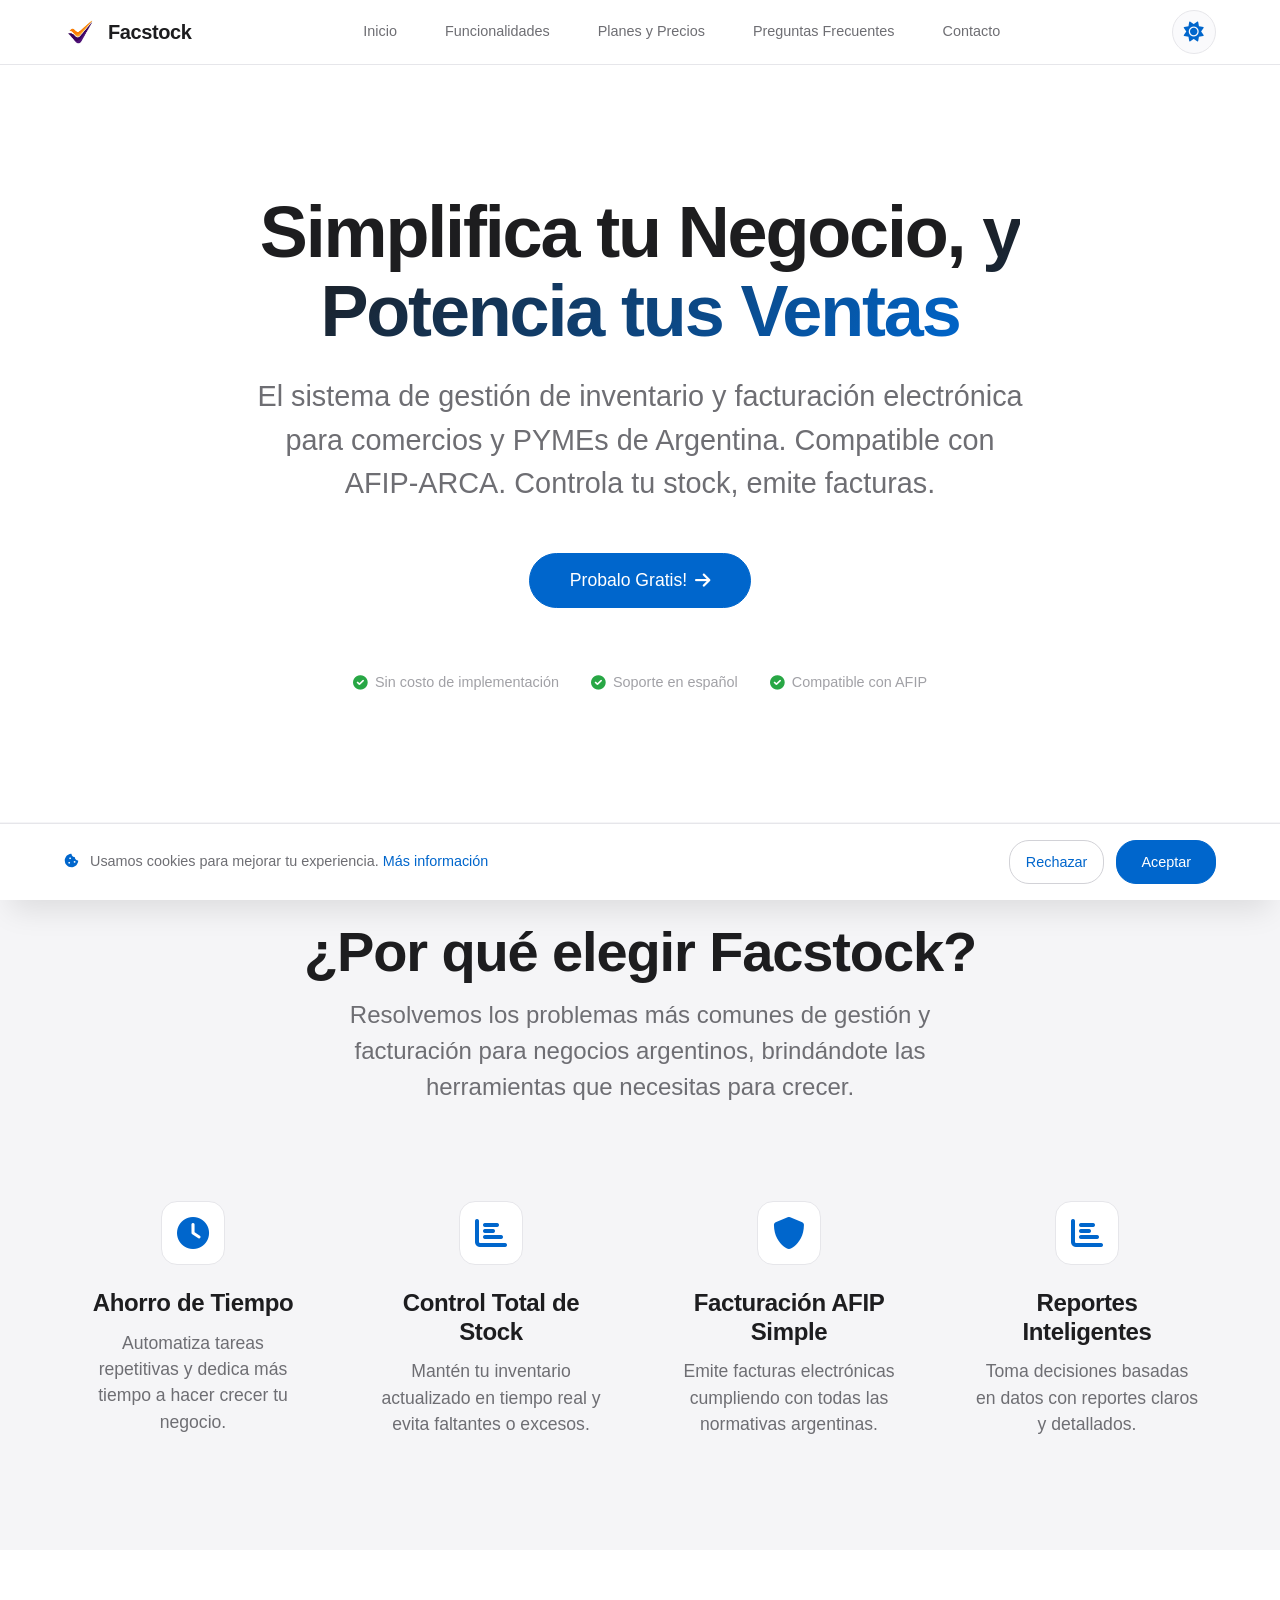
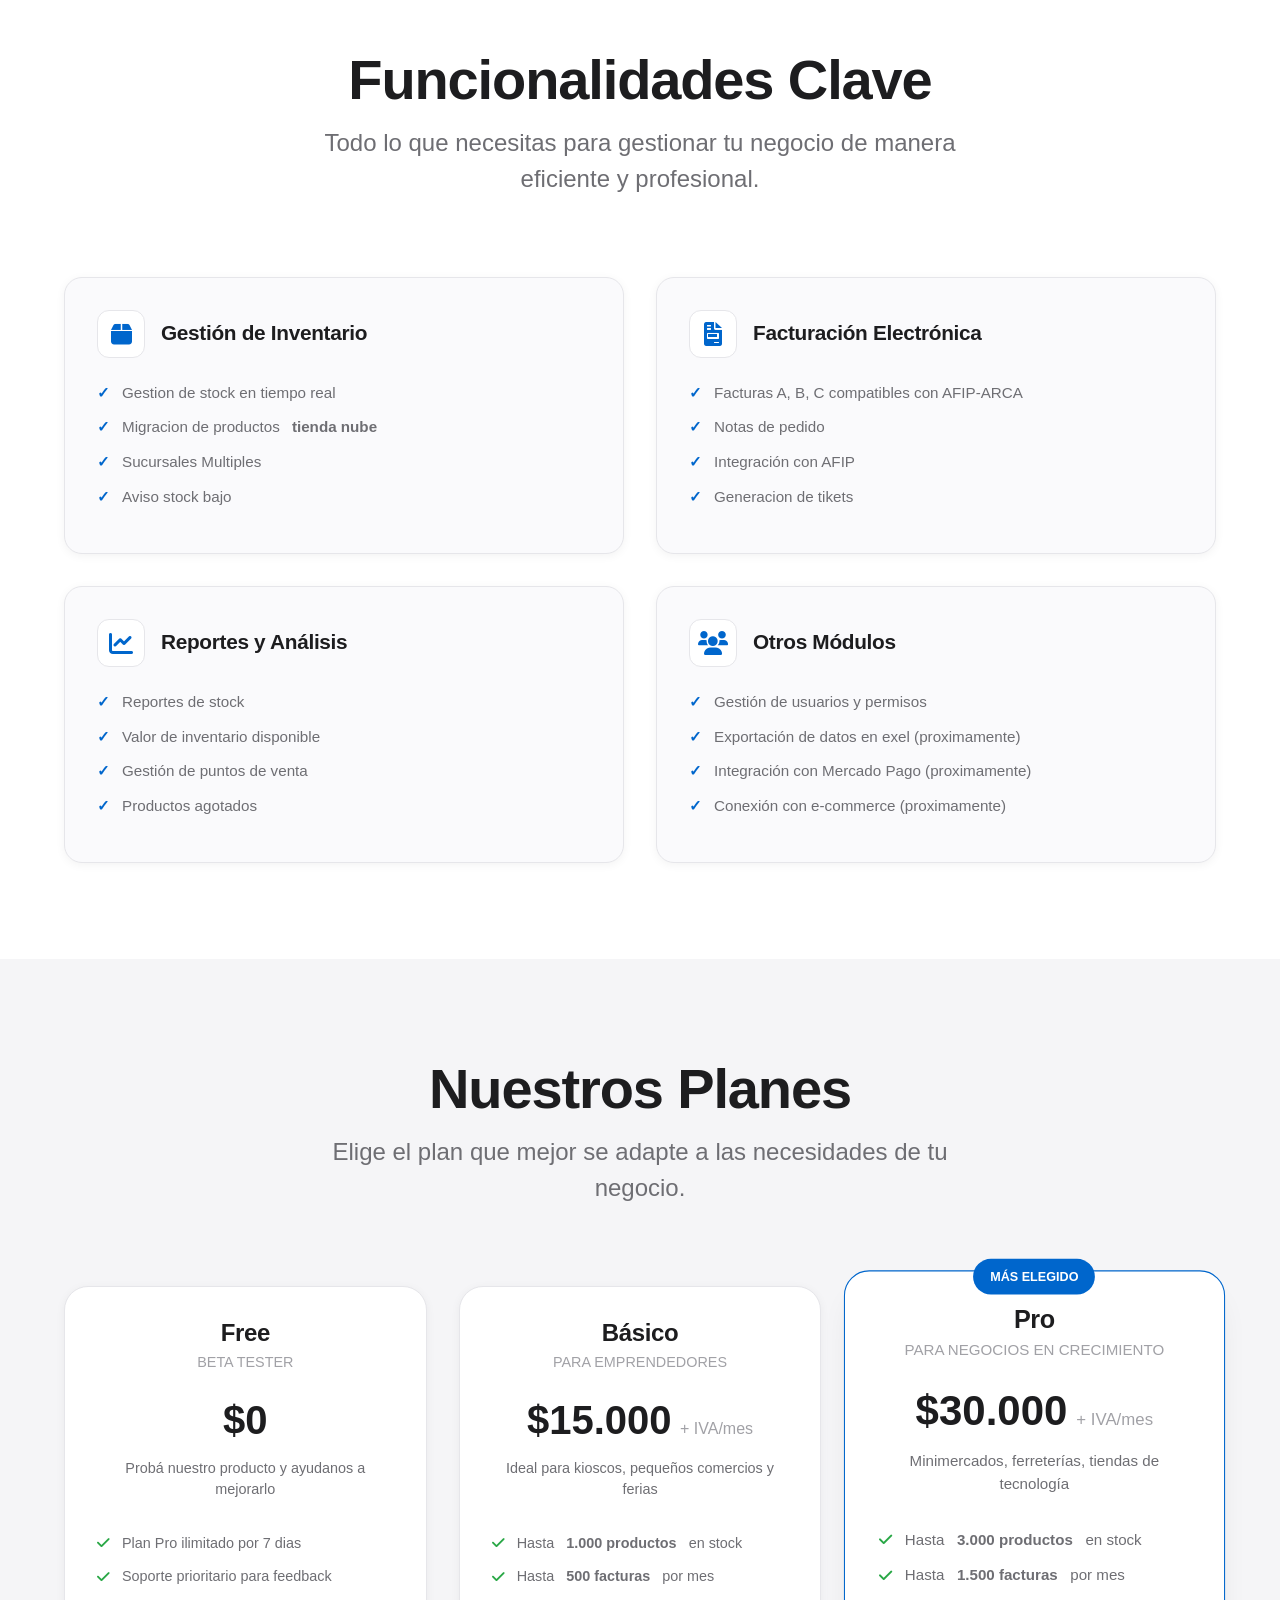
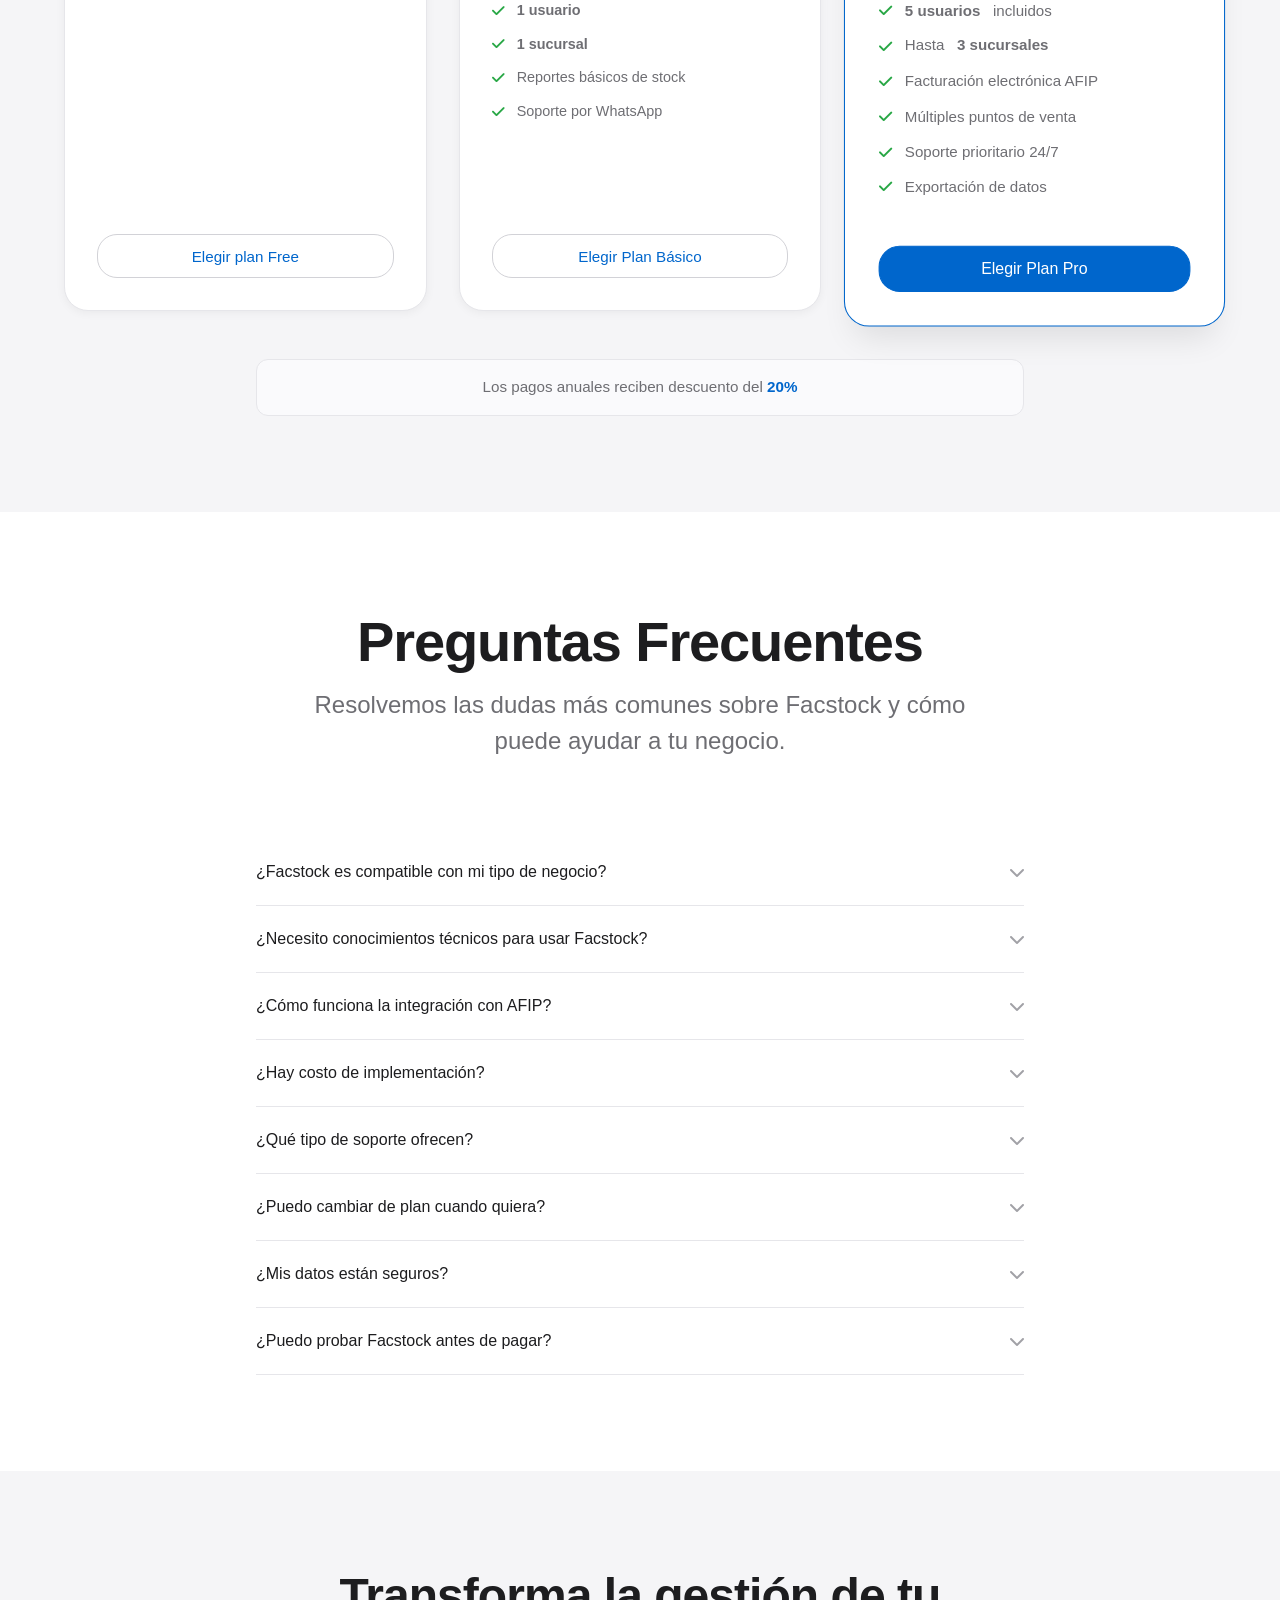
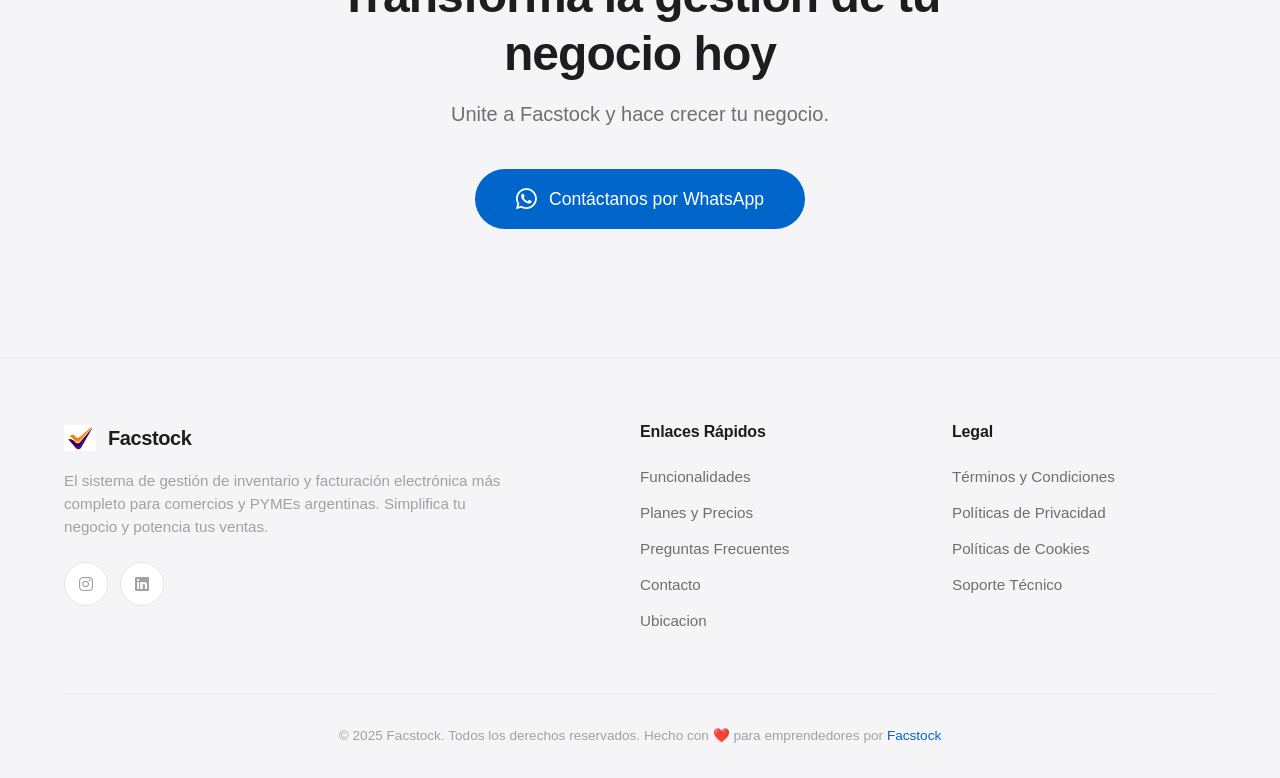
==== commit b4bd16f1: "mejoras de seo" ====
--- a/index.html
+++ b/index.html
@@ -34,7 +34,7 @@
     <link rel="preload" href="https://cdnjs.cloudflare.com/ajax/libs/font-awesome/6.0.0/css/all.min.css" as="style">
     
     <!-- Stylesheets -->
-    <link rel="stylesheet" href="styles.css">
+    <link rel="stylesheet" href="css/main.css">
     <link href="https://cdnjs.cloudflare.com/ajax/libs/font-awesome/6.0.0/css/all.min.css" rel="stylesheet">
 
     <!-- Structured Data -->
@@ -43,15 +43,20 @@
       "@context": "https://schema.org",
       "@type": "SoftwareApplication",
       "name": "Facstock",
-      "description": "Sistema de gestión de inventario y facturación electrónica para comercios y PYMEs de Argentina",
+      "description": "Sistema de gestion de inventario y facturacion electronica para comercios y PYMEs de Argentina",
       "url": "https://facstock.com",
       "applicationCategory": "BusinessApplication",
       "operatingSystem": "Web",
+      "brand": {
+        "@type": "Brand",
+        "name": "Facstock"
+      },
       "offers": {
         "@type": "Offer",
-        "price": "18000",
+        "price": "15000",
         "priceCurrency": "ARS",
-        "priceValidUntil": "2024-12-31"
+        "availability": "https://schema.org/InStock",
+        "url": "https://facstock.com/#precios"
       },
       "aggregateRating": {
         "@type": "AggregateRating",
@@ -305,11 +310,11 @@
                     <p class="plan-description">Probá nuestro producto y ayudanos a mejorarlo</p>
                 </div>
                 <ul class="plan-features">
-                    <li><i class="fas fa-check" aria-hidden="true"></i> Plan Pro ilimitado por 3 meses</li>
+                    <li><i class="fas fa-check" aria-hidden="true"></i> Plan Pro ilimitado por 7 dias</li>
                     <li><i class="fas fa-check" aria-hidden="true"></i> Soporte prioritario para feedback</li>
                 </ul>
                 <a href="https://front.facstock.com/" target="_blank">
-                    <button class="btn btn-outline btn-full" type="button">Crear cuenta tester</button>
+                    <button class="btn btn-outline btn-full" type="button">Elegir plan Free</button>
                 </a>
             </article>
 
@@ -319,7 +324,7 @@
                     <h3 class="plan-name">Básico</h3>
                     <p class="plan-subtitle">PARA EMPRENDEDORES</p>
                     <div class="plan-price">
-                        <span class="price">$20.000</span>
+                        <span class="price">$15.000</span>
                         <span class="period">+ IVA/mes</span>
                     </div>
                     <p class="plan-description">Ideal para kioscos, pequeños comercios y ferias</p>
@@ -327,7 +332,7 @@
                 <ul class="plan-features">
                     <li><i class="fas fa-check" aria-hidden="true"></i> Hasta <strong>1.000 productos</strong> en stock</li>
                     <li><i class="fas fa-check" aria-hidden="true"></i> Hasta <strong>500 facturas</strong> por mes</li>
-                    <li><i class="fas fa-check" aria-hidden="true"></i> <strong>2 usuarios</strong> incluidos</li>
+                    <li><i class="fas fa-check" aria-hidden="true"></i> <strong>1 usuario</strong></li>
                     <li><i class="fas fa-check" aria-hidden="true"></i> <strong>1 sucursal</strong></li>
                    <!-- <li><i class="fas fa-check" aria-hidden="true"></i> Facturación electrónica AFIP</li>-->
                     <li><i class="fas fa-check" aria-hidden="true"></i> Reportes básicos de stock</li>
@@ -373,71 +378,6 @@
         </div>
     </div>
 </section>
-
-        <!-- Testimonials Section 
-        <section class="testimonials" aria-labelledby="testimonials-title">
-            <div class="container">
-                <div class="section-header">
-                    <h2 id="testimonials-title" class="section-title">Clientes Satisfechos</h2>
-                    <p class="section-subtitle">
-                        Descubre cómo Facstock está ayudando a negocios como el tuyo a crecer y prosperar.
-                    </p>
-                </div>
-                <div class="testimonials-grid">
-                    <article class="testimonial-card">
-                        <div class="testimonial-rating" aria-label="5 estrellas">
-                            <i class="fas fa-star" aria-hidden="true"></i>
-                            <i class="fas fa-star" aria-hidden="true"></i>
-                            <i class="fas fa-star" aria-hidden="true"></i>
-                            <i class="fas fa-star" aria-hidden="true"></i>
-                            <i class="fas fa-star" aria-hidden="true"></i>
-                        </div>
-                        <blockquote class="testimonial-content">
-                            "Facstock me cambió la vida. Antes perdía horas haciendo facturas a mano, 
-                            ahora todo es automático y puedo enfocarme en atender a mis clientes."
-                        </blockquote>
-                        <div class="testimonial-author">
-                            <p class="author-name">Juan Pérez</p>
-                            <p class="author-business">Kiosco 'El Rincón'</p>
-                        </div>
-                    </article>
-                    <article class="testimonial-card">
-                        <div class="testimonial-rating" aria-label="5 estrellas">
-                            <i class="fas fa-star" aria-hidden="true"></i>
-                            <i class="fas fa-star" aria-hidden="true"></i>
-                            <i class="fas fa-star" aria-hidden="true"></i>
-                            <i class="fas fa-star" aria-hidden="true"></i>
-                            <i class="fas fa-star" aria-hidden="true"></i>
-                        </div>
-                        <blockquote class="testimonial-content">
-                            "El control de stock es increíble. Ya no me quedo sin mercadería importante 
-                            y los reportes me ayudan a saber qué productos vender más."
-                        </blockquote>
-                        <div class="testimonial-author">
-                            <p class="author-name">María González</p>
-                            <p class="author-business">Boutique 'Estilo Único'</p>
-                        </div>
-                    </article>
-                    <article class="testimonial-card">
-                        <div class="testimonial-rating" aria-label="5 estrellas">
-                            <i class="fas fa-star" aria-hidden="true"></i>
-                            <i class="fas fa-star" aria-hidden="true"></i>
-                            <i class="fas fa-star" aria-hidden="true"></i>
-                            <i class="fas fa-star" aria-hidden="true"></i>
-                            <i class="fas fa-star" aria-hidden="true"></i>
-                        </div>
-                        <blockquote class="testimonial-content">
-                            "La integración con AFIP es perfecta. Mis facturas salen automáticamente 
-                            y nunca más tuve problemas con la AFIP. Súper recomendado."
-                        </blockquote>
-                        <div class="testimonial-author">
-                            <p class="author-name">Carlos Rodríguez</p>
-                            <p class="author-business">Ferretería 'Todo Hogar'</p>
-                        </div>
-                    </article>
-                </div>
-            </div>
-        </section>-->
 
         <!-- FAQ Section -->
         <section id="faq" class="faq" aria-labelledby="faq-title">
@@ -546,6 +486,7 @@
         </div>
     </div>
 </section>
+
     </main>
 
     <!-- Footer -->
@@ -566,7 +507,7 @@
                              <a href="#" class="social-link" aria-label="Twitter"><i class="fab fa-twitter" aria-hidden="true"></i></a>-->
                         <a href="https://www.instagram.com/facstock_/" target="_blank" class="social-link" aria-label="Instagram"><i class="fab fa-instagram" aria-hidden="true"></i></a>
                        
-                        <a href="https://www.linkedin.com/in/tomas-barros-a43a53222?utm_source=share&utm_campaign=share_via&utm_content=profile&utm_medium=android_app " target="_blank" class="social-link" aria-label="LinkedIn"><i class="fab fa-linkedin" aria-hidden="true"></i></a>
+                        <a href="https://www.linkedin.com/company/facstock/" target="_blank" class="social-link" aria-label="LinkedIn"><i class="fab fa-linkedin" aria-hidden="true"></i></a>
                     </div>
                 </div>
                 <div class="footer-links">
@@ -576,21 +517,22 @@
                         <li><a href="#precios" class="footer-link">Planes y Precios</a></li>
                         <li><a href="#faq" class="footer-link">Preguntas Frecuentes</a></li>
                         <li><a href="#contacto" class="footer-link">Contacto</a></li>
+                        <li>   <a href="https://maps.app.goo.gl/HWqXecHLHPqGzmUv5" class="footer-link" target="_blank">Ubicacion</a></li>
                     </ul>
                 </div>
                 <div class="footer-legal">
                     <h3 class="footer-title">Legal</h3>
                     <ul class="footer-list">
                         <li><a href="./terminos-y-condiciones.html" class="footer-link">Términos y Condiciones</a></li>
-                        <li><a href="./politica-de-privacidad.html" class="footer-link">Política de Privacidad</a></li>
-                        <li><a href="./politica-de-cookies.html" class="footer-link">Política de Cookies</a></li>
+                        <li><a href="./politica-de-privacidad.html" class="footer-link">Políticas de Privacidad</a></li>
+                        <li><a href="./politica-de-cookies.html" class="footer-link">Políticas de Cookies</a></li>
                         <li><a href="https://wa.me/5493834901162?text=¡Hola%20Facstock estoy por el soporte tecnico" target="_blank" class="footer-link">Soporte Técnico</a></li>
                     </ul>
                 </div>
             </div>
             <div class="footer-bottom">
                 <p>&copy; 2025 Facstock. Todos los derechos reservados. Hecho con ❤️ para emprendedores por
-                    <a href="https://www.linkedin.com/in/tomas-barros-a43a53222?utm_source=share&utm_campaign=share_via&utm_content=profile&utm_medium=android_app " target="_blank"  >Facstock</a>
+                    <a href="https://www.linkedin.com/company/facstock/" target="_blank"  >Facstock</a>
                 </p>
             </div>
         </div>
--- a/css/main.css
+++ b/css/main.css
@@ -1,27 +1,27 @@
 /* SETTINGS */
-@import url('settings/_variables.css');
+@import url('settings/variables.css');
 
 /* GENERIC */
-@import url('generic/_reset.css');
+@import url('generic/reset.css');
 
 /* ELEMENTS */
-@import url('elements/_headings.css');
-@import url('elements/_links.css');
+@import url('elements/headings.css');
+@import url('elements/links.css');
 
 /* COMPONENTS */
-@import url('components/_buttons.css');
-@import url('components/_header.css');
-@import url('components/_hero.css');
-@import url('components/_benefits.css');
-@import url('components/_features.css');
-@import url('components/_pricing.css');
-@import url('components/_faq.css');
-@import url('components/_cta.css');
-@import url('components/_footer.css');
+@import url('components/buttons.css');
+@import url('components/header.css');
+@import url('components/hero.css');
+@import url('components/benefits.css');
+@import url('components/features.css');
+@import url('components/pricing.css');
+@import url('components/faq.css');
+@import url('components/cta.css');
+@import url('components/footer.css');
 
 /* UTILITIES */
-@import url('utilities/_accessibility.css');
-@import url('utilities/_animations.css');
-@import url('utilities/_responsive.css');
-@import url('utilities/_print.css');
-@import url('utilities/_theme.css');+@import url('utilities/accessibility.css');
+@import url('utilities/animations.css');
+@import url('utilities/responsive.css');
+@import url('utilities/print.css');
+@import url('utilities/theme.css');
--- a/css/main.css
+++ b/css/main.css
@@ -1,27 +1,27 @@
 /* SETTINGS */
-@import url('settings/_variables.css');
+@import url('settings/variables.css');
 
 /* GENERIC */
-@import url('generic/_reset.css');
+@import url('generic/reset.css');
 
 /* ELEMENTS */
-@import url('elements/_headings.css');
-@import url('elements/_links.css');
+@import url('elements/headings.css');
+@import url('elements/links.css');
 
 /* COMPONENTS */
-@import url('components/_buttons.css');
-@import url('components/_header.css');
-@import url('components/_hero.css');
-@import url('components/_benefits.css');
-@import url('components/_features.css');
-@import url('components/_pricing.css');
-@import url('components/_faq.css');
-@import url('components/_cta.css');
-@import url('components/_footer.css');
+@import url('components/buttons.css');
+@import url('components/header.css');
+@import url('components/hero.css');
+@import url('components/benefits.css');
+@import url('components/features.css');
+@import url('components/pricing.css');
+@import url('components/faq.css');
+@import url('components/cta.css');
+@import url('components/footer.css');
 
 /* UTILITIES */
-@import url('utilities/_accessibility.css');
-@import url('utilities/_animations.css');
-@import url('utilities/_responsive.css');
-@import url('utilities/_print.css');
-@import url('utilities/_theme.css');+@import url('utilities/accessibility.css');
+@import url('utilities/animations.css');
+@import url('utilities/responsive.css');
+@import url('utilities/print.css');
+@import url('utilities/theme.css');
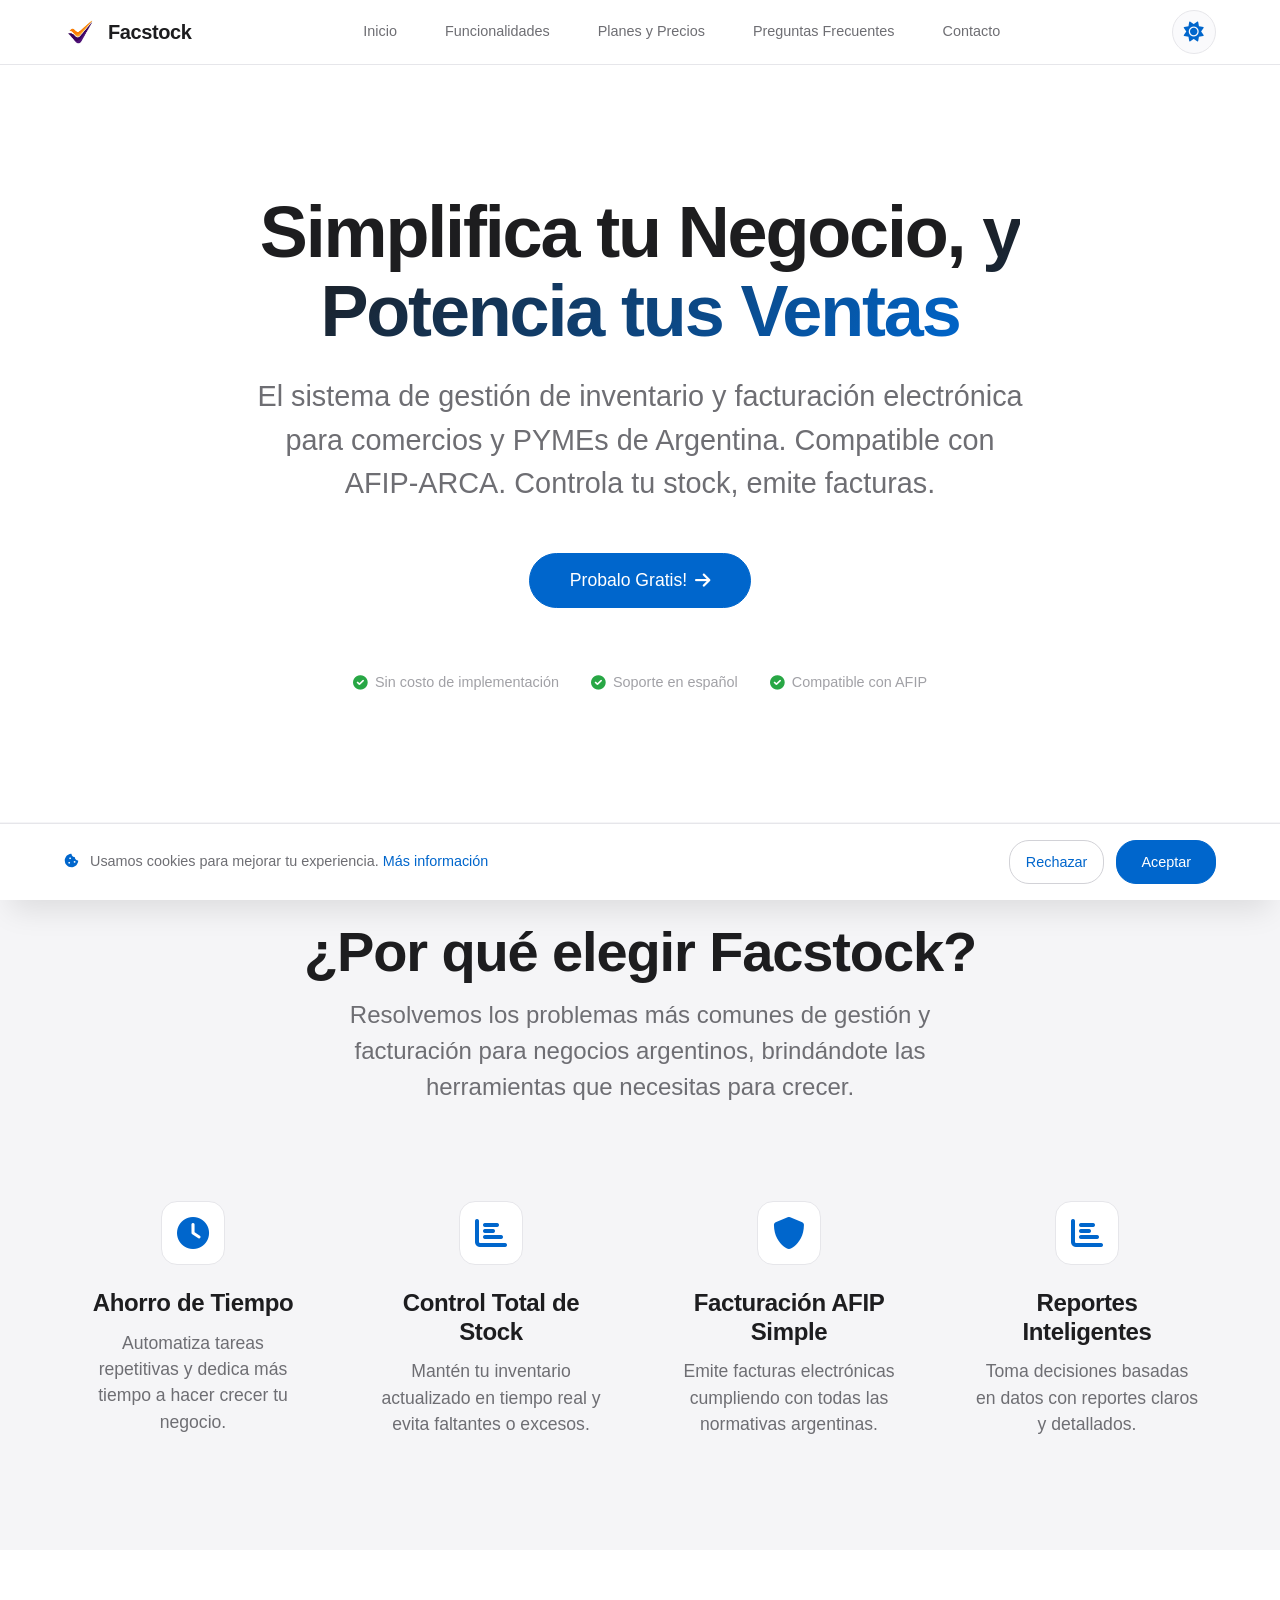
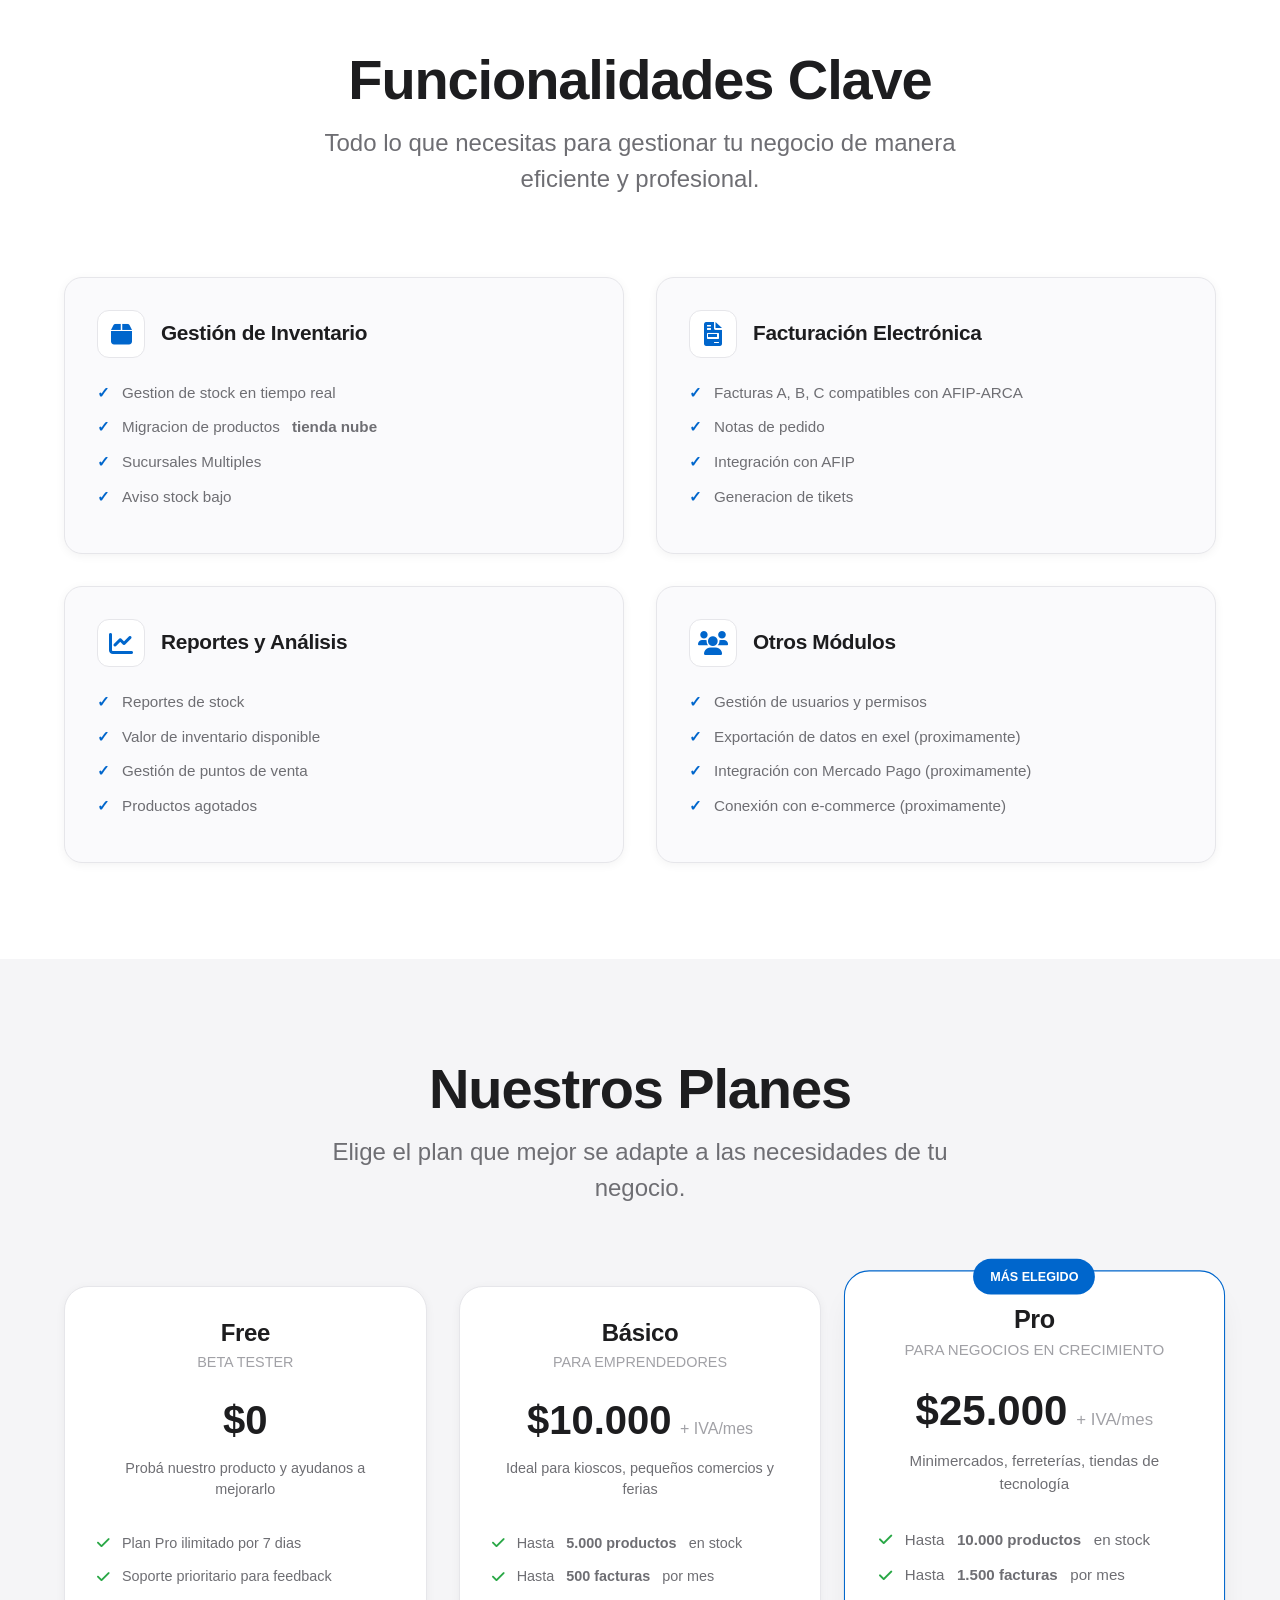
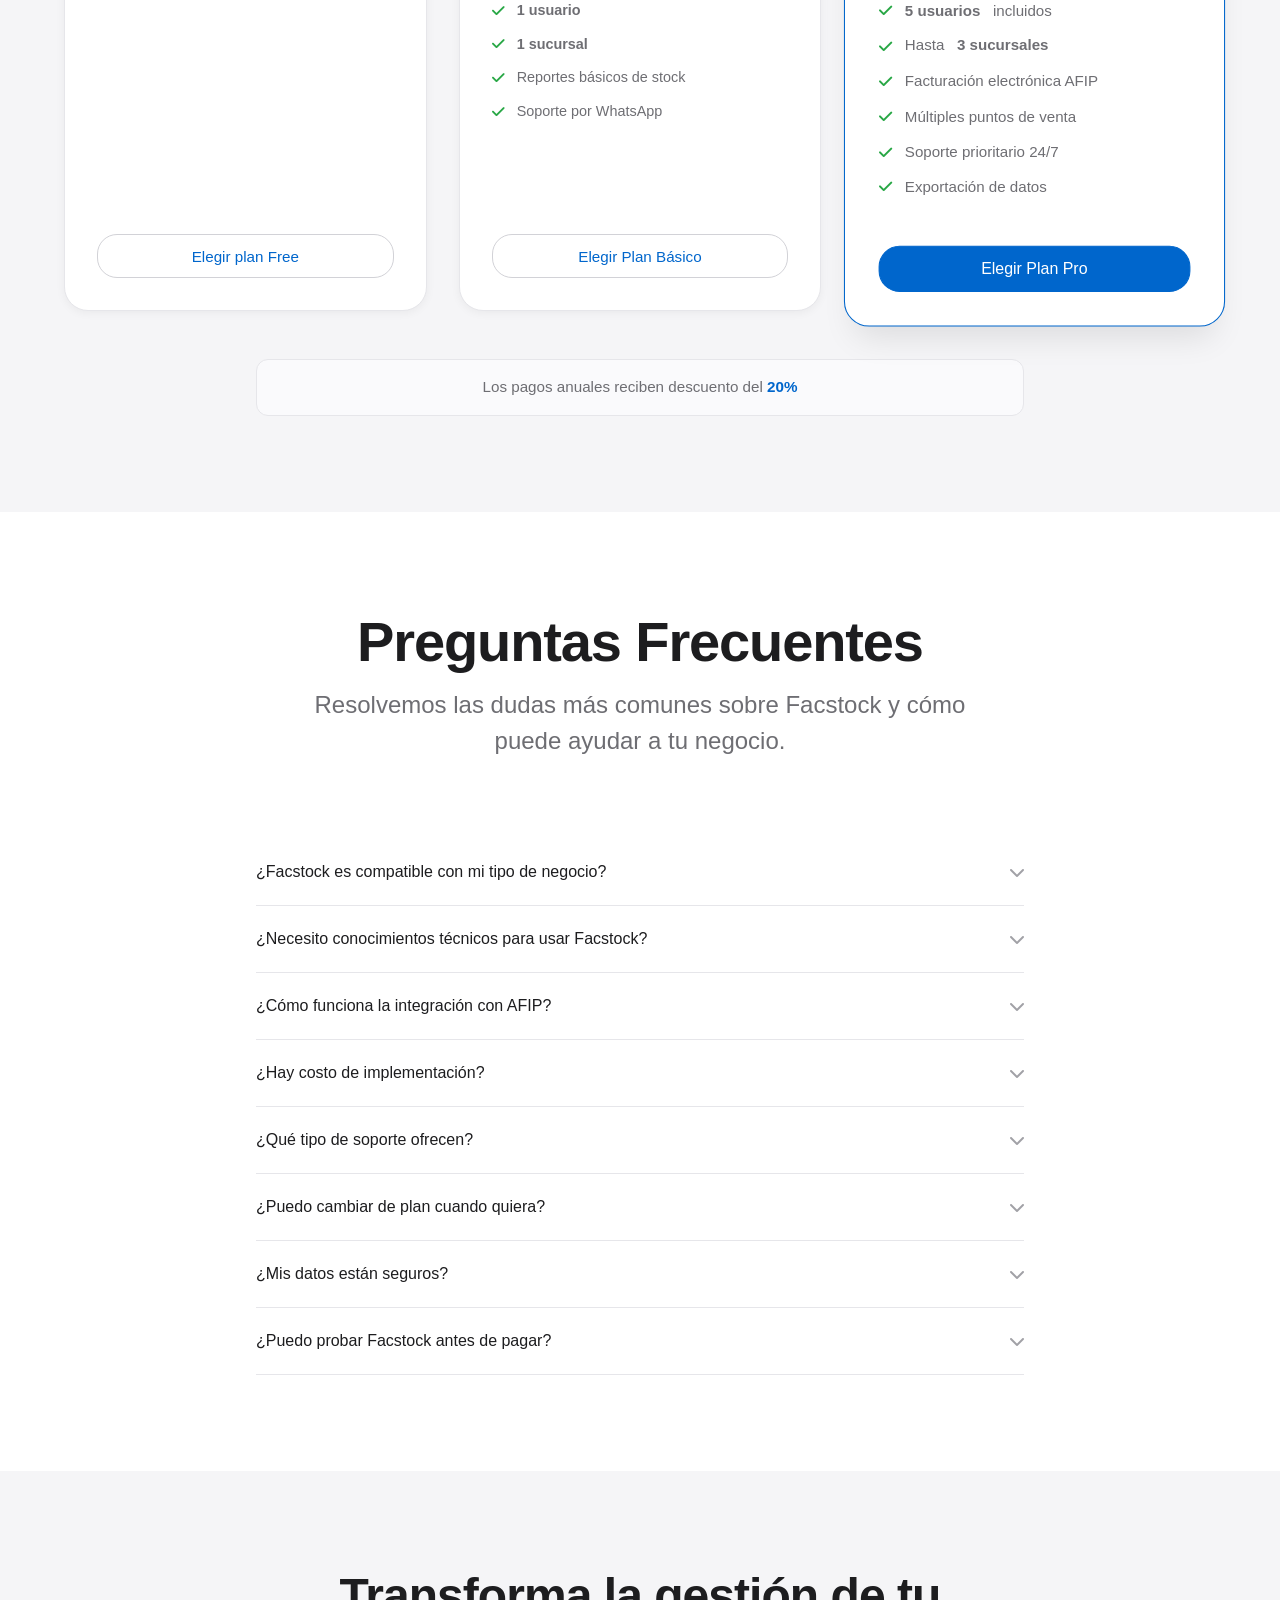
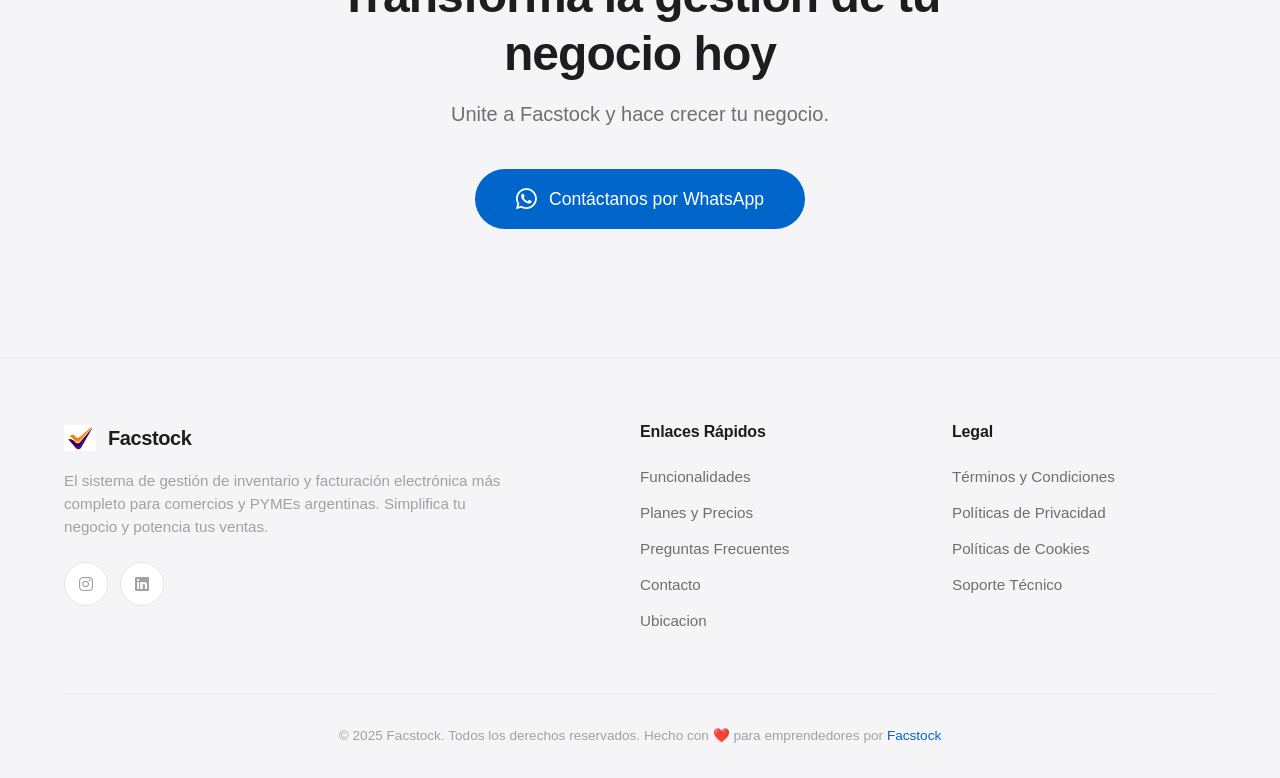
==== commit e654aa5f: "cambio de precios" ====
--- a/index.html
+++ b/index.html
@@ -324,13 +324,13 @@
                     <h3 class="plan-name">Básico</h3>
                     <p class="plan-subtitle">PARA EMPRENDEDORES</p>
                     <div class="plan-price">
-                        <span class="price">$15.000</span>
+                        <span class="price">$10.000</span>
                         <span class="period">+ IVA/mes</span>
                     </div>
                     <p class="plan-description">Ideal para kioscos, pequeños comercios y ferias</p>
                 </div>
                 <ul class="plan-features">
-                    <li><i class="fas fa-check" aria-hidden="true"></i> Hasta <strong>1.000 productos</strong> en stock</li>
+                    <li><i class="fas fa-check" aria-hidden="true"></i> Hasta <strong>5.000 productos</strong> en stock</li>
                     <li><i class="fas fa-check" aria-hidden="true"></i> Hasta <strong>500 facturas</strong> por mes</li>
                     <li><i class="fas fa-check" aria-hidden="true"></i> <strong>1 usuario</strong></li>
                     <li><i class="fas fa-check" aria-hidden="true"></i> <strong>1 sucursal</strong></li>
@@ -350,13 +350,13 @@
                     <h3 class="plan-name">Pro</h3>
                     <p class="plan-subtitle">PARA NEGOCIOS EN CRECIMIENTO</p>
                     <div class="plan-price">
-                        <span class="price">$30.000</span>
+                        <span class="price">$25.000</span>
                         <span class="period">+ IVA/mes</span>
                     </div>
                     <p class="plan-description">Minimercados, ferreterías, tiendas de tecnología</p>
                 </div>
                 <ul class="plan-features">
-                    <li><i class="fas fa-check" aria-hidden="true"></i> Hasta <strong>3.000 productos</strong> en stock</li>
+                    <li><i class="fas fa-check" aria-hidden="true"></i> Hasta <strong>10.000 productos</strong> en stock</li>
                     <li><i class="fas fa-check" aria-hidden="true"></i> Hasta <strong>1.500 facturas</strong> por mes</li>
                     <li><i class="fas fa-check" aria-hidden="true"></i> <strong>5 usuarios</strong> incluidos</li>
                     <li><i class="fas fa-check" aria-hidden="true"></i> Hasta <strong>3 sucursales</strong></li>
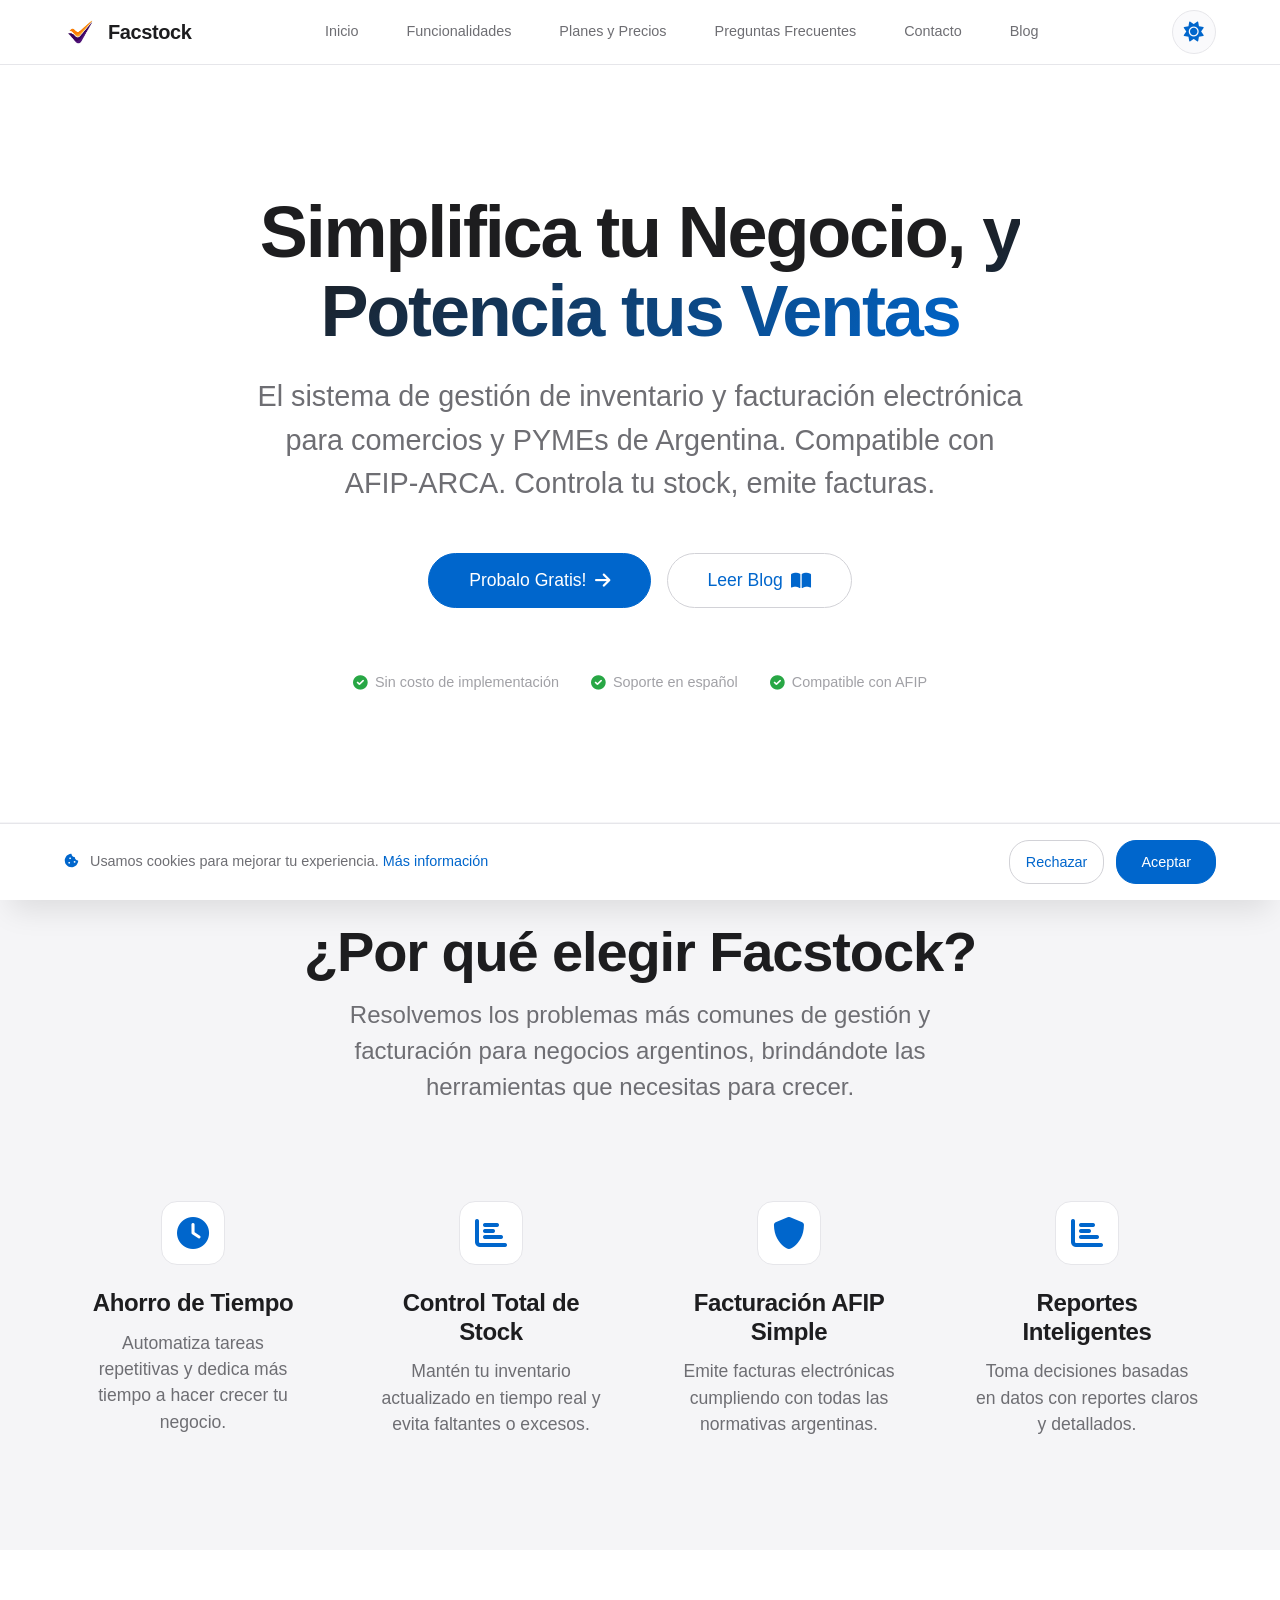
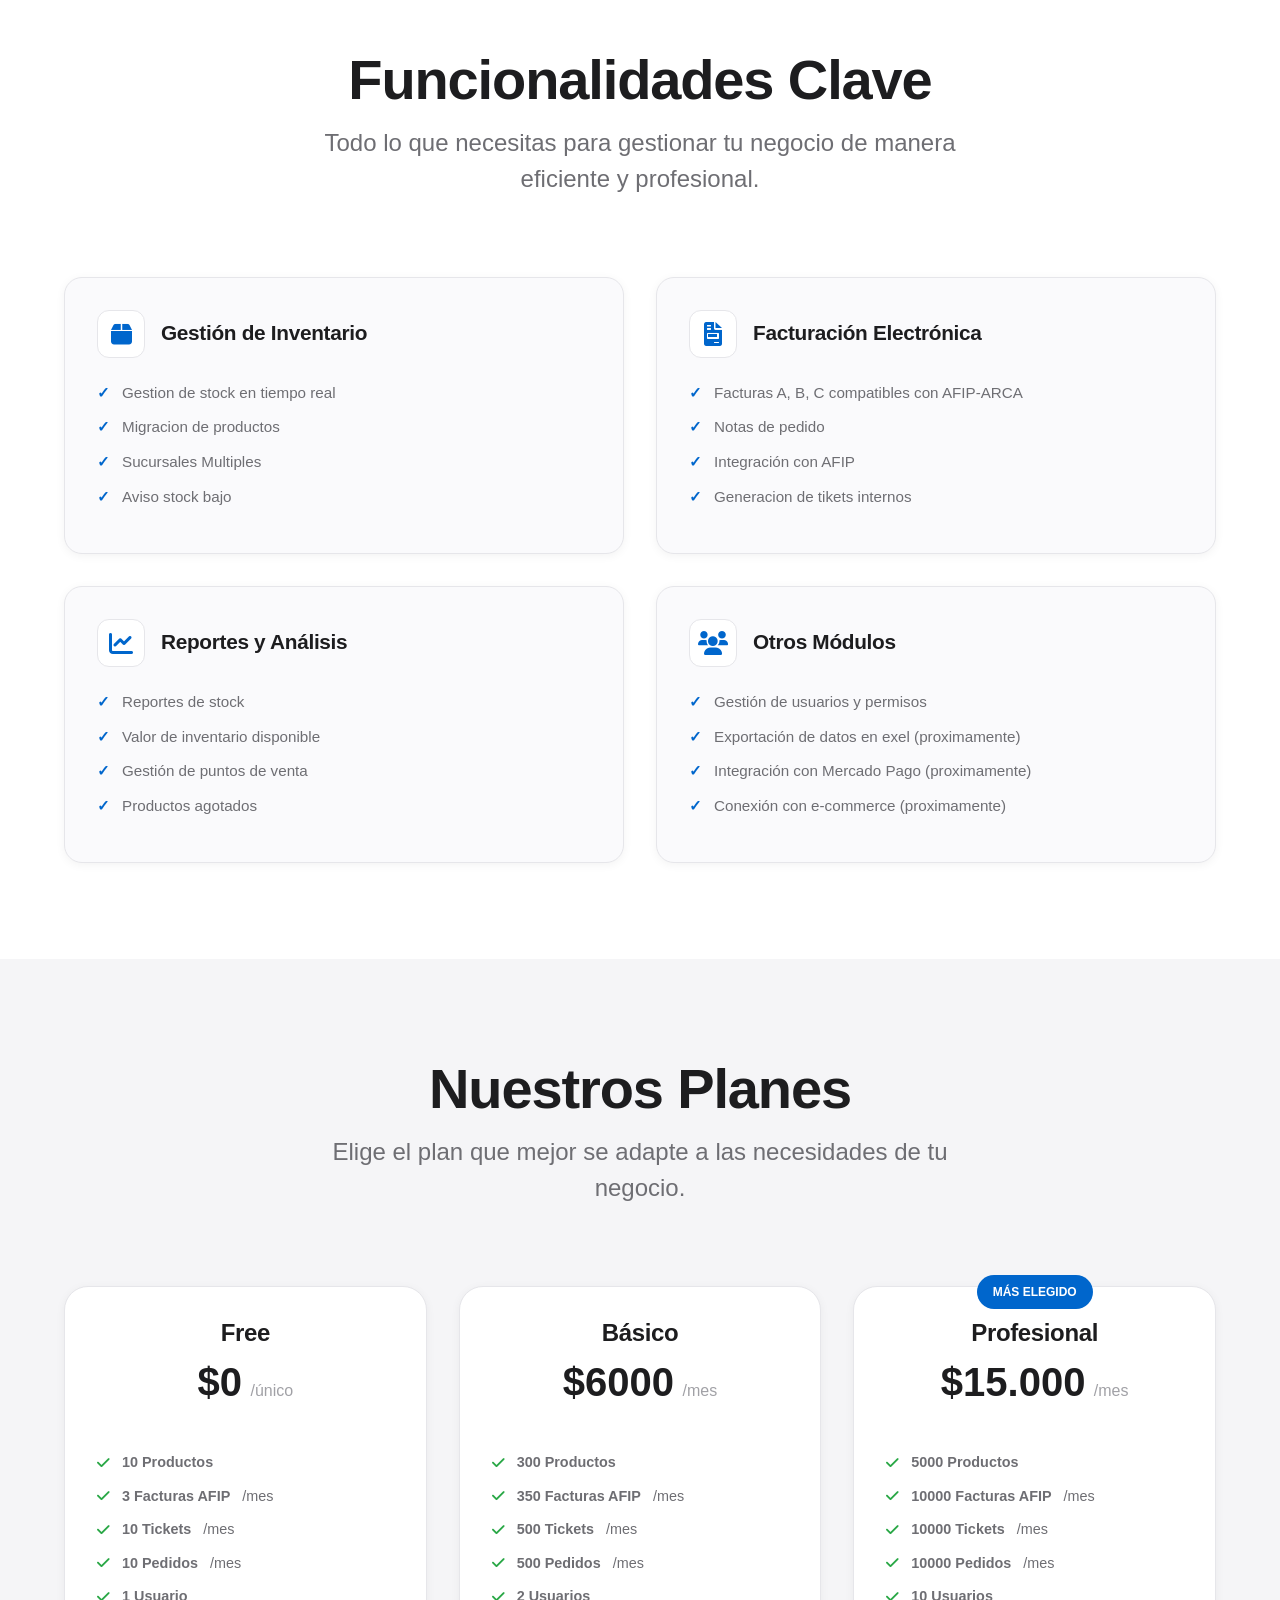
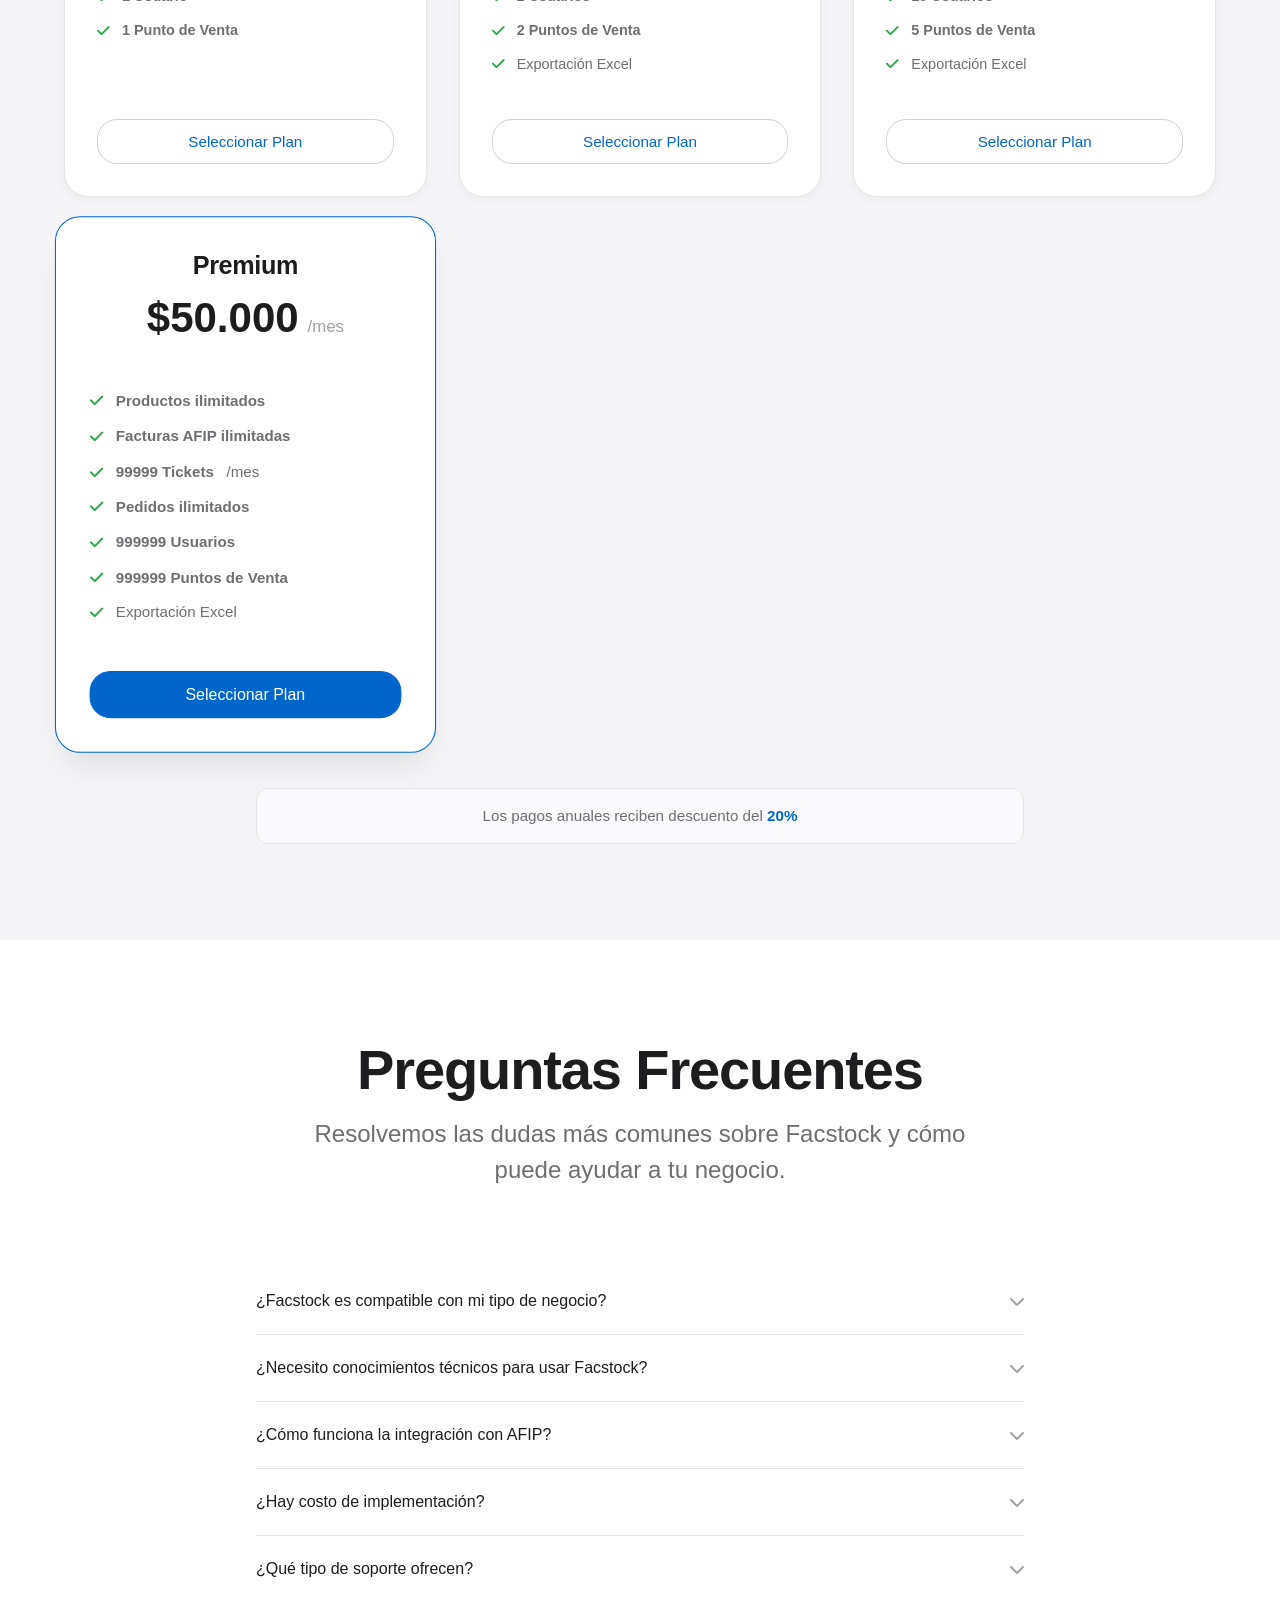
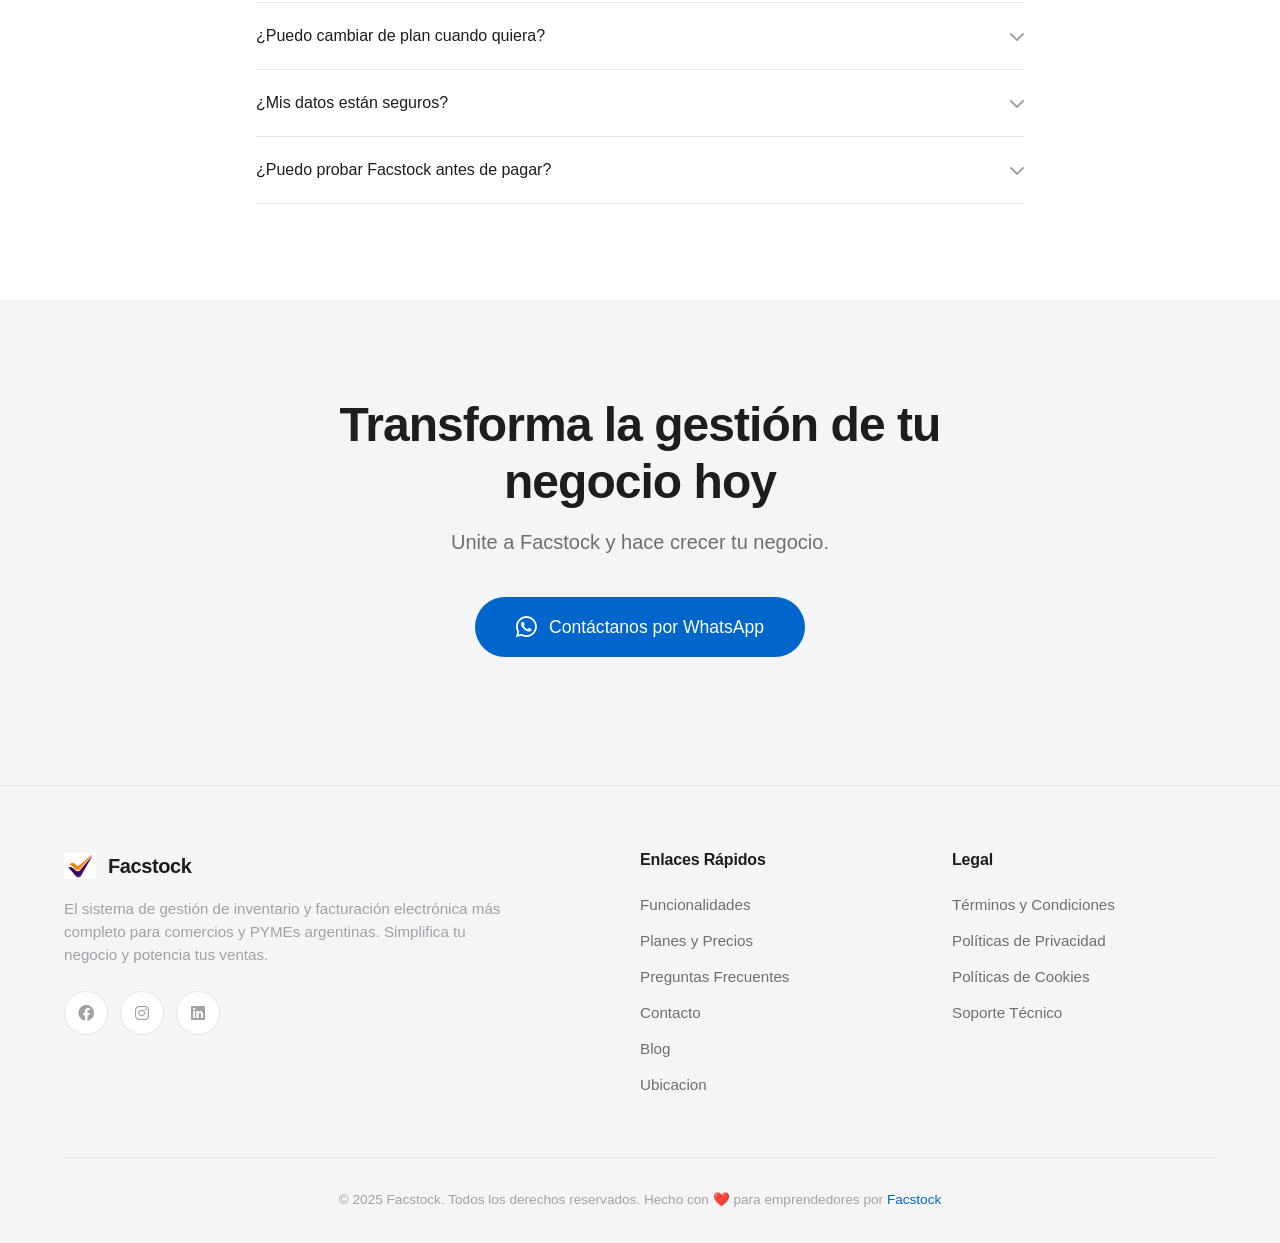
==== commit a6ae1c3c: "facstock blog y mejoras del seo" ====
--- a/index.html
+++ b/index.html
@@ -3,26 +3,52 @@
 <head>
     <meta charset="UTF-8">
     <meta name="viewport" content="width=device-width, initial-scale=1.0">
-    <title>Sistema de inventario y facturacion electronica</title>
-    <meta name="description" content="Facstock es el sistema de gestión de inventario y facturación electrónica más completo para comercios y PYMEs de Argentina. Compatible con AFIP-ARCA. Controla tu stock, emite facturas y toma decisiones inteligentes.">
-    <meta name="keywords" content="sistema facturación argentina, software inventario PyMEs, AFIP ARCA, gestión stock, facturación electrónica, control inventario, software comercios">
+    <title>Facstock | Software de inventario y facturación electrónica para PYMEs</title>
+    <meta name="description" content="Facstock es el software argentino para comercios y PYMEs que controla stock, gestiona inventario y emite facturas electrónicas AFIP con facilidad.">
+    <meta name="keywords" content="Facstock, software de inventario, facturación electrónica, AFIP, PYMEs Argentina, control de stock, punto de venta, gestión de inventario, venta online">
     <meta name="author" content="Facstock">
     <meta name="robots" content="index, follow">
-    <link rel="canonical" href="https://facstock.com">
+    <meta name="theme-color" content="#0f172a">
+    <link rel="canonical" href="https://facstock.com/">
     
     <!-- Open Graph / Facebook -->
+    <meta property="og:site_name" content="Facstock">
     <meta property="og:type" content="website">
-    <meta property="og:url" content="https://facstock.com">
-    <meta property="og:title" content="Facstock - Sistema de Gestión de Inventario y Facturación Electrónica">
-    <meta property="og:description" content="El sistema más completo para comercios y PYMEs argentinas. Compatible con AFIP-ARCA.">
-    <meta property="og:image" content="https://facstock.com/images/facstock-logo.ico">
+    <meta property="og:url" content="https://facstock.com/">
+    <meta property="og:title" content="Facstock | Software de inventario y facturación electrónica para PYMEs">
+    <meta property="og:description" content="Software para comercios y PYMEs argentinas que gestiona stock y facturación electrónica AFIP en un solo lugar.">
+    <meta property="og:image" content="https://facstock.com/images/facstock-logo.webp">
 
     <!-- Twitter -->
-    <meta property="twitter:card" content="summary_large_image">
-    <meta property="twitter:url" content="https://facstock.com">
-    <meta property="twitter:title" content="Facstock - Sistema de Gestión de Inventario y Facturación Electrónica">
-    <meta property="twitter:description" content="El sistema más completo para comercios y PYMEs argentinas. Compatible con AFIP-ARCA.">
-    <meta property="twitter:image" content="https://facstock.com/images/facstock-logo.ico">
+    <meta name="twitter:card" content="summary_large_image">
+    <meta name="twitter:url" content="https://facstock.com/">
+    <meta name="twitter:title" content="Facstock | Software de inventario y facturación electrónica para PYMEs">
+    <meta name="twitter:description" content="Software para comercios y PYMEs argentinas que gestiona stock y facturación electrónica AFIP en un solo lugar.">
+    <meta name="twitter:image" content="https://facstock.com/images/facstock-logo.webp">
+
+    <!-- Structured Data -->
+    <script type="application/ld+json">
+    {
+      "@context": "https://schema.org",
+      "@type": "WebSite",
+      "url": "https://facstock.com/",
+      "name": "Facstock",
+      "description": "Software de inventario y facturación electrónica para comercios y PYMEs argentinas.",
+      "publisher": {
+        "@type": "Organization",
+        "name": "Facstock",
+        "logo": {
+          "@type": "ImageObject",
+          "url": "https://facstock.com/images/facstock-logo.webp"
+        },
+        "sameAs": [
+          "https://www.facebook.com/profile.php?id=61578581776862",
+          "https://www.instagram.com/facstock_/",
+          "https://www.linkedin.com/company/facstock/"
+        ]
+      }
+    }
+    </script>
 
     <!-- Favicon -->
     <link rel="icon" type="image/ico" sizes="32x32" href="images/facstock-logo.ico">
@@ -36,6 +62,92 @@
     <!-- Stylesheets -->
     <link rel="stylesheet" href="css/main.css">
     <link href="https://cdnjs.cloudflare.com/ajax/libs/font-awesome/6.0.0/css/all.min.css" rel="stylesheet">
+
+    <style>
+        .blog-teaser {
+            padding: 4rem 0 2rem;
+            background: #f8fafc;
+        }
+
+        .blog-teaser .section-header {
+            text-align: left;
+        }
+
+        .blog-teaser-grid {
+            display: grid;
+            gap: 1.5rem;
+            margin-top: 2rem;
+        }
+
+        .blog-card {
+            display: grid;
+            grid-template-columns: 1fr;
+            gap: 1.5rem;
+            background: #ffffff;
+            border: 1px solid #e2e8f0;
+            border-radius: 24px;
+            padding: 1.75rem;
+        }
+
+        .blog-card img {
+            width: 100%;
+            max-height: 300px;
+            object-fit: cover;
+            border-radius: 18px;
+        }
+
+        .blog-card-content {
+            display: flex;
+            flex-direction: column;
+            gap: 1rem;
+        }
+
+        .blog-card .badge {
+            display: inline-flex;
+            align-items: center;
+            gap: 0.4rem;
+            padding: 0.5rem 0.95rem;
+            border-radius: 999px;
+            background: #e2e8f0;
+            color: #0f172a;
+            font-size: 0.82rem;
+            font-weight: 700;
+            text-transform: uppercase;
+            letter-spacing: 0.08em;
+        }
+
+        .blog-card-title {
+            margin: 0;
+            font-size: clamp(1.5rem, 2.2vw, 2rem);
+            line-height: 1.25;
+            color: #111827;
+        }
+
+        .blog-card-text {
+            margin: 0;
+            color: #475569;
+            line-height: 1.8;
+            font-size: 1rem;
+        }
+
+        .blog-card-actions {
+            display: flex;
+            flex-wrap: wrap;
+            gap: 1rem;
+        }
+
+        .blog-card .btn-primary,
+        .blog-card .btn-outline {
+            min-width: 160px;
+        }
+
+        @media (min-width: 768px) {
+            .blog-card {
+                grid-template-columns: 420px 1fr;
+                align-items: center;
+            }
+        }
+    </style>
 
     <!-- Structured Data -->
     <script type="application/ld+json">
@@ -88,6 +200,7 @@
                     <a href="#precios" class="nav-link">Planes y Precios</a>
                     <a href="#faq" class="nav-link">Preguntas Frecuentes</a>
                     <a href="#contacto" class="nav-link">Contacto</a>
+                    <a href="blog/blog.html" class="nav-link">Blog</a>
                 </nav>
 
                 <!-- Desktop Actions -->
@@ -115,6 +228,7 @@
                 <a href="#precios" class="mobile-nav-link">Planes y Precios</a>
                 <a href="#faq" class="mobile-nav-link">Preguntas Frecuentes</a>
                 <a href="#contacto" class="mobile-nav-link">Contacto</a>
+                <a href="blog/blog.html" class="mobile-nav-link">Blog</a>
                 <div class="mobile-menu-footer">
                     <div class="theme-toggle-mobile">
                         <span>Tema</span>
@@ -150,7 +264,11 @@
                             Probalo Gratis!
                             <i class="fas fa-arrow-right" aria-hidden="true"></i>
                         </button></a>
-                        <!--<a href="" target="_blank"><button class="btn btn-outline btn-large" type="button"> Solicitar Demo Gratuita</button></a>-->
+                        <a href="blog/blog.html">
+                        <button class="btn btn-outline btn-large" type="button">
+                            Leer Blog
+                            <i class="fas fa-book-open" aria-hidden="true"></i>
+                        </button></a>
                     </div>
                     <div class="hero-features">
                         <div class="hero-feature">
@@ -169,6 +287,8 @@
                 </div>
             </div>
         </section>
+
+      
 
         <!-- Benefits Section -->
         <section class="benefits" aria-labelledby="benefits-title">
@@ -232,7 +352,7 @@
                         </div>
                         <ul class="feature-list">
                             <li>Gestion de stock en tiempo real</li>
-                            <li>Migracion de productos <strong>tienda nube</strong></li>
+                            <li>Migracion de productos</li>
                             <li>Sucursales Multiples</li>
                             <li>Aviso stock bajo</li>
                            <!-- <li>Múltiples depósitos/sucursales</li>-->
@@ -251,7 +371,7 @@
                            <!-- <li>Personalización de comprobantes</li>
                             <li>Gestión de clientes y proveedores</li>-->
                             <li>Integración con AFIP</li>
-                            <li>Generacion de tikets</li>
+                            <li>Generacion de tikets internos</li>
                         </ul>
                     </article>
                     <article class="feature-card">
@@ -299,74 +419,97 @@
         </div>
         
         <div class="pricing-grid">
-            <!-- Plan Free / Tester -->
+            <!-- Plan Free -->
             <article class="pricing-card">
                 <div class="pricing-header">
                     <h3 class="plan-name">Free</h3>
-                    <p class="plan-subtitle">BETA TESTER</p>
                     <div class="plan-price">
                         <span class="price">$0</span>
-                    </div>
-                    <p class="plan-description">Probá nuestro producto y ayudanos a mejorarlo</p>
+                        <span class="period">/único</span>
+                    </div>
                 </div>
                 <ul class="plan-features">
-                    <li><i class="fas fa-check" aria-hidden="true"></i> Plan Pro ilimitado por 7 dias</li>
-                    <li><i class="fas fa-check" aria-hidden="true"></i> Soporte prioritario para feedback</li>
+                    <li><i class="fas fa-check" aria-hidden="true"></i> <strong>10 Productos</strong></li>
+                    <li><i class="fas fa-check" aria-hidden="true"></i> <strong>3 Facturas AFIP</strong>/mes</li>
+                    <li><i class="fas fa-check" aria-hidden="true"></i> <strong>10 Tickets</strong>/mes</li>
+                    <li><i class="fas fa-check" aria-hidden="true"></i> <strong>10 Pedidos</strong>/mes</li>
+                    <li><i class="fas fa-check" aria-hidden="true"></i> <strong>1 Usuario</strong></li>
+                    <li><i class="fas fa-check" aria-hidden="true"></i> <strong>1 Punto de Venta</strong></li>
                 </ul>
                 <a href="https://front.facstock.com/" target="_blank">
-                    <button class="btn btn-outline btn-full" type="button">Elegir plan Free</button>
+                    <button class="btn btn-outline btn-full" type="button">Seleccionar Plan</button>
                 </a>
             </article>
 
             <!-- Plan Básico -->
             <article class="pricing-card">
+                
                 <div class="pricing-header">
                     <h3 class="plan-name">Básico</h3>
-                    <p class="plan-subtitle">PARA EMPRENDEDORES</p>
                     <div class="plan-price">
-                        <span class="price">$10.000</span>
-                        <span class="period">+ IVA/mes</span>
-                    </div>
-                    <p class="plan-description">Ideal para kioscos, pequeños comercios y ferias</p>
+                        <span class="price">$6000</span>
+                        <span class="period">/mes</span>
+                    </div>
                 </div>
                 <ul class="plan-features">
-                    <li><i class="fas fa-check" aria-hidden="true"></i> Hasta <strong>5.000 productos</strong> en stock</li>
-                    <li><i class="fas fa-check" aria-hidden="true"></i> Hasta <strong>500 facturas</strong> por mes</li>
-                    <li><i class="fas fa-check" aria-hidden="true"></i> <strong>1 usuario</strong></li>
-                    <li><i class="fas fa-check" aria-hidden="true"></i> <strong>1 sucursal</strong></li>
-                   <!-- <li><i class="fas fa-check" aria-hidden="true"></i> Facturación electrónica AFIP</li>-->
-                    <li><i class="fas fa-check" aria-hidden="true"></i> Reportes básicos de stock</li>
-                    <li><i class="fas fa-check" aria-hidden="true"></i> Soporte por WhatsApp</li>
+                    <li><i class="fas fa-check" aria-hidden="true"></i> <strong>300 Productos</strong></li>
+                    <li><i class="fas fa-check" aria-hidden="true"></i> <strong>350 Facturas AFIP</strong>/mes</li>
+                    <li><i class="fas fa-check" aria-hidden="true"></i> <strong>500 Tickets</strong>/mes</li>
+                    <li><i class="fas fa-check" aria-hidden="true"></i> <strong>500 Pedidos</strong>/mes</li>
+                    <li><i class="fas fa-check" aria-hidden="true"></i> <strong>2 Usuarios</strong></li>
+                    <li><i class="fas fa-check" aria-hidden="true"></i> <strong>2 Puntos de Venta</strong></li>
+                    <li><i class="fas fa-check" aria-hidden="true"></i> Exportación Excel</li>
                 </ul>
-                <a href="https://wa.me/5493834901162?text=¡Hola%20Facstock!%20Quiero%20contratar%20el%20plan%20Básico" target="_blank">
-                    <button class="btn btn-outline btn-full" type="button">Elegir Plan Básico</button>
+                <a href="https://front.facstock.com/" target="_blank">
+                    <button class="btn btn-outline btn-full" type="button">Seleccionar Plan</button>
                 </a>
             </article>
 
-            <!-- Plan Pro -->
+            <!-- Plan Profesional -->
+            <article class="pricing-card">
+                <div class="pricing-header">
+                     <div class="popular-badge">MÁS ELEGIDO</div>
+                    <h3 class="plan-name">Profesional</h3>
+                    <div class="plan-price">
+                        <span class="price">$15.000</span>
+                        <span class="period">/mes</span>
+                    </div>
+                </div>
+                <ul class="plan-features">
+                    <li><i class="fas fa-check" aria-hidden="true"></i> <strong>5000 Productos</strong></li>
+                    <li><i class="fas fa-check" aria-hidden="true"></i> <strong>10000 Facturas AFIP</strong>/mes</li>
+                    <li><i class="fas fa-check" aria-hidden="true"></i> <strong>10000 Tickets</strong>/mes</li>
+                    <li><i class="fas fa-check" aria-hidden="true"></i> <strong>10000 Pedidos</strong>/mes</li>
+                    <li><i class="fas fa-check" aria-hidden="true"></i> <strong>10 Usuarios</strong></li>
+                    <li><i class="fas fa-check" aria-hidden="true"></i> <strong>5 Puntos de Venta</strong></li>
+                    <li><i class="fas fa-check" aria-hidden="true"></i> Exportación Excel</li>
+                </ul>
+                <a href="https://front.facstock.com/" target="_blank">
+                    <button class="btn btn-outline btn-full" type="button">Seleccionar Plan</button>
+                </a>
+            </article>
+
+            <!-- Plan Premium -->
             <article class="pricing-card popular">
-                <div class="popular-badge">MÁS ELEGIDO</div>
+               
                 <div class="pricing-header">
-                    <h3 class="plan-name">Pro</h3>
-                    <p class="plan-subtitle">PARA NEGOCIOS EN CRECIMIENTO</p>
+                    <h3 class="plan-name">Premium</h3>
                     <div class="plan-price">
-                        <span class="price">$25.000</span>
-                        <span class="period">+ IVA/mes</span>
-                    </div>
-                    <p class="plan-description">Minimercados, ferreterías, tiendas de tecnología</p>
+                        <span class="price">$50.000</span>
+                        <span class="period">/mes</span>
+                    </div>
                 </div>
                 <ul class="plan-features">
-                    <li><i class="fas fa-check" aria-hidden="true"></i> Hasta <strong>10.000 productos</strong> en stock</li>
-                    <li><i class="fas fa-check" aria-hidden="true"></i> Hasta <strong>1.500 facturas</strong> por mes</li>
-                    <li><i class="fas fa-check" aria-hidden="true"></i> <strong>5 usuarios</strong> incluidos</li>
-                    <li><i class="fas fa-check" aria-hidden="true"></i> Hasta <strong>3 sucursales</strong></li>
-                    <li><i class="fas fa-check" aria-hidden="true"></i> Facturación electrónica AFIP</li>
-                    <li><i class="fas fa-check" aria-hidden="true"></i> Múltiples puntos de venta</li>
-                    <li><i class="fas fa-check" aria-hidden="true"></i> Soporte prioritario 24/7</li>
-                    <li><i class="fas fa-check" aria-hidden="true"></i> Exportación de datos</li>
+                    <li><i class="fas fa-check" aria-hidden="true"></i> <strong>Productos ilimitados</strong></li>
+                    <li><i class="fas fa-check" aria-hidden="true"></i> <strong>Facturas AFIP ilimitadas</strong></li>
+                    <li><i class="fas fa-check" aria-hidden="true"></i> <strong>99999 Tickets</strong>/mes</li>
+                    <li><i class="fas fa-check" aria-hidden="true"></i> <strong>Pedidos ilimitados</strong></li>
+                    <li><i class="fas fa-check" aria-hidden="true"></i> <strong>999999 Usuarios</strong></li>
+                    <li><i class="fas fa-check" aria-hidden="true"></i> <strong>999999 Puntos de Venta</strong></li>
+                    <li><i class="fas fa-check" aria-hidden="true"></i> Exportación Excel</li>
                 </ul>
-                <a href="https://wa.me/5493834901162?text=¡Hola%20Facstock!%20Quiero%20contratar%20el%20plan%20Pro" target="_blank">
-                    <button class="btn btn-primary btn-full" type="button">Elegir Plan Pro</button>
+                <a href="https://front.facstock.com/" target="_blank">
+                    <button class="btn btn-primary btn-full" type="button">Seleccionar Plan</button>
                 </a>
             </article>
         </div>
@@ -503,10 +646,8 @@
                         argentinas. Simplifica tu negocio y potencia tus ventas.
                     </p>
                     <div class="footer-social">
-                        <!--<a href="#" class="social-link" aria-label="Facebook"><i class="fab fa-facebook" aria-hidden="true"></i></a>
-                             <a href="#" class="social-link" aria-label="Twitter"><i class="fab fa-twitter" aria-hidden="true"></i></a>-->
+                        <a href="https://www.facebook.com/profile.php?id=61578581776862" target="_blank" class="social-link" aria-label="Facebook"><i class="fab fa-facebook" aria-hidden="true"></i></a>
                         <a href="https://www.instagram.com/facstock_/" target="_blank" class="social-link" aria-label="Instagram"><i class="fab fa-instagram" aria-hidden="true"></i></a>
-                       
                         <a href="https://www.linkedin.com/company/facstock/" target="_blank" class="social-link" aria-label="LinkedIn"><i class="fab fa-linkedin" aria-hidden="true"></i></a>
                     </div>
                 </div>
@@ -517,6 +658,7 @@
                         <li><a href="#precios" class="footer-link">Planes y Precios</a></li>
                         <li><a href="#faq" class="footer-link">Preguntas Frecuentes</a></li>
                         <li><a href="#contacto" class="footer-link">Contacto</a></li>
+                        <li><a href="blog/blog.html" class="footer-link">Blog</a></li>
                         <li>   <a href="https://maps.app.goo.gl/HWqXecHLHPqGzmUv5" class="footer-link" target="_blank">Ubicacion</a></li>
                     </ul>
                 </div>
